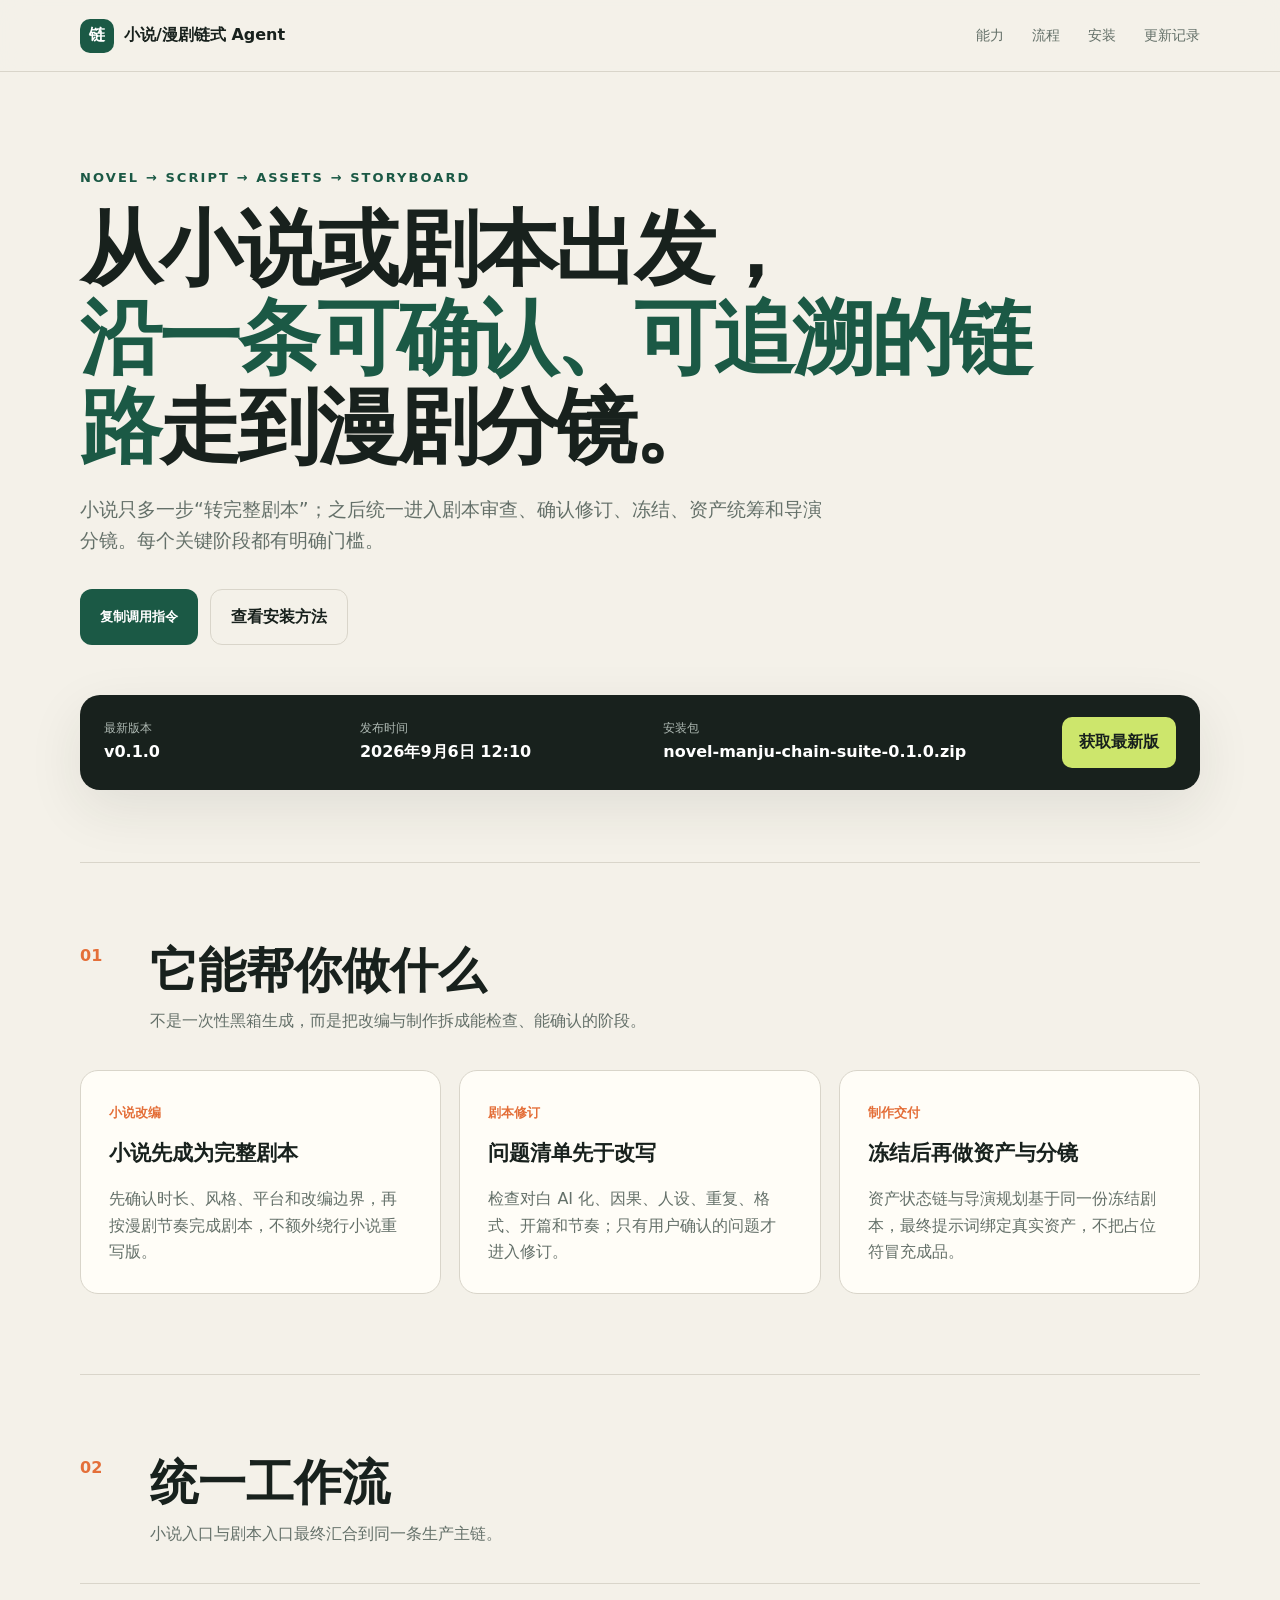
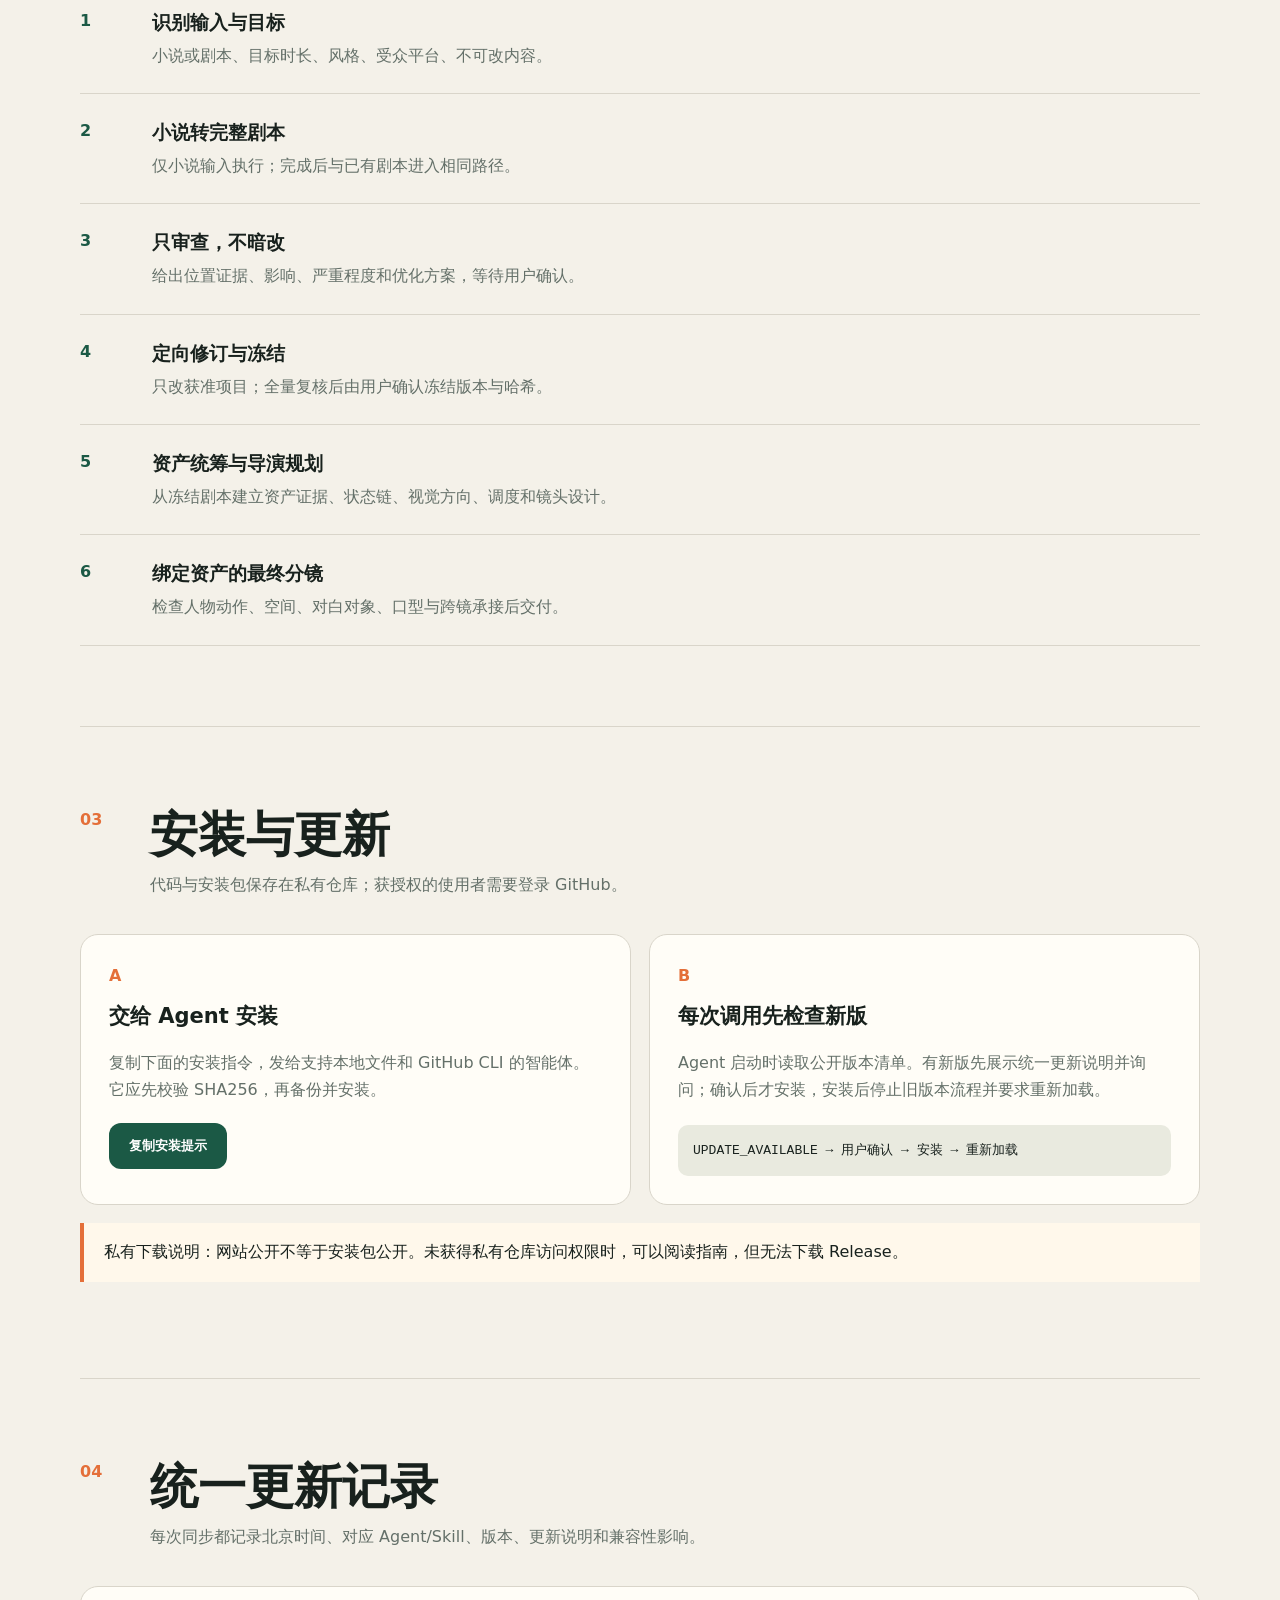
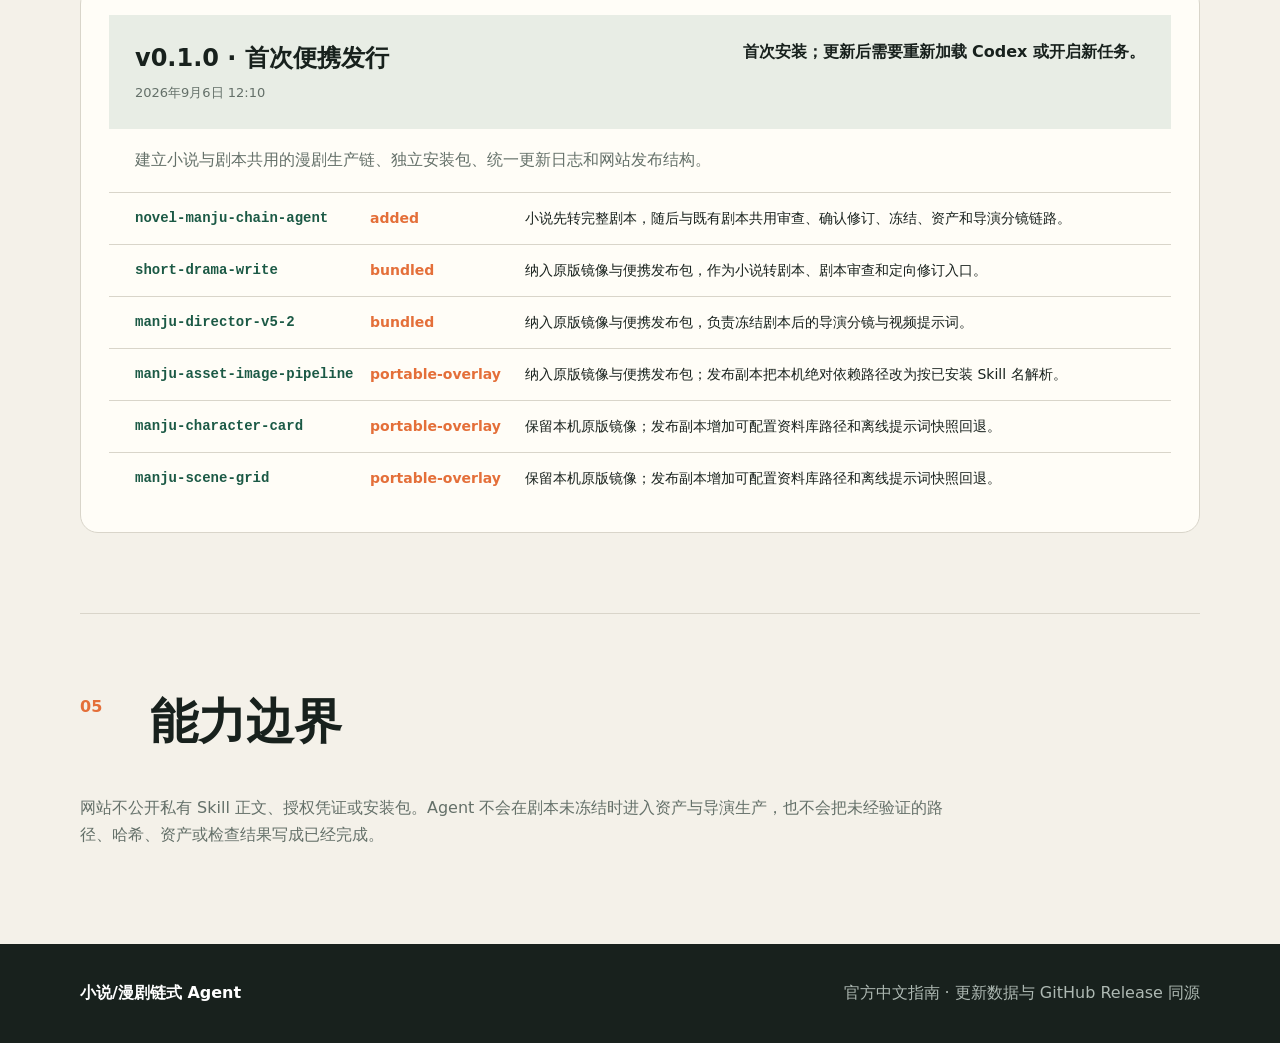
==== index.html @ 48532cbb "Initial release: 小说漫剧链式 Agent" ====
<!doctype html>
<html lang="zh-CN">
<head>
  <meta charset="utf-8">
  <meta name="viewport" content="width=device-width,initial-scale=1">
  <meta name="description" content="小说/漫剧链式 Agent 官方中文指南：小说转剧本、剧本审查、资产统筹与导演分镜。">
  <title>小说/漫剧链式 Agent｜官方中文指南</title>
  <link rel="stylesheet" href="assets/site.css">
</head>
<body>
  <header class="nav">
    <a class="brand" href="#top"><span class="mark">链</span><span>小说/漫剧链式 Agent</span></a>
    <nav><a href="#features">能力</a><a href="#workflow">流程</a><a href="#install">安装</a><a href="#updates">更新记录</a></nav>
  </header>

  <main id="top">
    <section class="hero shell">
      <div class="eyebrow">NOVEL → SCRIPT → ASSETS → STORYBOARD</div>
      <h1>从小说或剧本出发，<br><em>沿一条可确认、可追溯的链路</em>走到漫剧分镜。</h1>
      <p class="lead">小说只多一步“转完整剧本”；之后统一进入剧本审查、确认修订、冻结、资产统筹和导演分镜。每个关键阶段都有明确门槛。</p>
      <div class="actions">
        <button class="primary" data-copy="调用小说/漫剧链式 Agent，先检查 GitHub Release 更新，再根据我提供的小说或剧本进入对应流程。">复制调用指令</button>
        <a class="secondary" href="#install">查看安装方法</a>
      </div>
      <div class="release-card">
        <div><span class="label">最新版本</span><strong id="latest-version">读取中</strong></div>
        <div><span class="label">发布时间</span><strong id="latest-time">读取中</strong></div>
        <div><span class="label">安装包</span><strong id="latest-asset">读取中</strong></div>
        <a id="release-link" class="release-button" href="#install">获取最新版</a>
      </div>
    </section>

    <section id="features" class="section shell">
      <div class="section-head"><span>01</span><div><h2>它能帮你做什么</h2><p>不是一次性黑箱生成，而是把改编与制作拆成能检查、能确认的阶段。</p></div></div>
      <div class="grid three">
        <article><b>小说改编</b><h3>小说先成为完整剧本</h3><p>先确认时长、风格、平台和改编边界，再按漫剧节奏完成剧本，不额外绕行小说重写版。</p></article>
        <article><b>剧本修订</b><h3>问题清单先于改写</h3><p>检查对白 AI 化、因果、人设、重复、格式、开篇和节奏；只有用户确认的问题才进入修订。</p></article>
        <article><b>制作交付</b><h3>冻结后再做资产与分镜</h3><p>资产状态链与导演规划基于同一份冻结剧本，最终提示词绑定真实资产，不把占位符冒充成品。</p></article>
      </div>
    </section>

    <section id="workflow" class="section shell">
      <div class="section-head"><span>02</span><div><h2>统一工作流</h2><p>小说入口与剧本入口最终汇合到同一条生产主链。</p></div></div>
      <ol class="timeline">
        <li><i>1</i><div><h3>识别输入与目标</h3><p>小说或剧本、目标时长、风格、受众平台、不可改内容。</p></div></li>
        <li><i>2</i><div><h3>小说转完整剧本</h3><p>仅小说输入执行；完成后与已有剧本进入相同路径。</p></div></li>
        <li><i>3</i><div><h3>只审查，不暗改</h3><p>给出位置证据、影响、严重程度和优化方案，等待用户确认。</p></div></li>
        <li><i>4</i><div><h3>定向修订与冻结</h3><p>只改获准项目；全量复核后由用户确认冻结版本与哈希。</p></div></li>
        <li><i>5</i><div><h3>资产统筹与导演规划</h3><p>从冻结剧本建立资产证据、状态链、视觉方向、调度和镜头设计。</p></div></li>
        <li><i>6</i><div><h3>绑定资产的最终分镜</h3><p>检查人物动作、空间、对白对象、口型与跨镜承接后交付。</p></div></li>
      </ol>
    </section>

    <section id="install" class="section shell">
      <div class="section-head"><span>03</span><div><h2>安装与更新</h2><p>代码与安装包保存在私有仓库；获授权的使用者需要登录 GitHub。</p></div></div>
      <div class="grid two">
        <article class="install"><span>A</span><h3>交给 Agent 安装</h3><p>复制下面的安装指令，发给支持本地文件和 GitHub CLI 的智能体。它应先校验 SHA256，再备份并安装。</p><button data-copy="请从 mojingyeche/novel-manju-chain-suite 的最新 GitHub Release 下载小说/漫剧链式 Agent 安装包，核对官方网站公布的 SHA256，备份现有版本后安装。安装完成后告诉我备份路径，并提醒我重新加载或开启新任务。">复制安装提示</button></article>
        <article class="install"><span>B</span><h3>每次调用先检查新版</h3><p>Agent 启动时读取公开版本清单。有新版先展示统一更新说明并询问；确认后才安装，安装后停止旧版本流程并要求重新加载。</p><code>UPDATE_AVAILABLE → 用户确认 → 安装 → 重新加载</code></article>
      </div>
      <p class="notice">私有下载说明：网站公开不等于安装包公开。未获得私有仓库访问权限时，可以阅读指南，但无法下载 Release。</p>
    </section>

    <section id="updates" class="section shell">
      <div class="section-head"><span>04</span><div><h2>统一更新记录</h2><p>每次同步都记录北京时间、对应 Agent/Skill、版本、更新说明和兼容性影响。</p></div></div>
      <div id="update-list" class="updates"><p>正在读取更新记录……</p></div>
    </section>

    <section class="section shell boundary">
      <div class="section-head"><span>05</span><div><h2>能力边界</h2></div></div>
      <p>网站不公开私有 Skill 正文、授权凭证或安装包。Agent 不会在剧本未冻结时进入资产与导演生产，也不会把未经验证的路径、哈希、资产或检查结果写成已经完成。</p>
    </section>
  </main>

  <footer><div class="shell"><strong>小说/漫剧链式 Agent</strong><span>官方中文指南 · 更新数据与 GitHub Release 同源</span></div></footer>
  <div id="toast" role="status">已复制</div>
  <script src="assets/site.js"></script>
</body>
</html>
---- assets/site.css ----
:root{--ink:#18211d;--muted:#647069;--paper:#f4f1e9;--card:#fffdf7;--line:#d9d5ca;--green:#1b5945;--lime:#cde66c;--orange:#e46f39;--shadow:0 18px 55px rgba(31,44,37,.09)}
*{box-sizing:border-box}html{scroll-behavior:smooth}body{margin:0;background:var(--paper);color:var(--ink);font-family:"PingFang SC","Microsoft YaHei",system-ui,sans-serif;line-height:1.65}.shell{width:min(1120px,calc(100% - 40px));margin:auto}.nav{height:72px;padding:0 max(20px,calc((100% - 1120px)/2));display:flex;align-items:center;justify-content:space-between;border-bottom:1px solid var(--line);position:sticky;top:0;background:rgba(244,241,233,.92);backdrop-filter:blur(14px);z-index:5}.brand{display:flex;gap:10px;align-items:center;color:var(--ink);text-decoration:none;font-weight:800}.mark{display:grid;place-items:center;width:34px;height:34px;border-radius:10px;background:var(--green);color:white}.nav nav{display:flex;gap:28px}.nav nav a{color:var(--muted);text-decoration:none;font-size:14px}.hero{padding:95px 0 72px}.eyebrow{color:var(--green);font-size:13px;font-weight:800;letter-spacing:.16em}.hero h1{max-width:980px;margin:18px 0 22px;font-family:Georgia,"Songti SC",serif;font-size:clamp(44px,7vw,82px);line-height:1.08;letter-spacing:-.035em}.hero h1 em{color:var(--green);font-style:normal}.lead{max-width:760px;font-size:19px;color:var(--muted)}.actions{display:flex;gap:12px;margin:32px 0 50px}.actions button,.actions a,.install button{border:0;border-radius:12px;padding:14px 20px;font-weight:750;text-decoration:none;cursor:pointer}.primary,.install button{background:var(--green);color:#fff}.secondary{background:transparent;border:1px solid var(--line)!important;color:var(--ink)}.release-card{display:grid;grid-template-columns:1fr 1.2fr 1.6fr auto;gap:18px;align-items:center;padding:22px 24px;background:var(--ink);color:#fff;border-radius:20px;box-shadow:var(--shadow)}.release-card div{min-width:0}.label{display:block;color:#aeb9b3;font-size:12px}.release-card strong{display:block;white-space:nowrap;overflow:hidden;text-overflow:ellipsis}.release-button{padding:12px 17px;border-radius:10px;background:var(--lime);color:var(--ink);text-decoration:none;font-weight:800}.section{padding:80px 0;border-top:1px solid var(--line)}.section-head{display:grid;grid-template-columns:70px 1fr;margin-bottom:36px}.section-head>span{color:var(--orange);font-weight:800}.section h2{font:700 clamp(30px,4vw,48px)/1.15 Georgia,"Songti SC",serif;margin:0 0 10px}.section-head p{margin:0;color:var(--muted)}.grid{display:grid;gap:18px}.three{grid-template-columns:repeat(3,1fr)}.two{grid-template-columns:repeat(2,1fr)}article{padding:28px;border:1px solid var(--line);border-radius:18px;background:var(--card)}article b{color:var(--orange);font-size:13px}article h3{font-size:21px;margin:10px 0}article p{color:var(--muted);margin-bottom:0}.timeline{list-style:none;margin:0;padding:0;border-top:1px solid var(--line)}.timeline li{display:grid;grid-template-columns:72px 1fr;padding:24px 0;border-bottom:1px solid var(--line)}.timeline i{font-style:normal;font-weight:800;color:var(--green)}.timeline h3{margin:0}.timeline p{margin:4px 0 0;color:var(--muted)}.install>span{color:var(--orange);font-weight:900}.install button{margin-top:20px}.install code{display:block;margin-top:22px;padding:15px;background:#e9eadf;border-radius:10px;white-space:normal}.notice{margin-top:18px;padding:16px 20px;border-left:4px solid var(--orange);background:#fff8eb}.updates{display:grid;gap:20px}.update{background:var(--card);border:1px solid var(--line);border-radius:18px;overflow:hidden}.update-head{padding:24px 26px;background:#e8ede5;display:flex;justify-content:space-between;gap:20px}.update-head h3{margin:0;font-size:24px}.update-head time{color:var(--muted);font-size:13px}.update-summary{padding:18px 26px;color:var(--muted)}.component{display:grid;grid-template-columns:220px 140px 1fr;gap:15px;padding:14px 26px;border-top:1px solid var(--line);font-size:14px}.component code{color:var(--green);font-weight:750}.change{color:var(--orange);font-weight:700}.boundary p{max-width:880px;color:var(--muted)}footer{padding:36px 0;background:var(--ink);color:white}footer .shell{display:flex;justify-content:space-between}footer span{color:#aeb9b3}#toast{position:fixed;left:50%;bottom:28px;transform:translate(-50%,20px);opacity:0;padding:10px 16px;border-radius:10px;background:var(--ink);color:#fff;transition:.2s;pointer-events:none}#toast.show{opacity:1;transform:translate(-50%,0)}@media(max-width:760px){.nav nav{display:none}.hero{padding-top:64px}.release-card,.three,.two{grid-template-columns:1fr}.section-head{grid-template-columns:45px 1fr}.component{grid-template-columns:1fr}.update-head,footer .shell{display:block}.release-button{text-align:center}.hero h1{font-size:43px}}
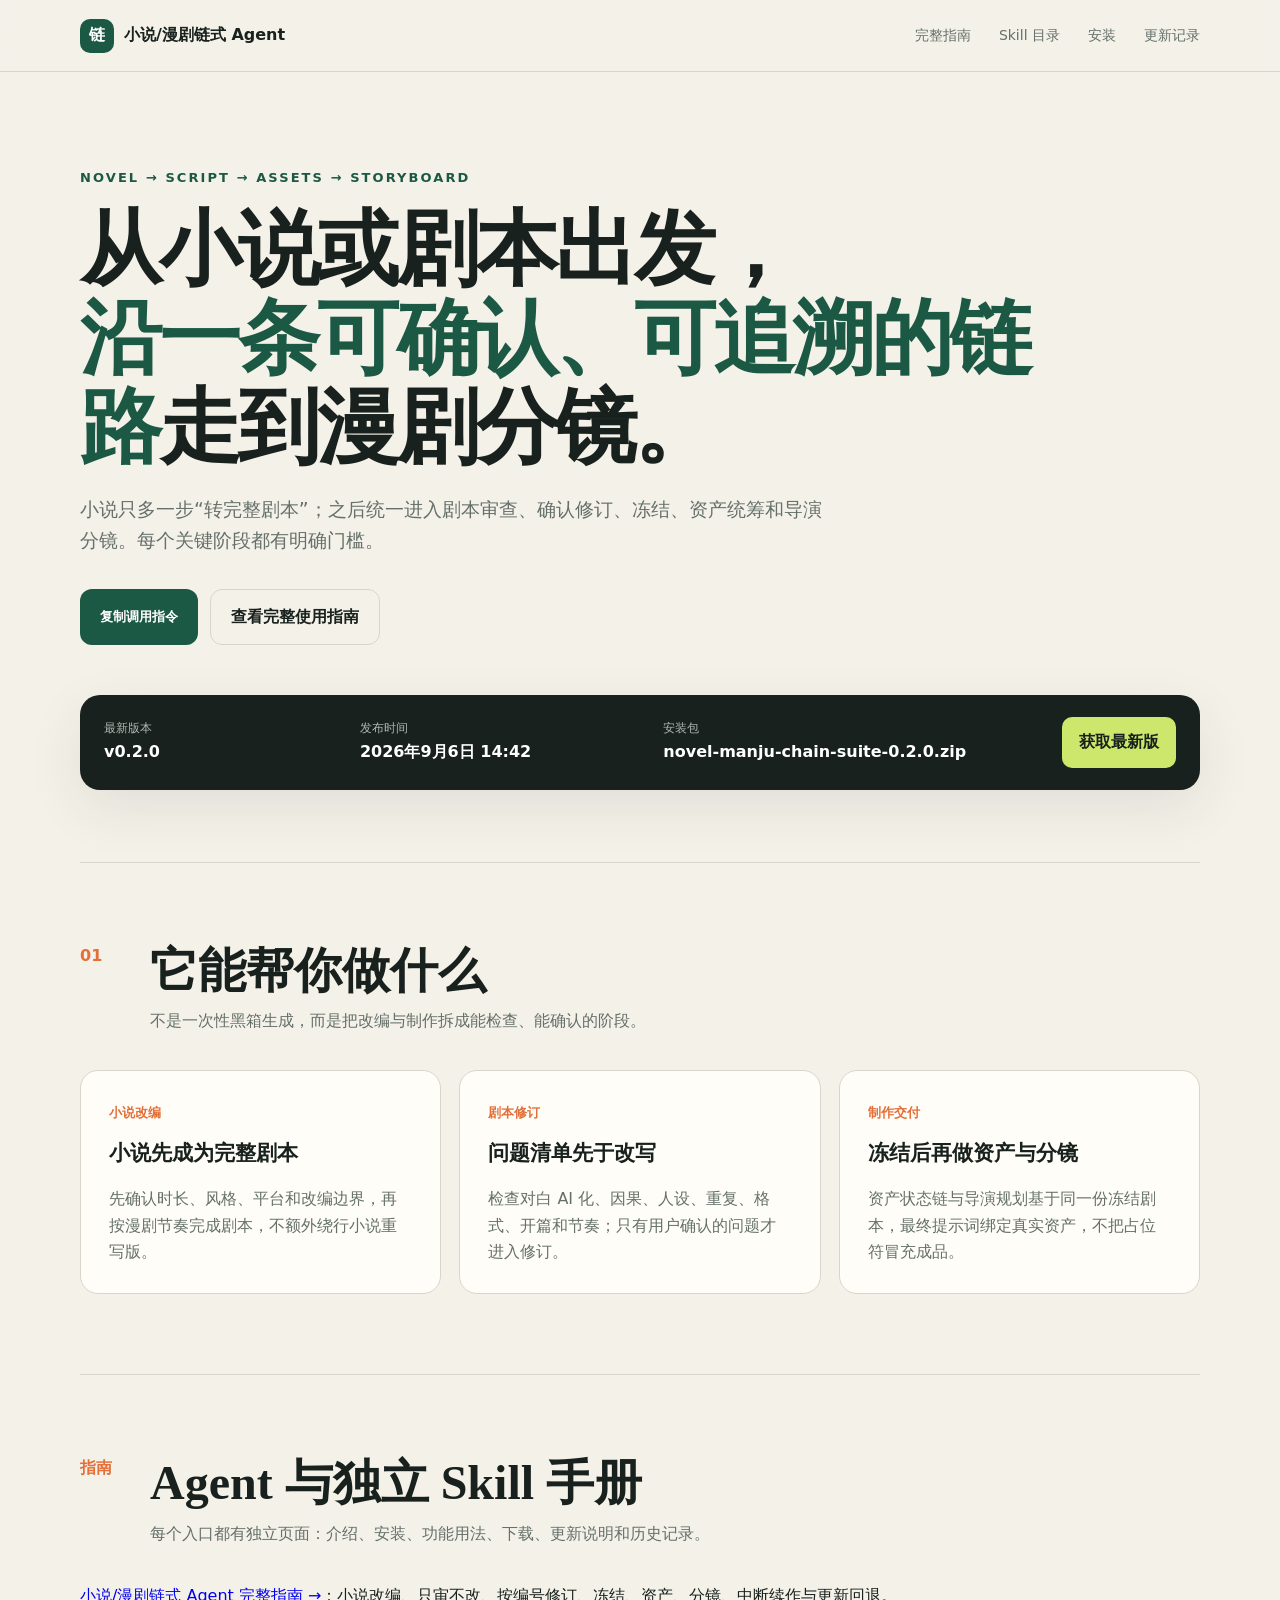
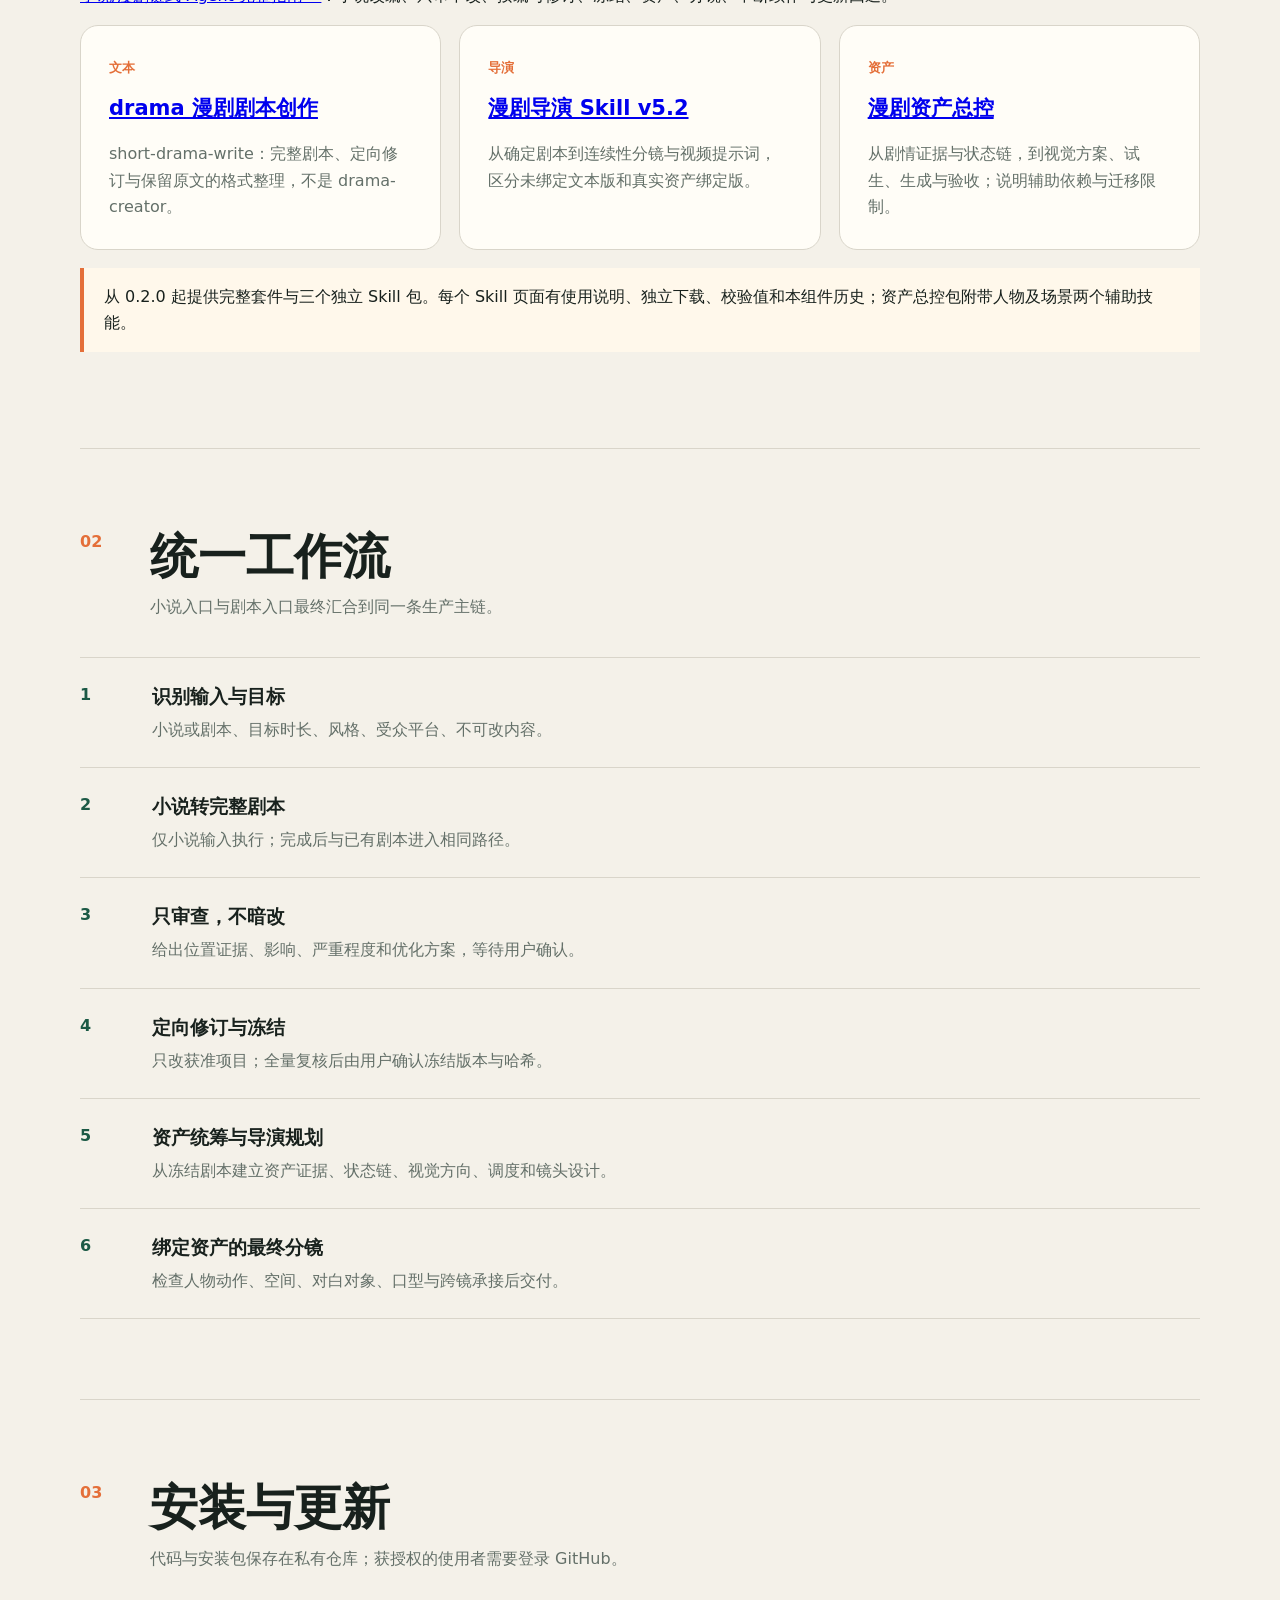
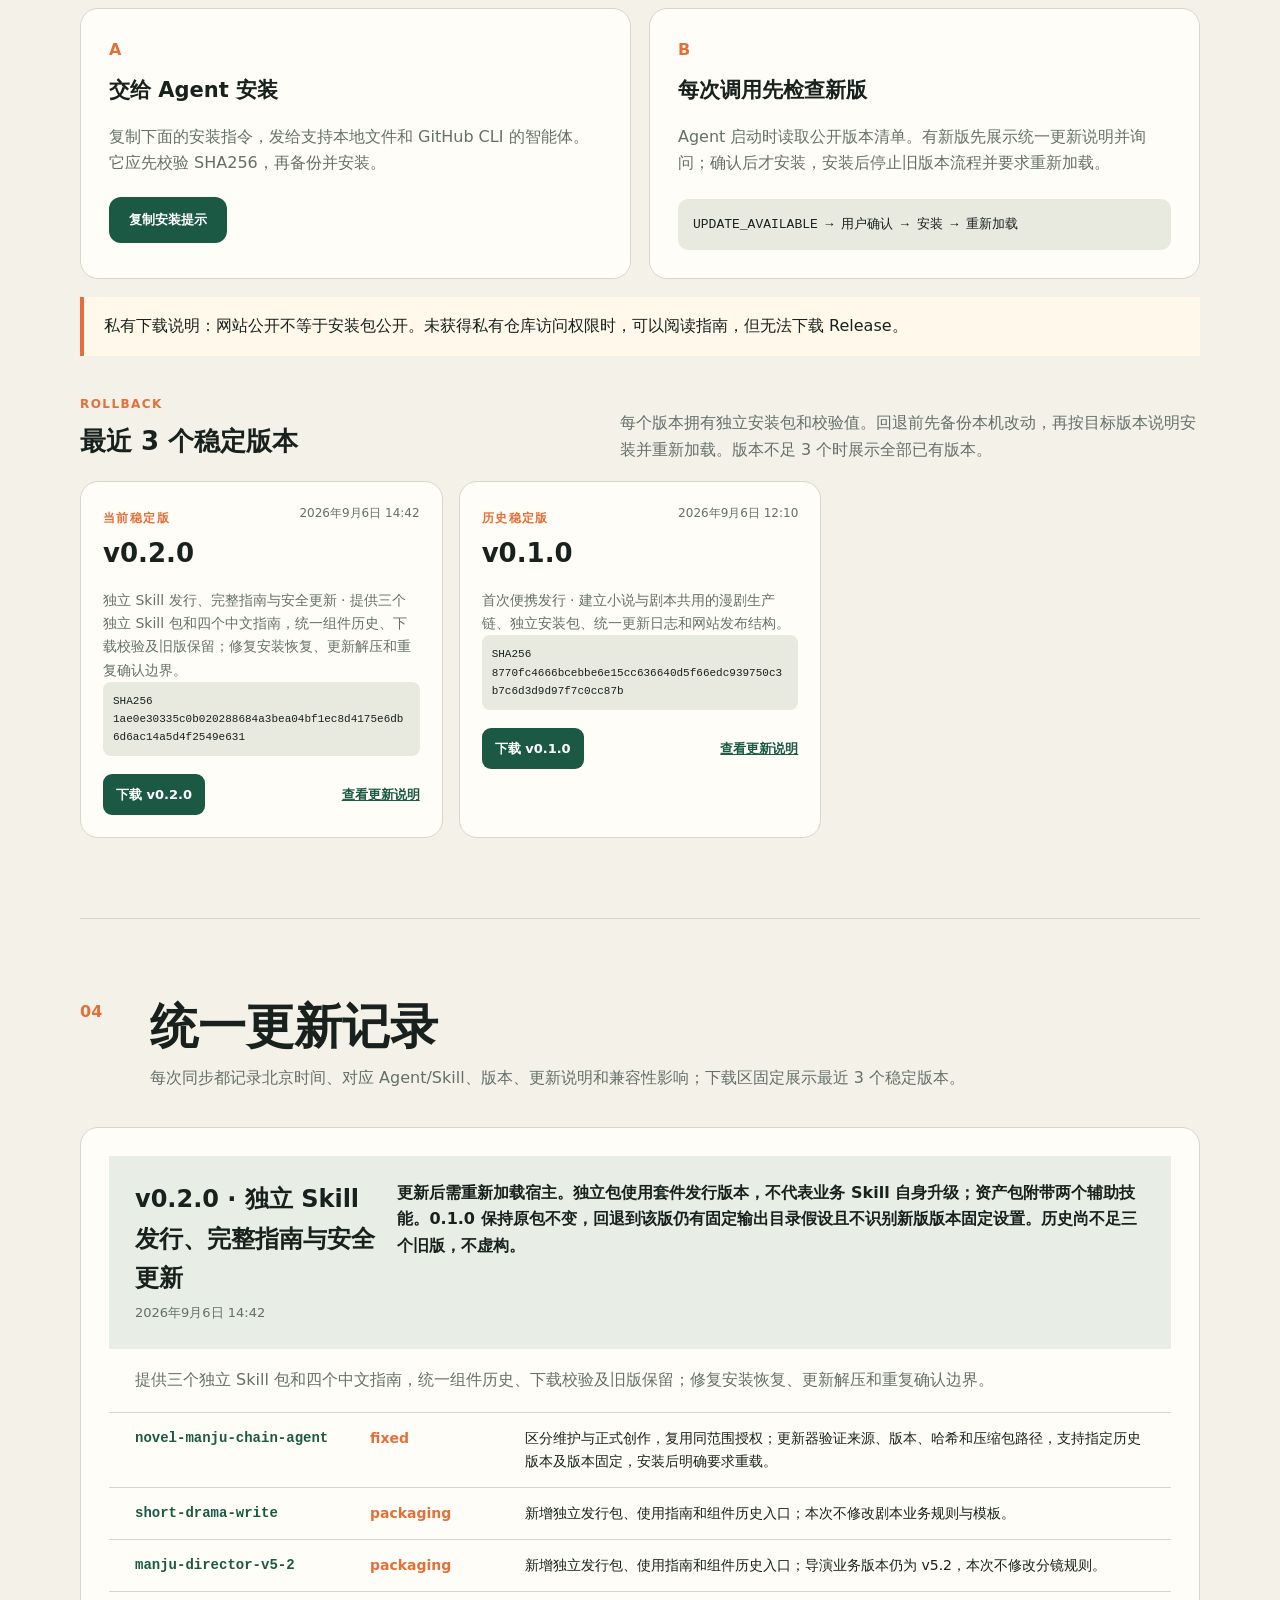
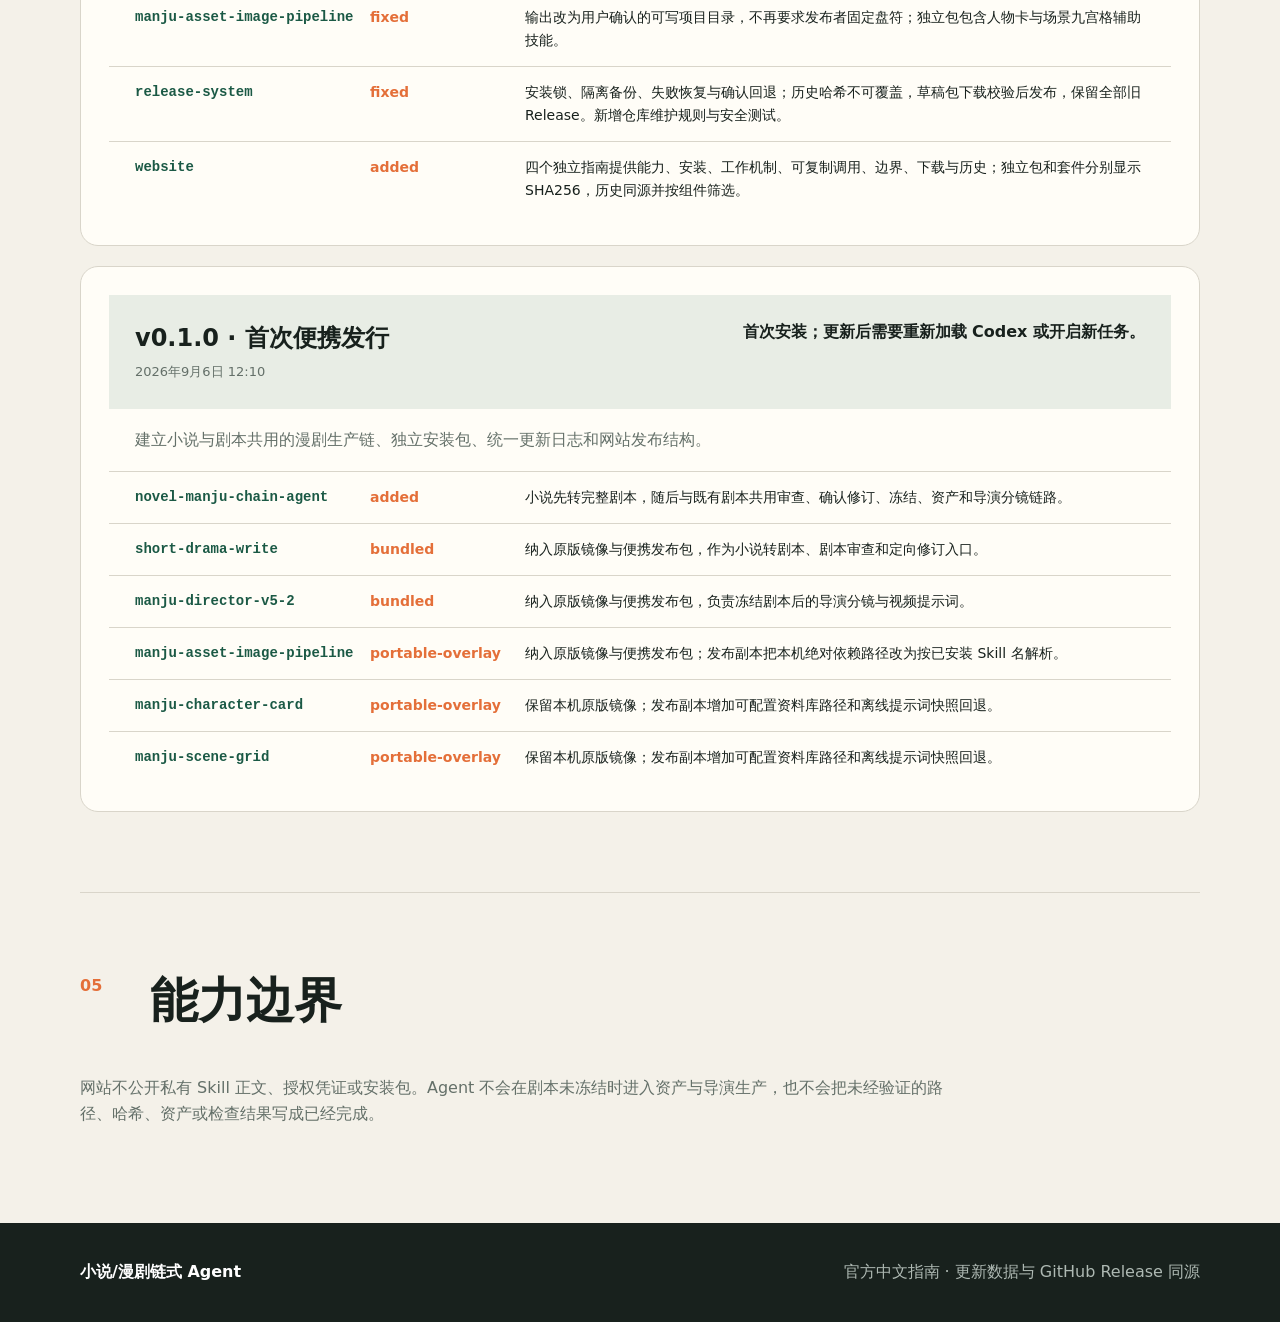
==== commit c9dfeceb: "Publish complete Chinese guides and standalone skill downloads for 0.2.0" ====
--- a/index.html
+++ b/index.html
@@ -6,11 +6,12 @@
   <meta name="description" content="小说/漫剧链式 Agent 官方中文指南：小说转剧本、剧本审查、资产统筹与导演分镜。">
   <title>小说/漫剧链式 Agent｜官方中文指南</title>
   <link rel="stylesheet" href="assets/site.css">
+  <link rel="stylesheet" href="assets/versions.css">
 </head>
 <body>
   <header class="nav">
     <a class="brand" href="#top"><span class="mark">链</span><span>小说/漫剧链式 Agent</span></a>
-    <nav><a href="#features">能力</a><a href="#workflow">流程</a><a href="#install">安装</a><a href="#updates">更新记录</a></nav>
+    <nav><a href="guides/agent/">完整指南</a><a href="#library">Skill 目录</a><a href="#install">安装</a><a href="#updates">更新记录</a></nav>
   </header>
 
   <main id="top">
@@ -20,7 +21,7 @@
       <p class="lead">小说只多一步“转完整剧本”；之后统一进入剧本审查、确认修订、冻结、资产统筹和导演分镜。每个关键阶段都有明确门槛。</p>
       <div class="actions">
         <button class="primary" data-copy="调用小说/漫剧链式 Agent，先检查 GitHub Release 更新，再根据我提供的小说或剧本进入对应流程。">复制调用指令</button>
-        <a class="secondary" href="#install">查看安装方法</a>
+        <a class="secondary" href="guides/agent/">查看完整使用指南</a>
       </div>
       <div class="release-card">
         <div><span class="label">最新版本</span><strong id="latest-version">读取中</strong></div>
@@ -37,6 +38,17 @@
         <article><b>剧本修订</b><h3>问题清单先于改写</h3><p>检查对白 AI 化、因果、人设、重复、格式、开篇和节奏；只有用户确认的问题才进入修订。</p></article>
         <article><b>制作交付</b><h3>冻结后再做资产与分镜</h3><p>资产状态链与导演规划基于同一份冻结剧本，最终提示词绑定真实资产，不把占位符冒充成品。</p></article>
       </div>
+    </section>
+
+    <section id="library" class="section shell library">
+      <div class="section-head"><span>指南</span><div><h2>Agent 与独立 Skill 手册</h2><p>每个入口都有独立页面：介绍、安装、功能用法、下载、更新说明和历史记录。</p></div></div>
+      <p><a href="guides/agent/">小说/漫剧链式 Agent 完整指南 →</a>：小说改编、只审不改、按编号修订、冻结、资产、分镜、中断续作与更新回退。</p>
+      <div class="grid three">
+        <article><b>文本</b><h3><a href="guides/short-drama-write/">drama 漫剧剧本创作</a></h3><p>short-drama-write：完整剧本、定向修订与保留原文的格式整理，不是 drama-creator。</p></article>
+        <article><b>导演</b><h3><a href="guides/manju-director-v5-2/">漫剧导演 Skill v5.2</a></h3><p>从确定剧本到连续性分镜与视频提示词，区分未绑定文本版和真实资产绑定版。</p></article>
+        <article><b>资产</b><h3><a href="guides/manju-asset-image-pipeline/">漫剧资产总控</a></h3><p>从剧情证据与状态链，到视觉方案、试生、生成与验收；说明辅助依赖与迁移限制。</p></article>
+      </div>
+      <p class="notice">从 0.2.0 起提供完整套件与三个独立 Skill 包。每个 Skill 页面有使用说明、独立下载、校验值和本组件历史；资产总控包附带人物及场景两个辅助技能。</p>
     </section>
 
     <section id="workflow" class="section shell">
@@ -58,10 +70,14 @@
         <article class="install"><span>B</span><h3>每次调用先检查新版</h3><p>Agent 启动时读取公开版本清单。有新版先展示统一更新说明并询问；确认后才安装，安装后停止旧版本流程并要求重新加载。</p><code>UPDATE_AVAILABLE → 用户确认 → 安装 → 重新加载</code></article>
       </div>
       <p class="notice">私有下载说明：网站公开不等于安装包公开。未获得私有仓库访问权限时，可以阅读指南，但无法下载 Release。</p>
+      <div class="version-archive">
+        <div class="archive-head"><div><span>ROLLBACK</span><h3>最近 3 个稳定版本</h3></div><p>每个版本拥有独立安装包和校验值。回退前先备份本机改动，再按目标版本说明安装并重新加载。版本不足 3 个时展示全部已有版本。</p></div>
+        <div id="version-downloads" class="version-downloads"><p>正在读取历史版本……</p></div>
+      </div>
     </section>
 
     <section id="updates" class="section shell">
-      <div class="section-head"><span>04</span><div><h2>统一更新记录</h2><p>每次同步都记录北京时间、对应 Agent/Skill、版本、更新说明和兼容性影响。</p></div></div>
+      <div class="section-head"><span>04</span><div><h2>统一更新记录</h2><p>每次同步都记录北京时间、对应 Agent/Skill、版本、更新说明和兼容性影响；下载区固定展示最近 3 个稳定版本。</p></div></div>
       <div id="update-list" class="updates"><p>正在读取更新记录……</p></div>
     </section>
 
--- a/assets/versions.css
+++ b/assets/versions.css
@@ -0,0 +1,107 @@
+.version-archive {
+  margin-top: 34px;
+}
+
+.archive-head {
+  display: flex;
+  align-items: end;
+  justify-content: space-between;
+  gap: 30px;
+  margin-bottom: 18px;
+}
+
+.archive-head span,
+.version-title span {
+  color: var(--orange);
+  font-size: 12px;
+  font-weight: 850;
+  letter-spacing: .12em;
+}
+
+.archive-head h3 {
+  margin: 4px 0 0;
+  font-size: 26px;
+}
+
+.archive-head p {
+  max-width: 580px;
+  margin: 0;
+  color: var(--muted);
+}
+
+.version-downloads {
+  display: grid;
+  grid-template-columns: repeat(3, 1fr);
+  gap: 16px;
+}
+
+.version-card {
+  padding: 22px;
+}
+
+.version-title {
+  display: flex;
+  align-items: start;
+  justify-content: space-between;
+  gap: 15px;
+}
+
+.version-title h4 {
+  margin: 2px 0 0;
+  font-size: 26px;
+}
+
+.version-title time {
+  color: var(--muted);
+  font-size: 12px;
+  text-align: right;
+}
+
+.version-card p {
+  font-size: 14px;
+}
+
+.version-card > code {
+  display: block;
+  padding: 10px;
+  background: #e9eadf;
+  border-radius: 8px;
+  font-size: 11px;
+  overflow-wrap: anywhere;
+}
+
+.version-actions {
+  display: flex;
+  align-items: center;
+  justify-content: space-between;
+  gap: 12px;
+  margin-top: 18px;
+}
+
+.version-actions a {
+  color: var(--green);
+  font-size: 13px;
+  font-weight: 750;
+}
+
+.version-actions .download-button {
+  padding: 10px 13px;
+  border-radius: 9px;
+  background: var(--green);
+  color: #fff;
+  text-decoration: none;
+}
+
+@media (max-width: 760px) {
+  .version-downloads {
+    grid-template-columns: 1fr;
+  }
+
+  .archive-head {
+    display: block;
+  }
+
+  .archive-head p {
+    margin-top: 10px;
+  }
+}
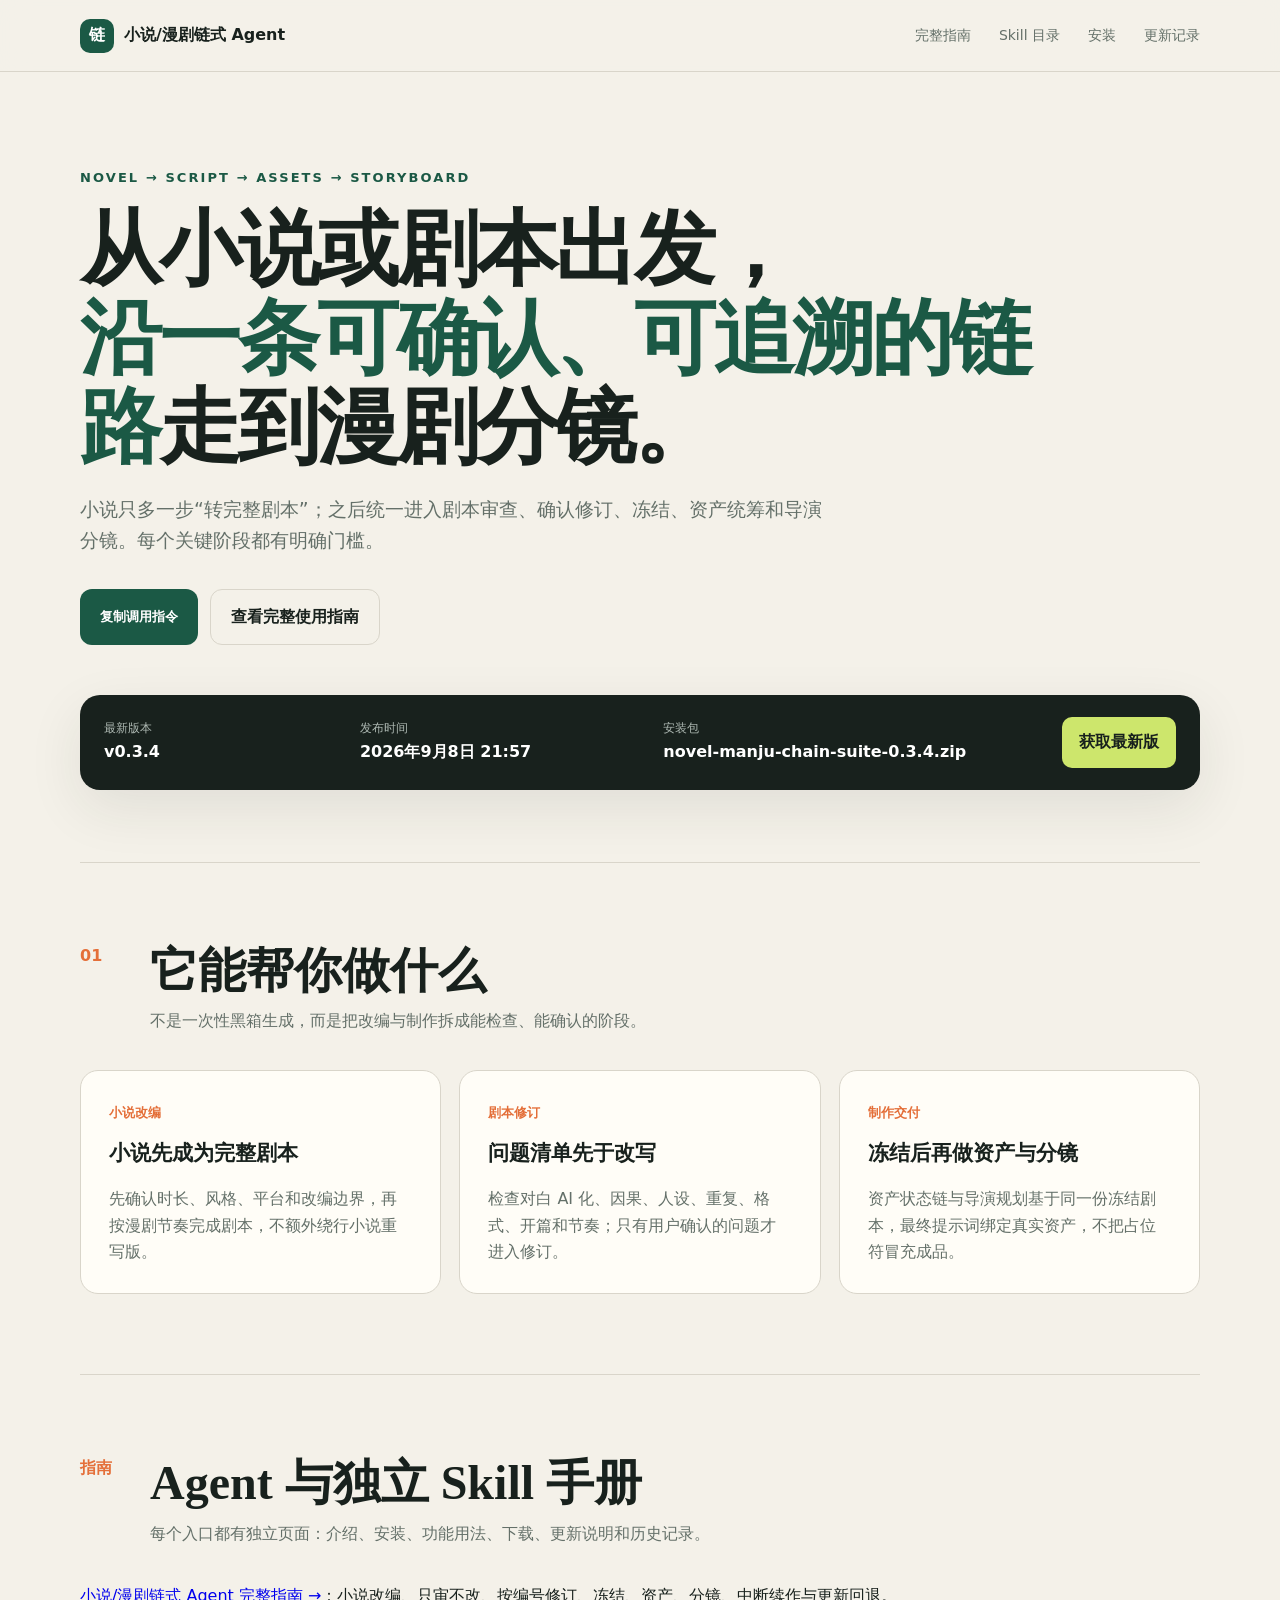
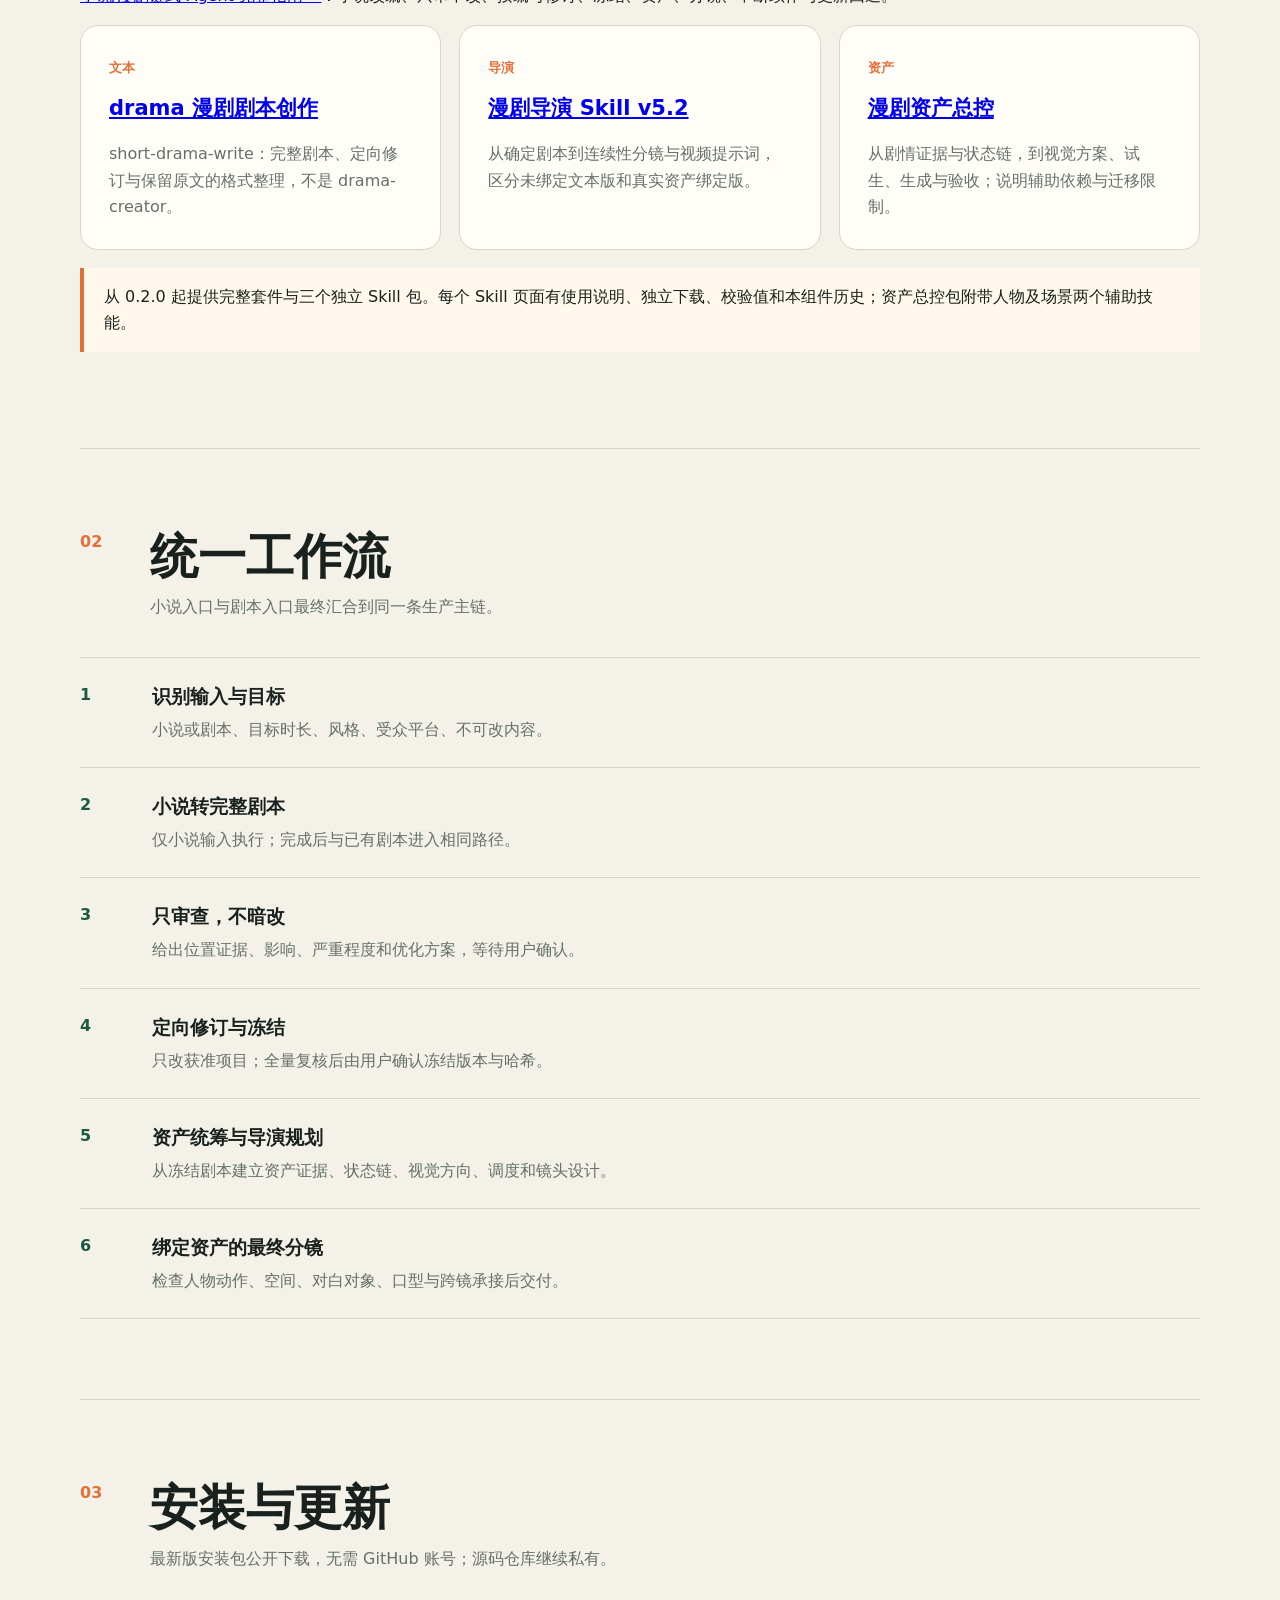
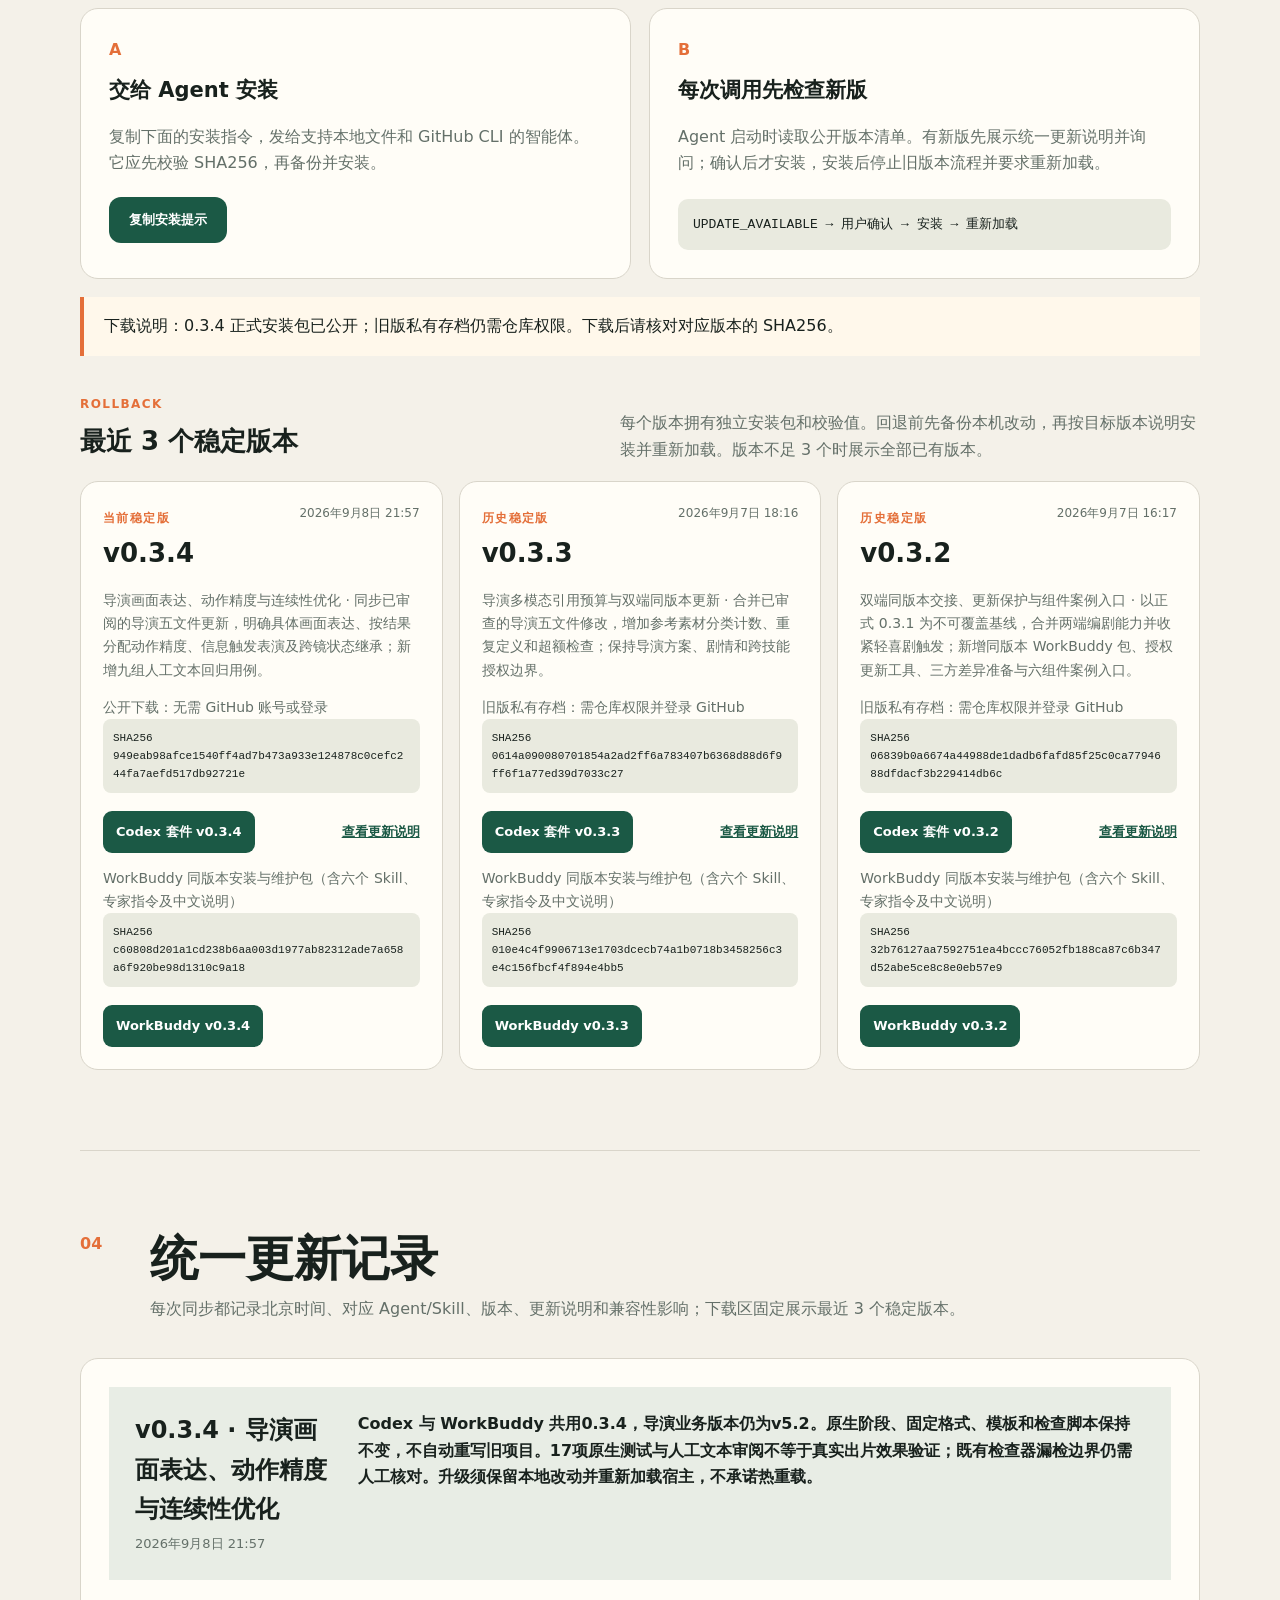
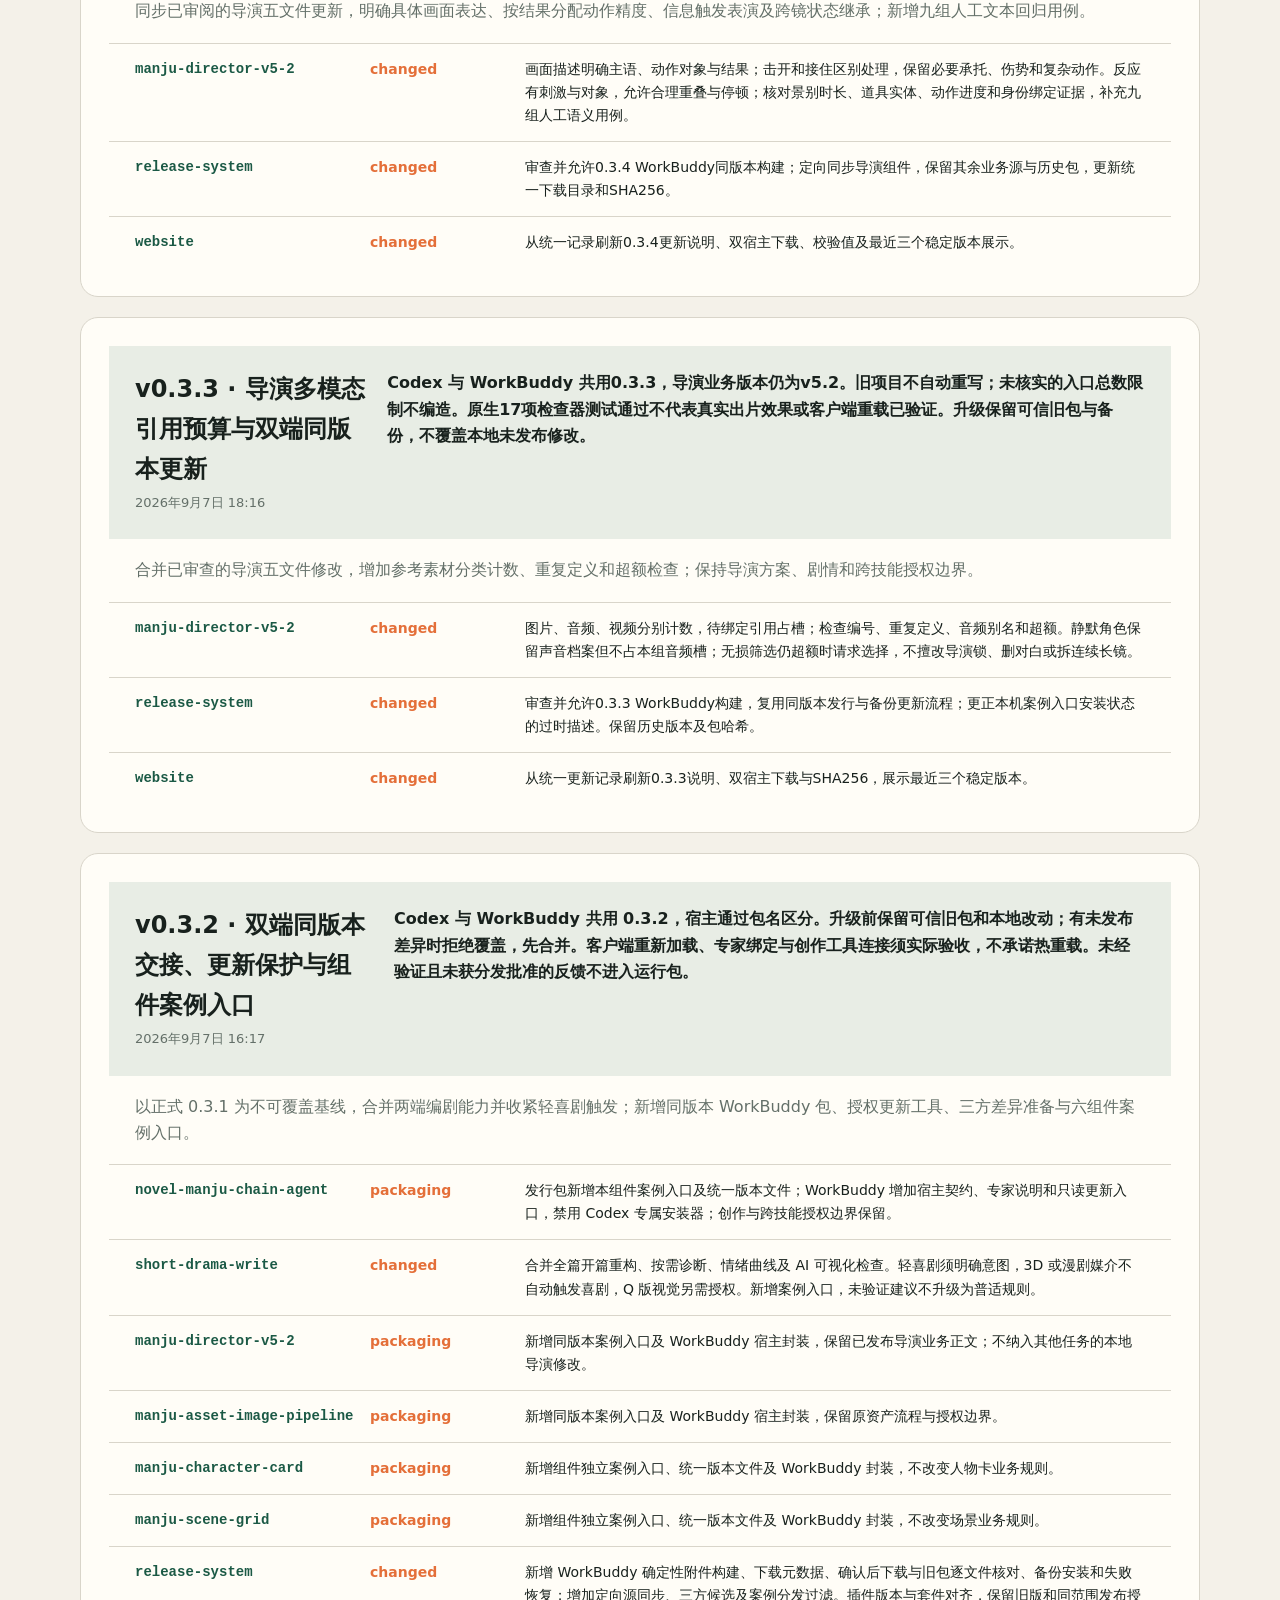
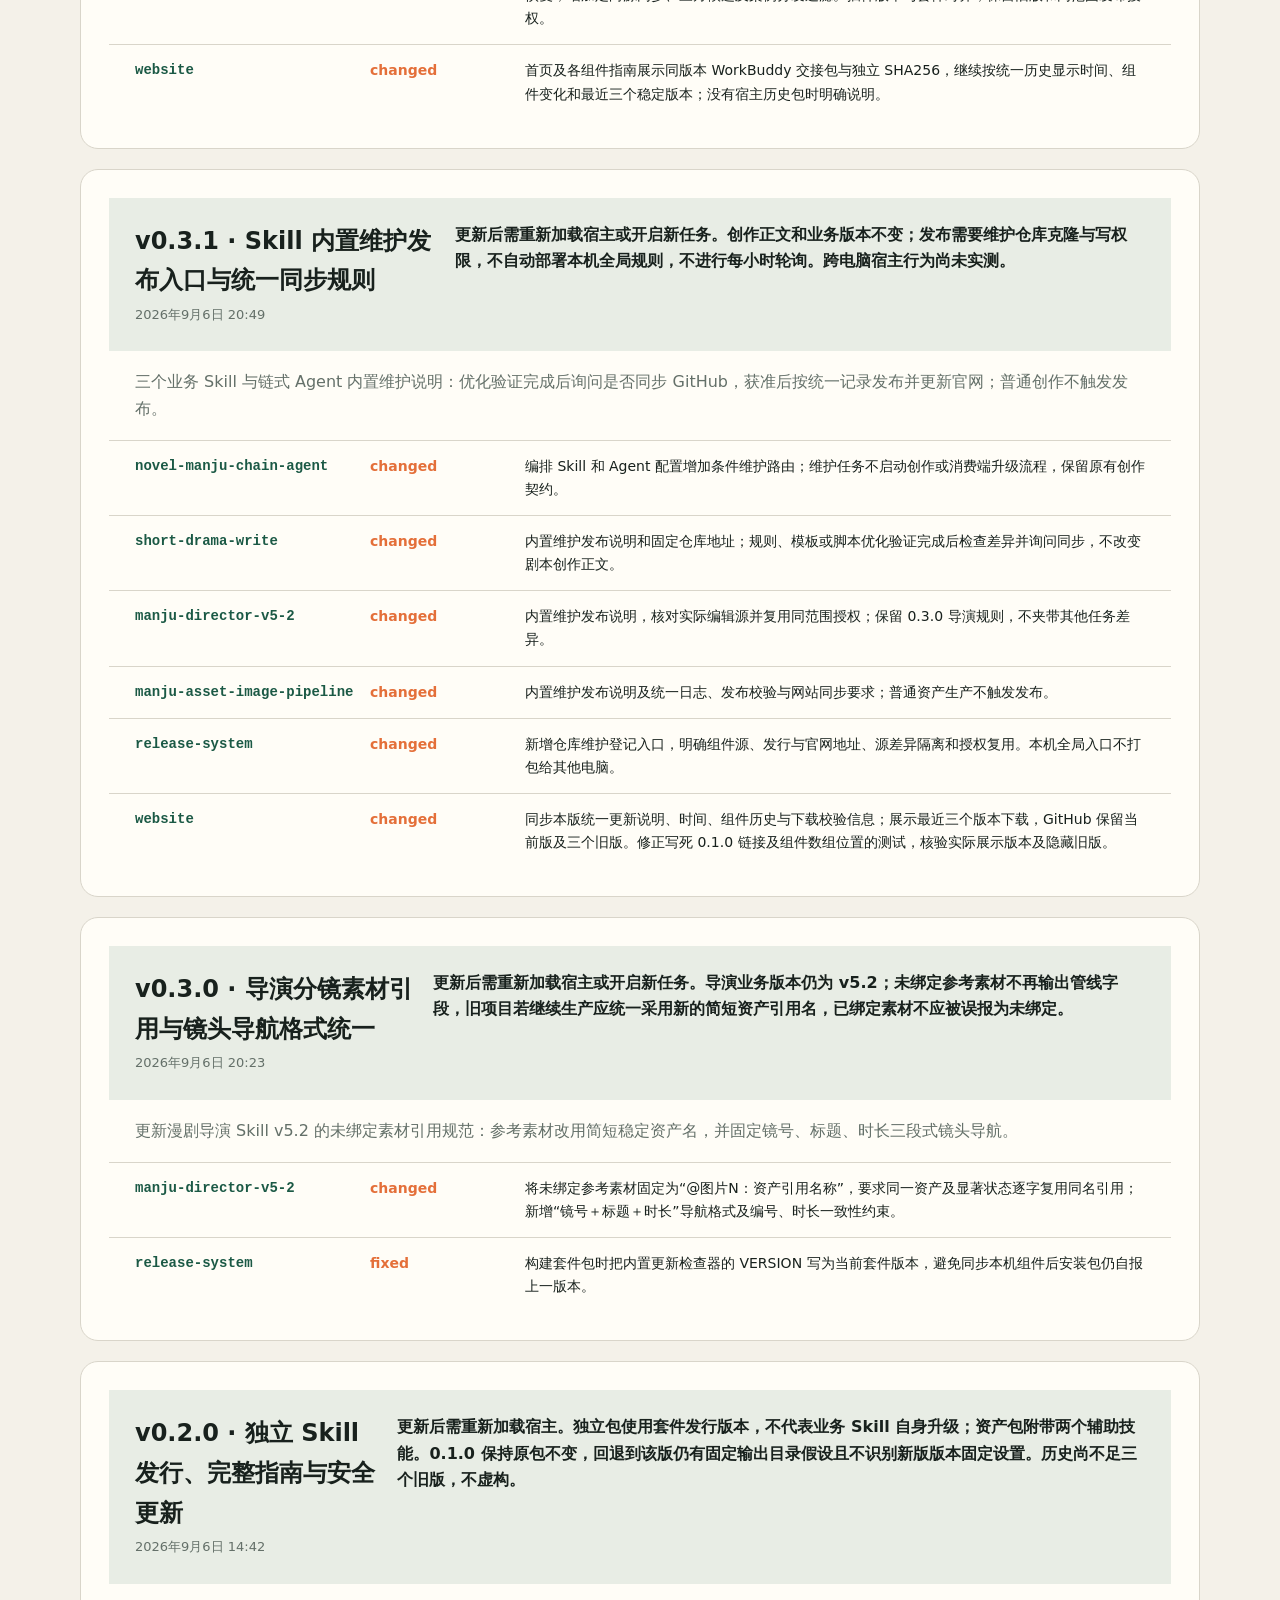
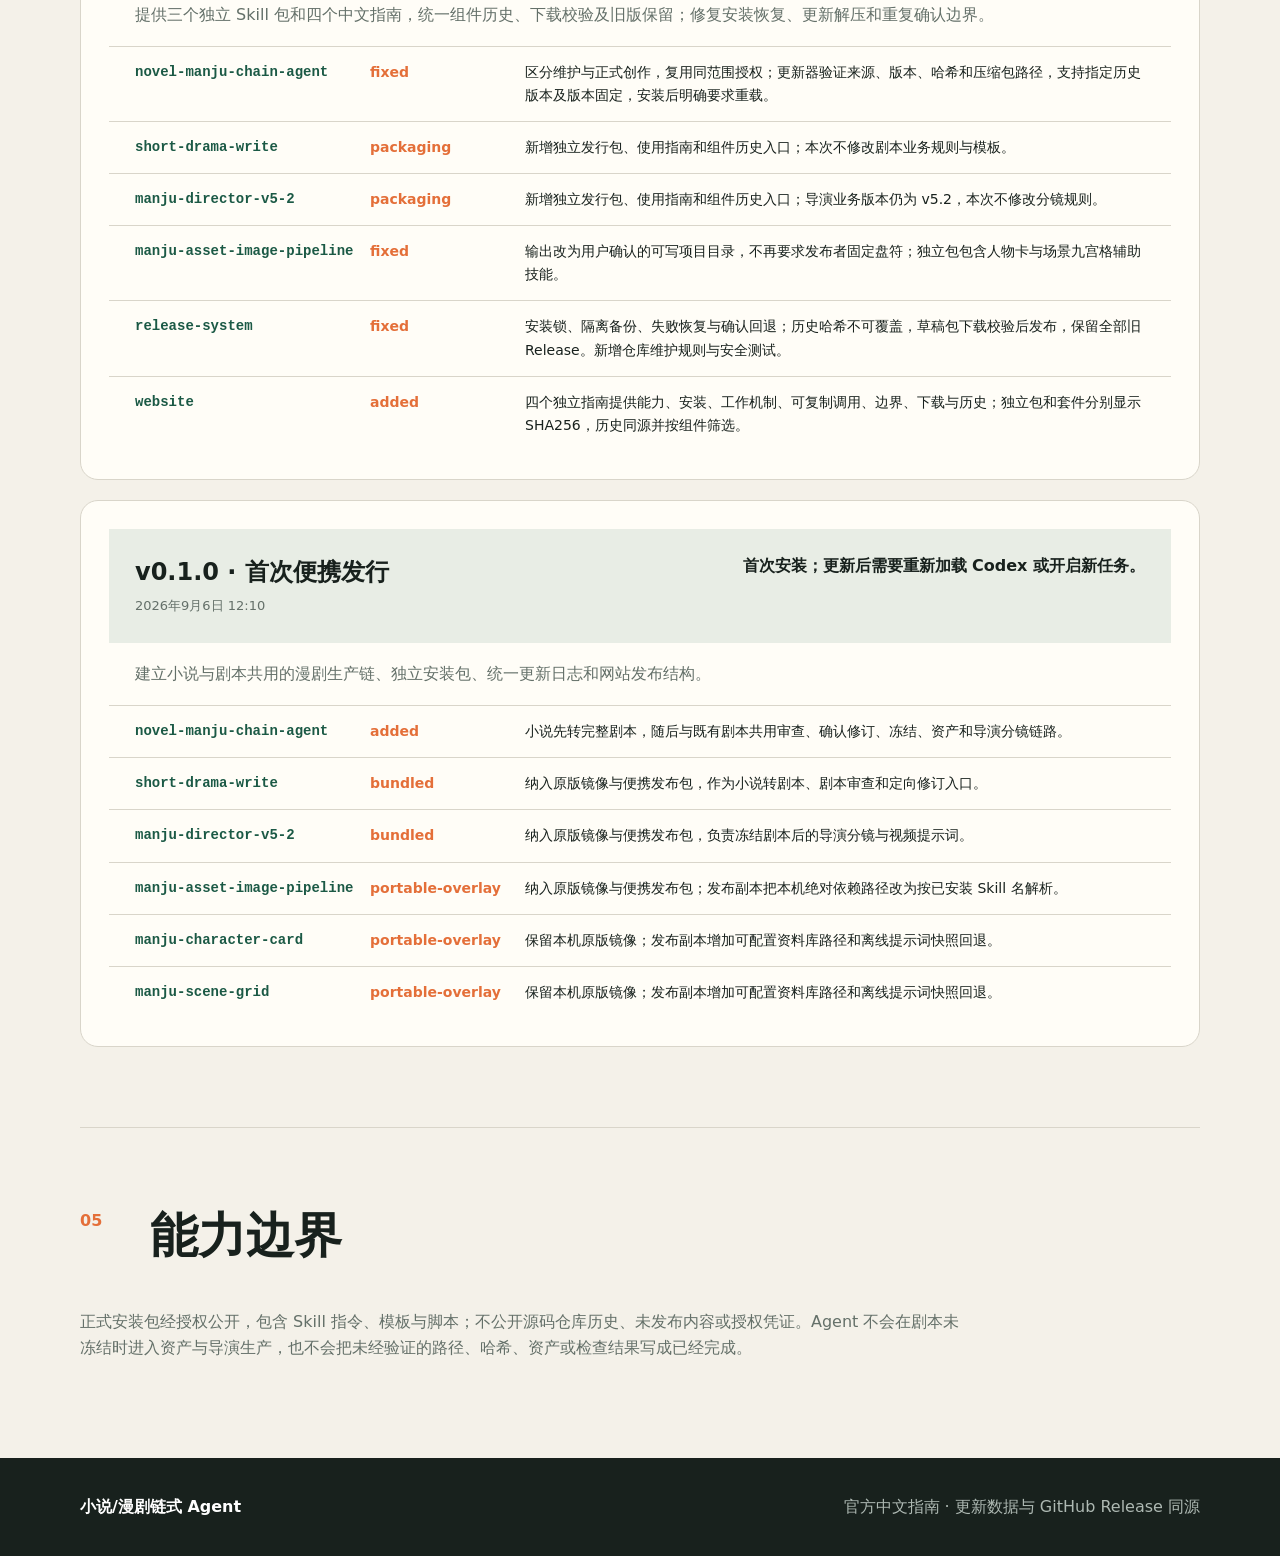
==== commit aa303153: "Fix anonymous latest package downloads and label private archives" ====
--- a/index.html
+++ b/index.html
@@ -64,12 +64,12 @@
     </section>
 
     <section id="install" class="section shell">
-      <div class="section-head"><span>03</span><div><h2>安装与更新</h2><p>代码与安装包保存在私有仓库；获授权的使用者需要登录 GitHub。</p></div></div>
+      <div class="section-head"><span>03</span><div><h2>安装与更新</h2><p>最新版安装包公开下载，无需 GitHub 账号；源码仓库继续私有。</p></div></div>
       <div class="grid two">
         <article class="install"><span>A</span><h3>交给 Agent 安装</h3><p>复制下面的安装指令，发给支持本地文件和 GitHub CLI 的智能体。它应先校验 SHA256，再备份并安装。</p><button data-copy="请从 mojingyeche/novel-manju-chain-suite 的最新 GitHub Release 下载小说/漫剧链式 Agent 安装包，核对官方网站公布的 SHA256，备份现有版本后安装。安装完成后告诉我备份路径，并提醒我重新加载或开启新任务。">复制安装提示</button></article>
         <article class="install"><span>B</span><h3>每次调用先检查新版</h3><p>Agent 启动时读取公开版本清单。有新版先展示统一更新说明并询问；确认后才安装，安装后停止旧版本流程并要求重新加载。</p><code>UPDATE_AVAILABLE → 用户确认 → 安装 → 重新加载</code></article>
       </div>
-      <p class="notice">私有下载说明：网站公开不等于安装包公开。未获得私有仓库访问权限时，可以阅读指南，但无法下载 Release。</p>
+      <p class="notice">下载说明：0.3.4 正式安装包已公开；旧版私有存档仍需仓库权限。下载后请核对对应版本的 SHA256。</p>
       <div class="version-archive">
         <div class="archive-head"><div><span>ROLLBACK</span><h3>最近 3 个稳定版本</h3></div><p>每个版本拥有独立安装包和校验值。回退前先备份本机改动，再按目标版本说明安装并重新加载。版本不足 3 个时展示全部已有版本。</p></div>
         <div id="version-downloads" class="version-downloads"><p>正在读取历史版本……</p></div>
@@ -83,7 +83,7 @@
 
     <section class="section shell boundary">
       <div class="section-head"><span>05</span><div><h2>能力边界</h2></div></div>
-      <p>网站不公开私有 Skill 正文、授权凭证或安装包。Agent 不会在剧本未冻结时进入资产与导演生产，也不会把未经验证的路径、哈希、资产或检查结果写成已经完成。</p>
+      <p>正式安装包经授权公开，包含 Skill 指令、模板与脚本；不公开源码仓库历史、未发布内容或授权凭证。Agent 不会在剧本未冻结时进入资产与导演生产，也不会把未经验证的路径、哈希、资产或检查结果写成已经完成。</p>
     </section>
   </main>
 
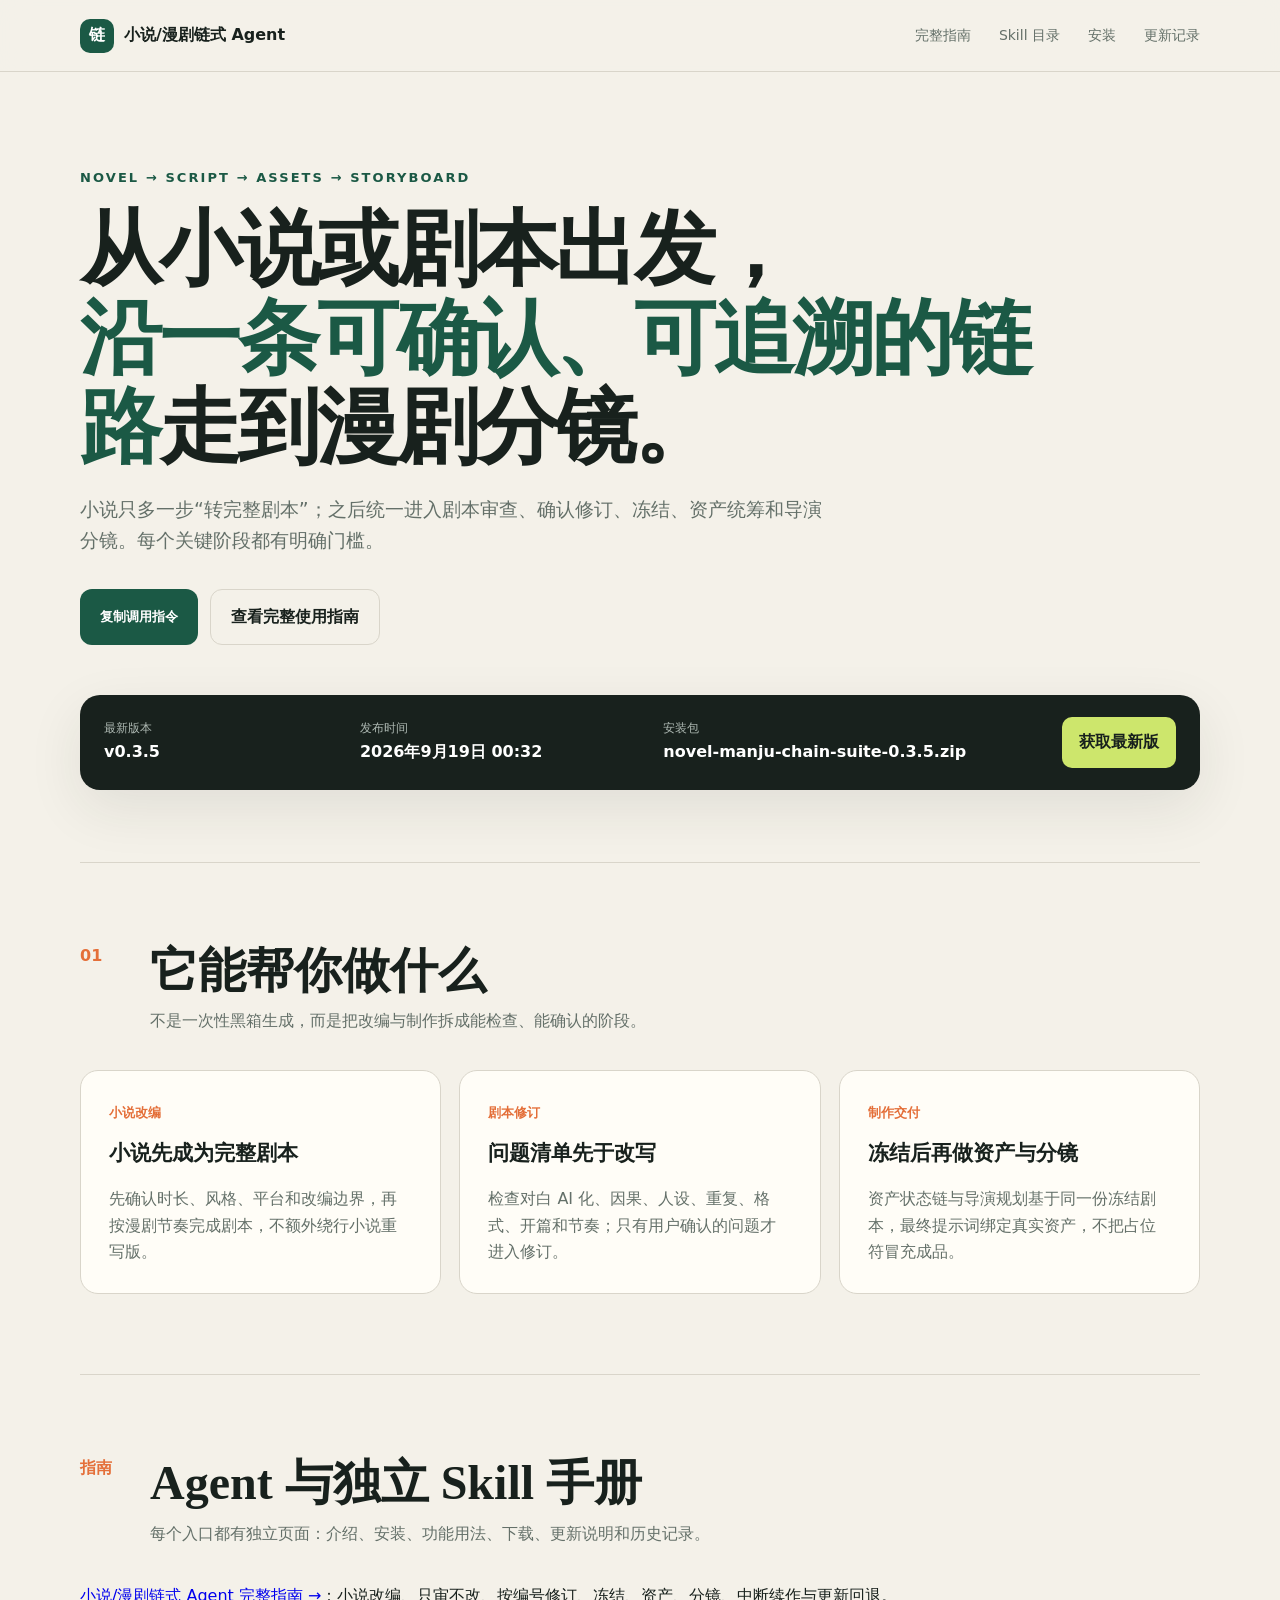
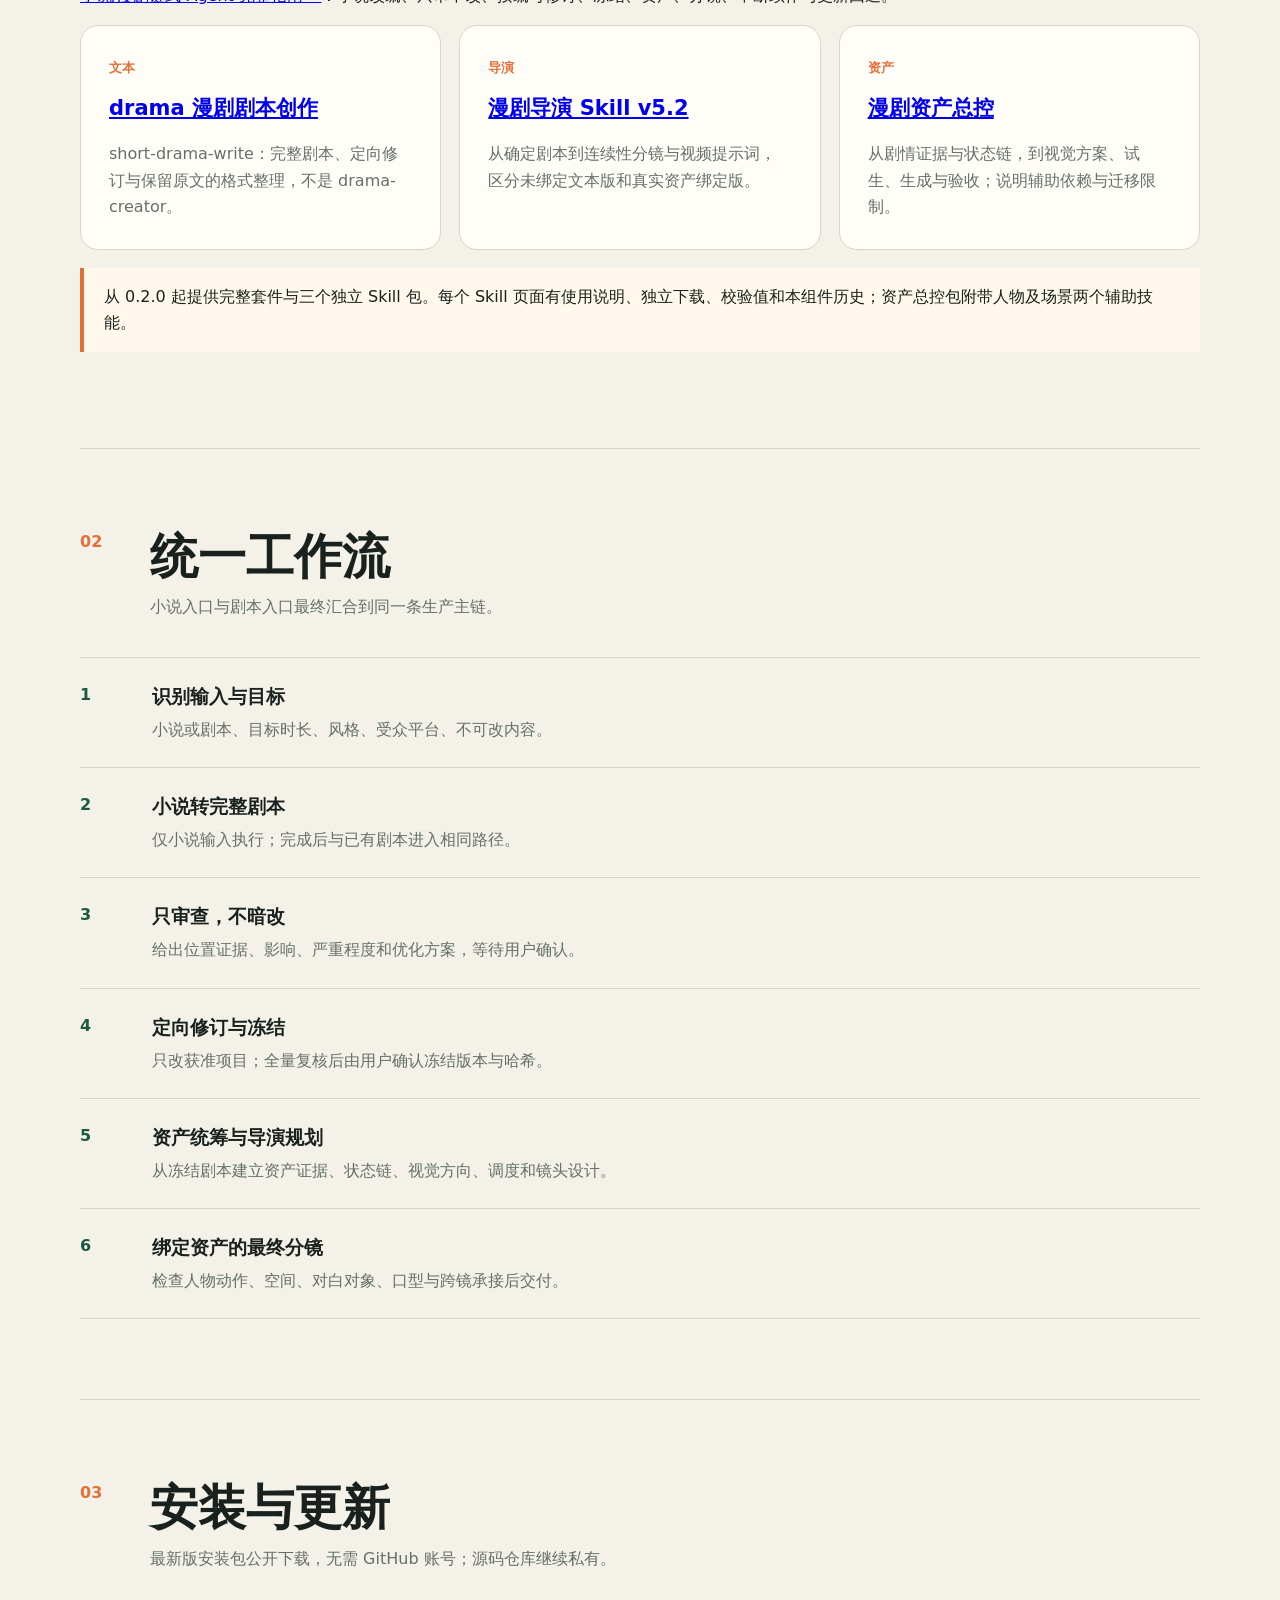
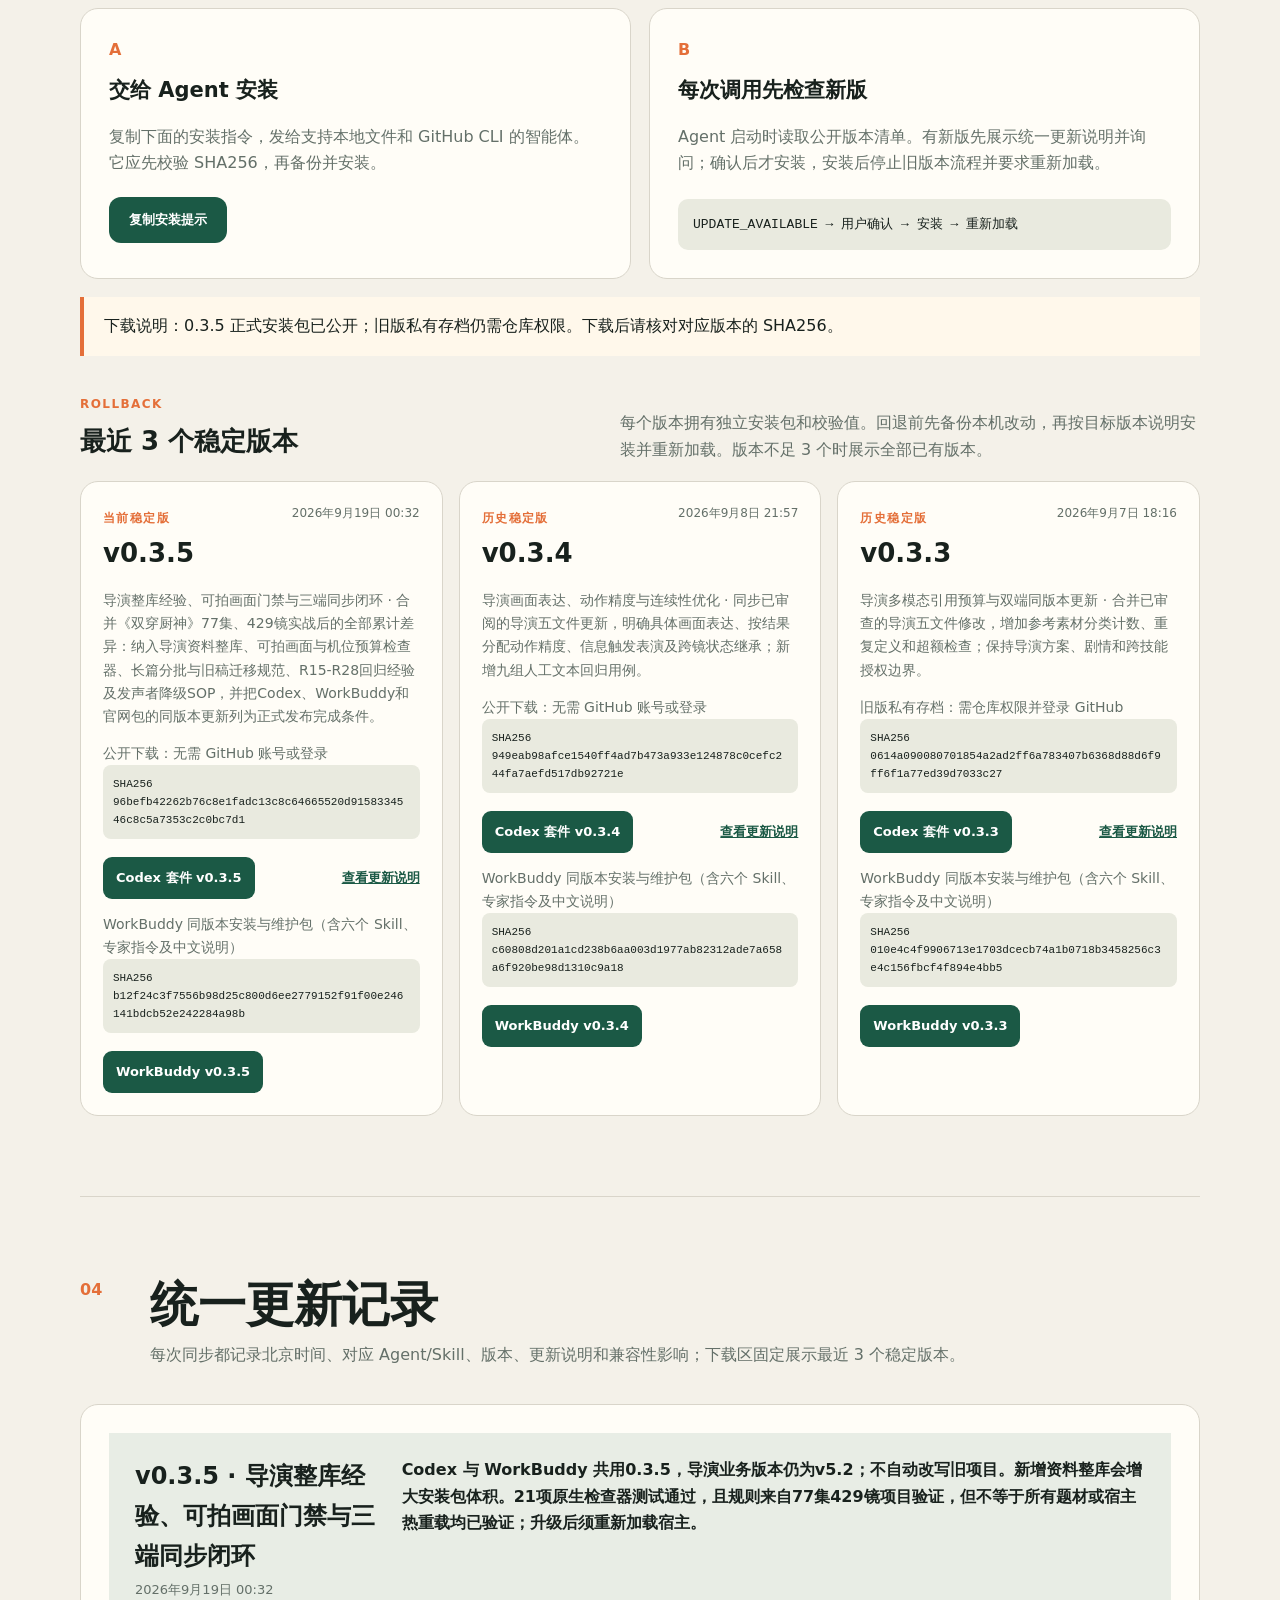
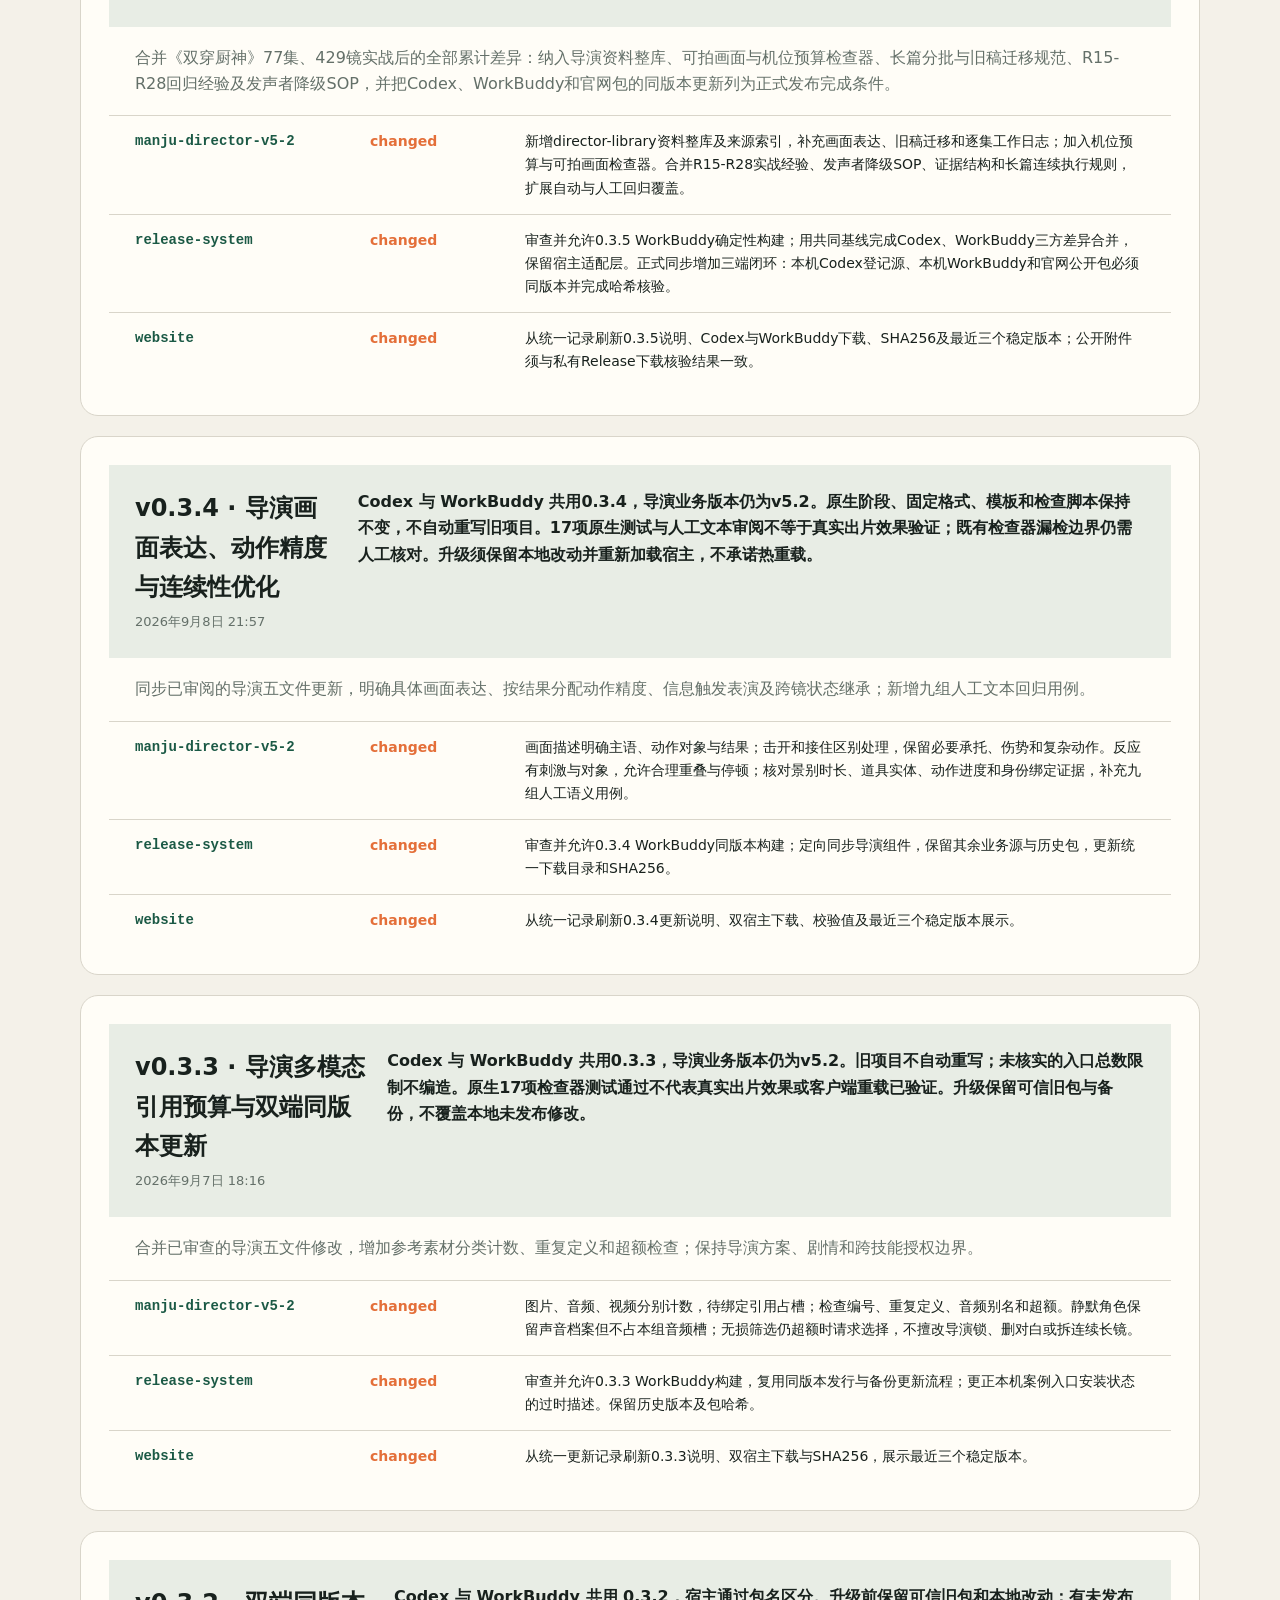
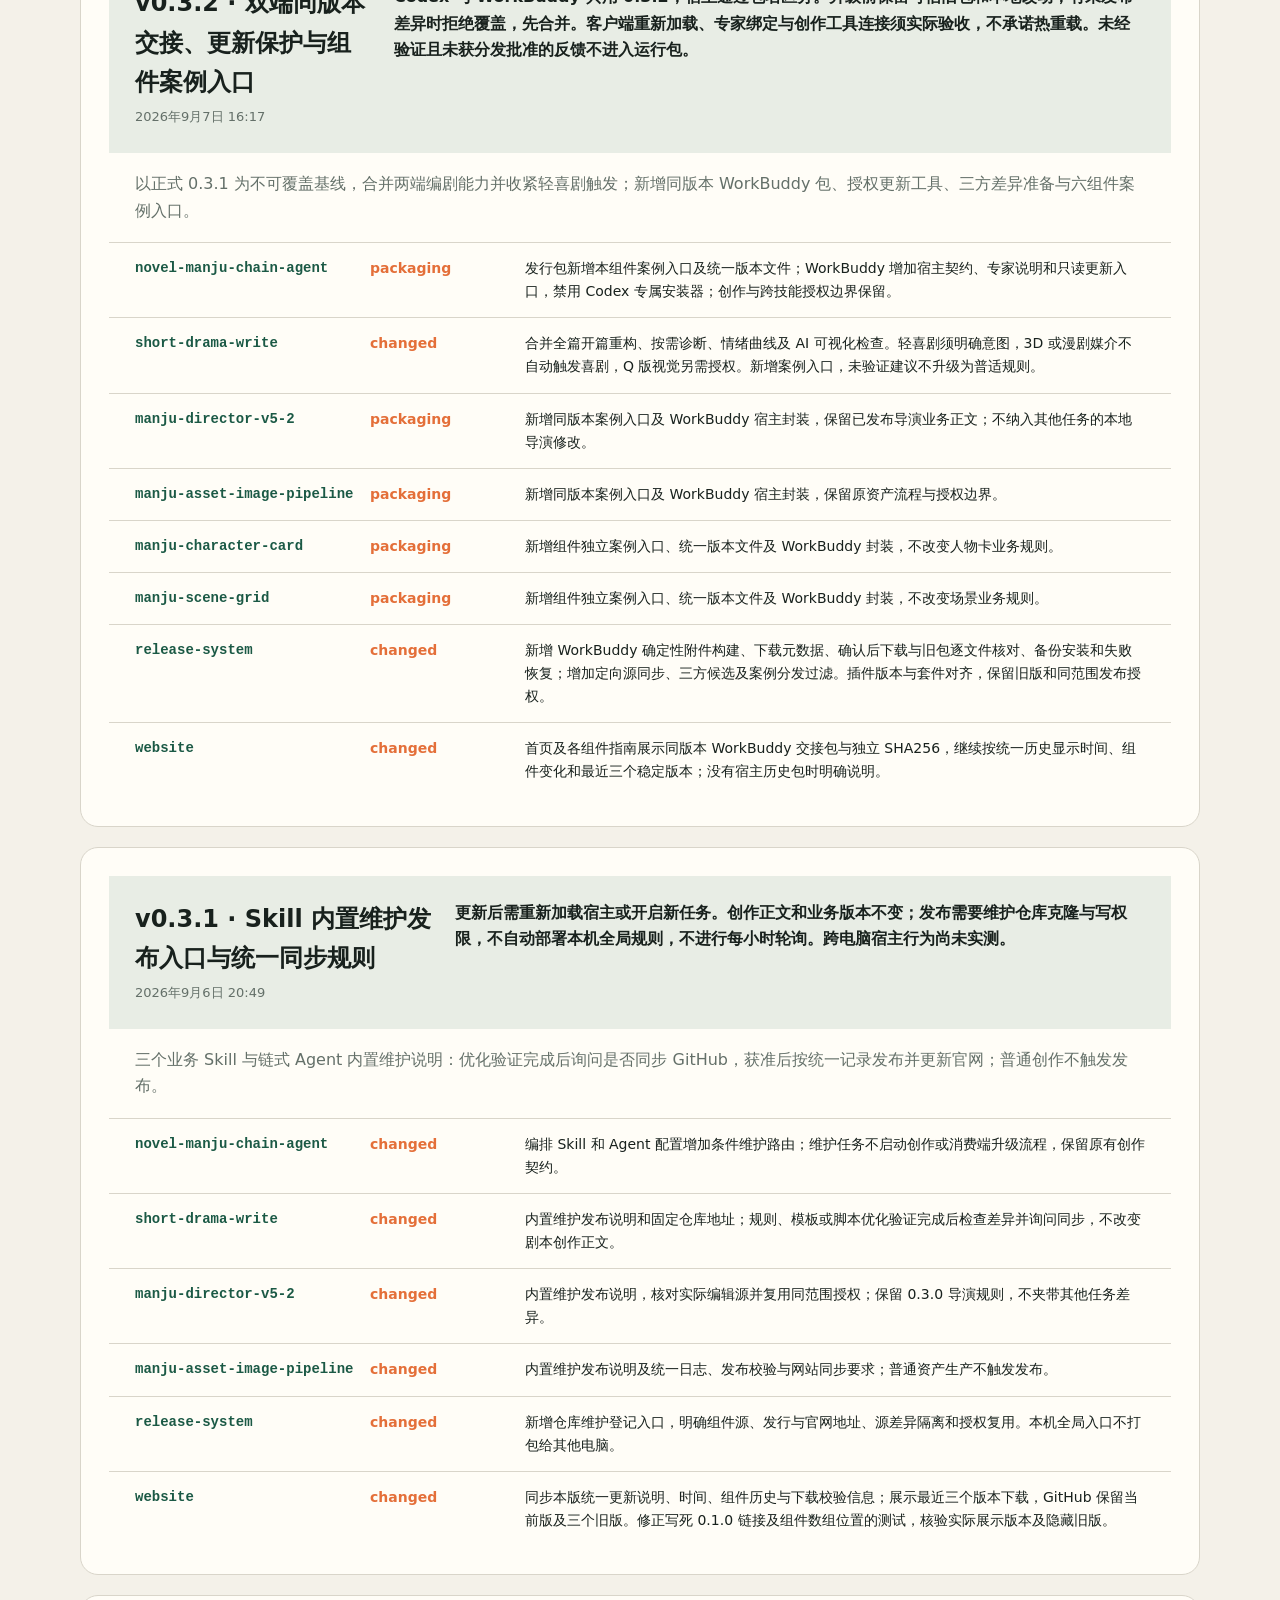
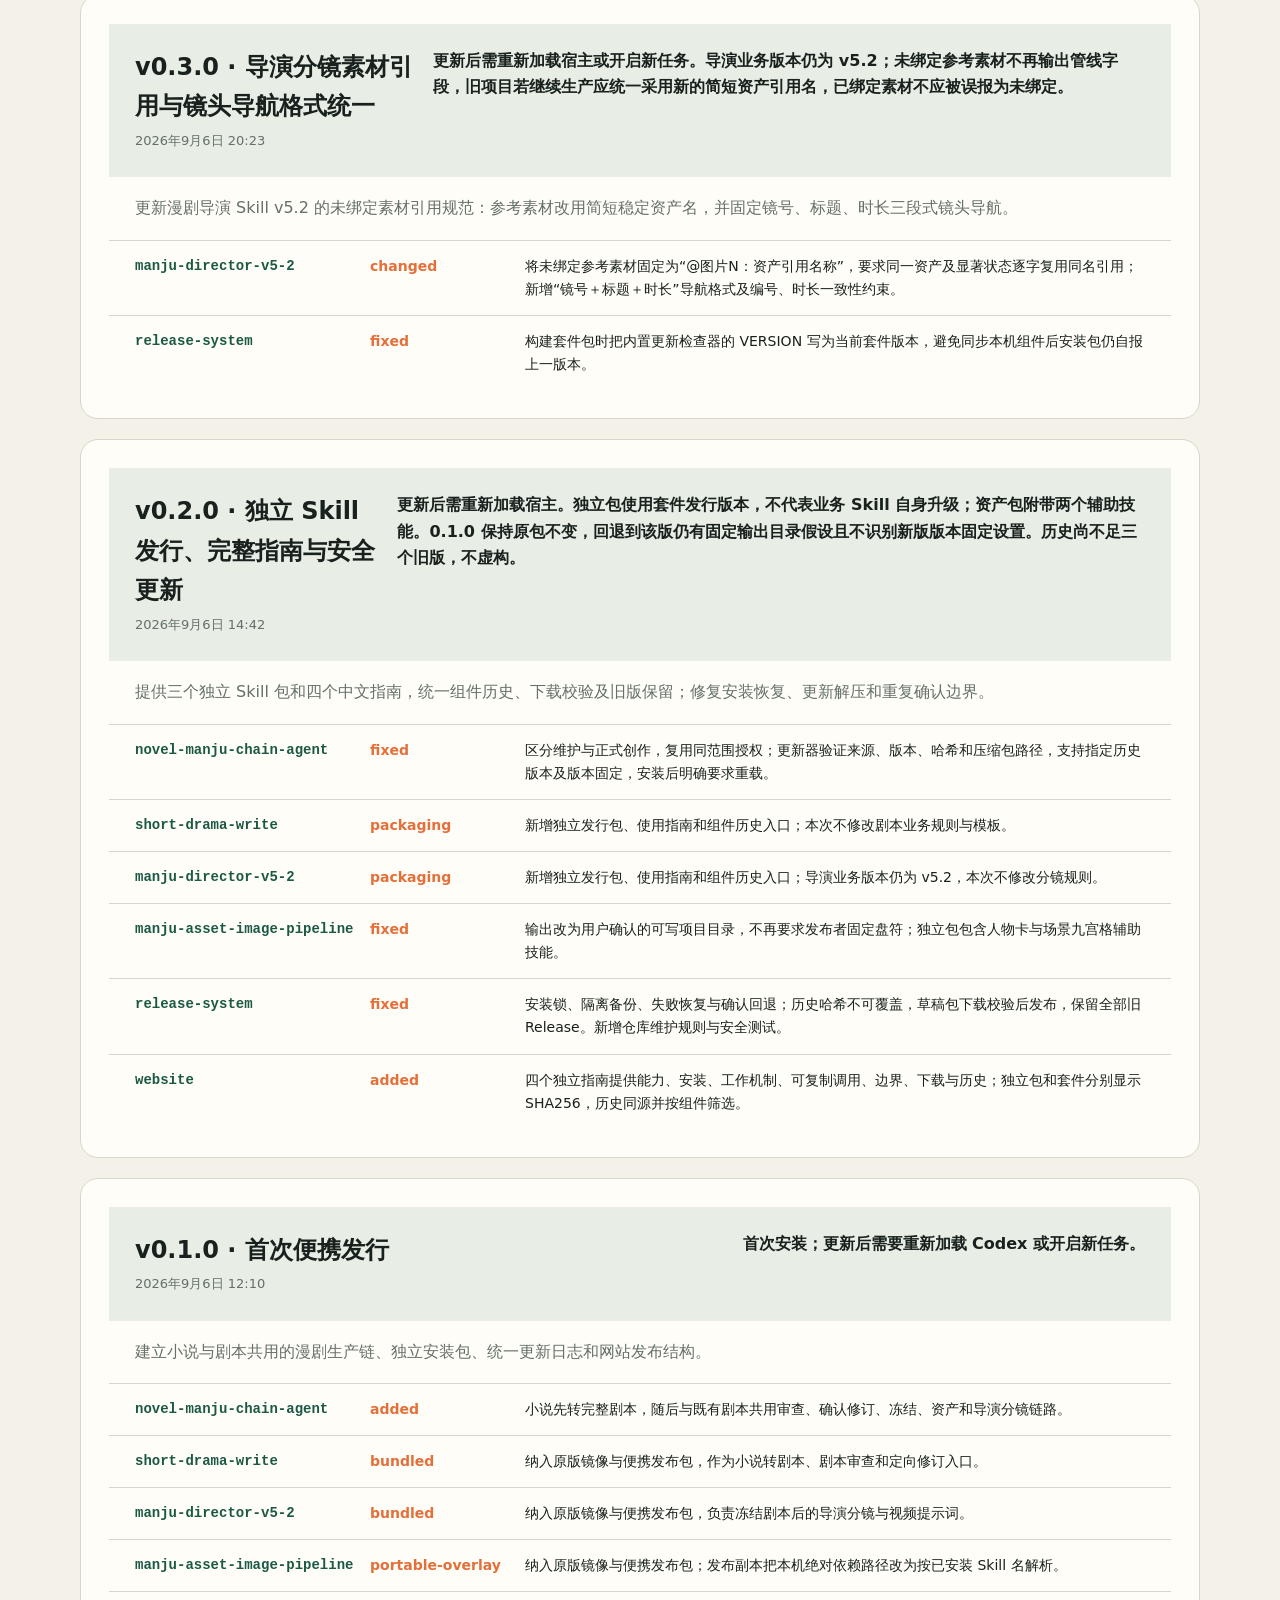
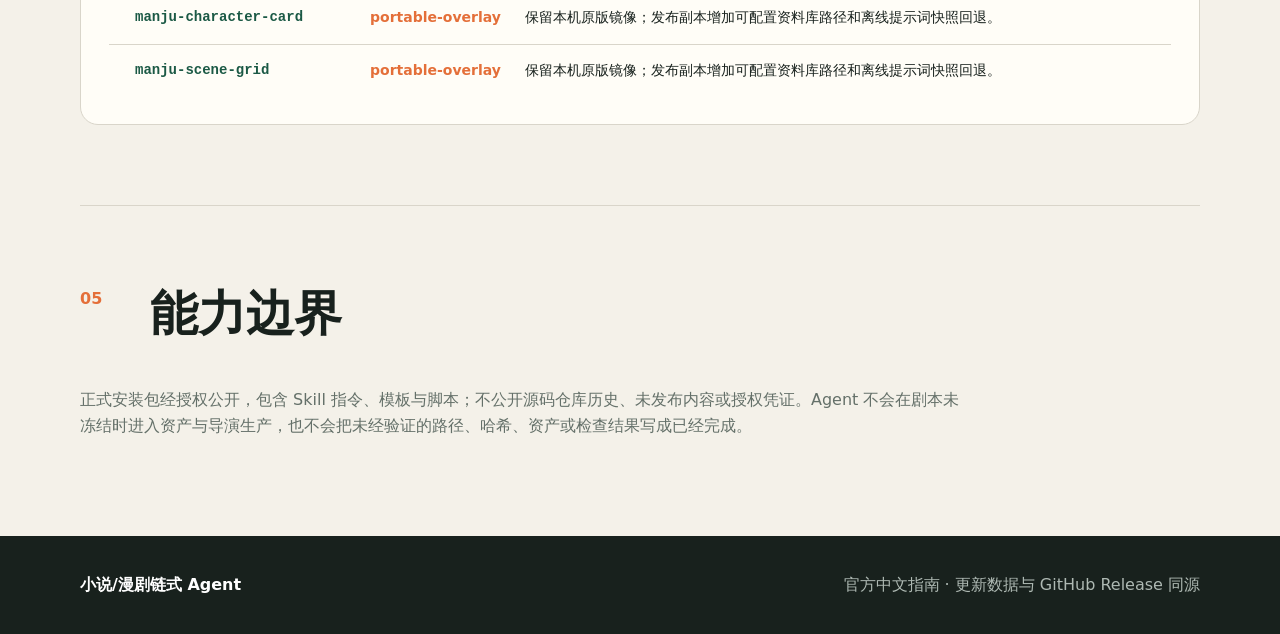
==== commit ab63ed50: "site: publish release 0.3.5" ====
--- a/index.html
+++ b/index.html
@@ -69,7 +69,7 @@
         <article class="install"><span>A</span><h3>交给 Agent 安装</h3><p>复制下面的安装指令，发给支持本地文件和 GitHub CLI 的智能体。它应先校验 SHA256，再备份并安装。</p><button data-copy="请从 mojingyeche/novel-manju-chain-suite 的最新 GitHub Release 下载小说/漫剧链式 Agent 安装包，核对官方网站公布的 SHA256，备份现有版本后安装。安装完成后告诉我备份路径，并提醒我重新加载或开启新任务。">复制安装提示</button></article>
         <article class="install"><span>B</span><h3>每次调用先检查新版</h3><p>Agent 启动时读取公开版本清单。有新版先展示统一更新说明并询问；确认后才安装，安装后停止旧版本流程并要求重新加载。</p><code>UPDATE_AVAILABLE → 用户确认 → 安装 → 重新加载</code></article>
       </div>
-      <p class="notice">下载说明：0.3.4 正式安装包已公开；旧版私有存档仍需仓库权限。下载后请核对对应版本的 SHA256。</p>
+      <p class="notice">下载说明：0.3.5 正式安装包已公开；旧版私有存档仍需仓库权限。下载后请核对对应版本的 SHA256。</p>
       <div class="version-archive">
         <div class="archive-head"><div><span>ROLLBACK</span><h3>最近 3 个稳定版本</h3></div><p>每个版本拥有独立安装包和校验值。回退前先备份本机改动，再按目标版本说明安装并重新加载。版本不足 3 个时展示全部已有版本。</p></div>
         <div id="version-downloads" class="version-downloads"><p>正在读取历史版本……</p></div>
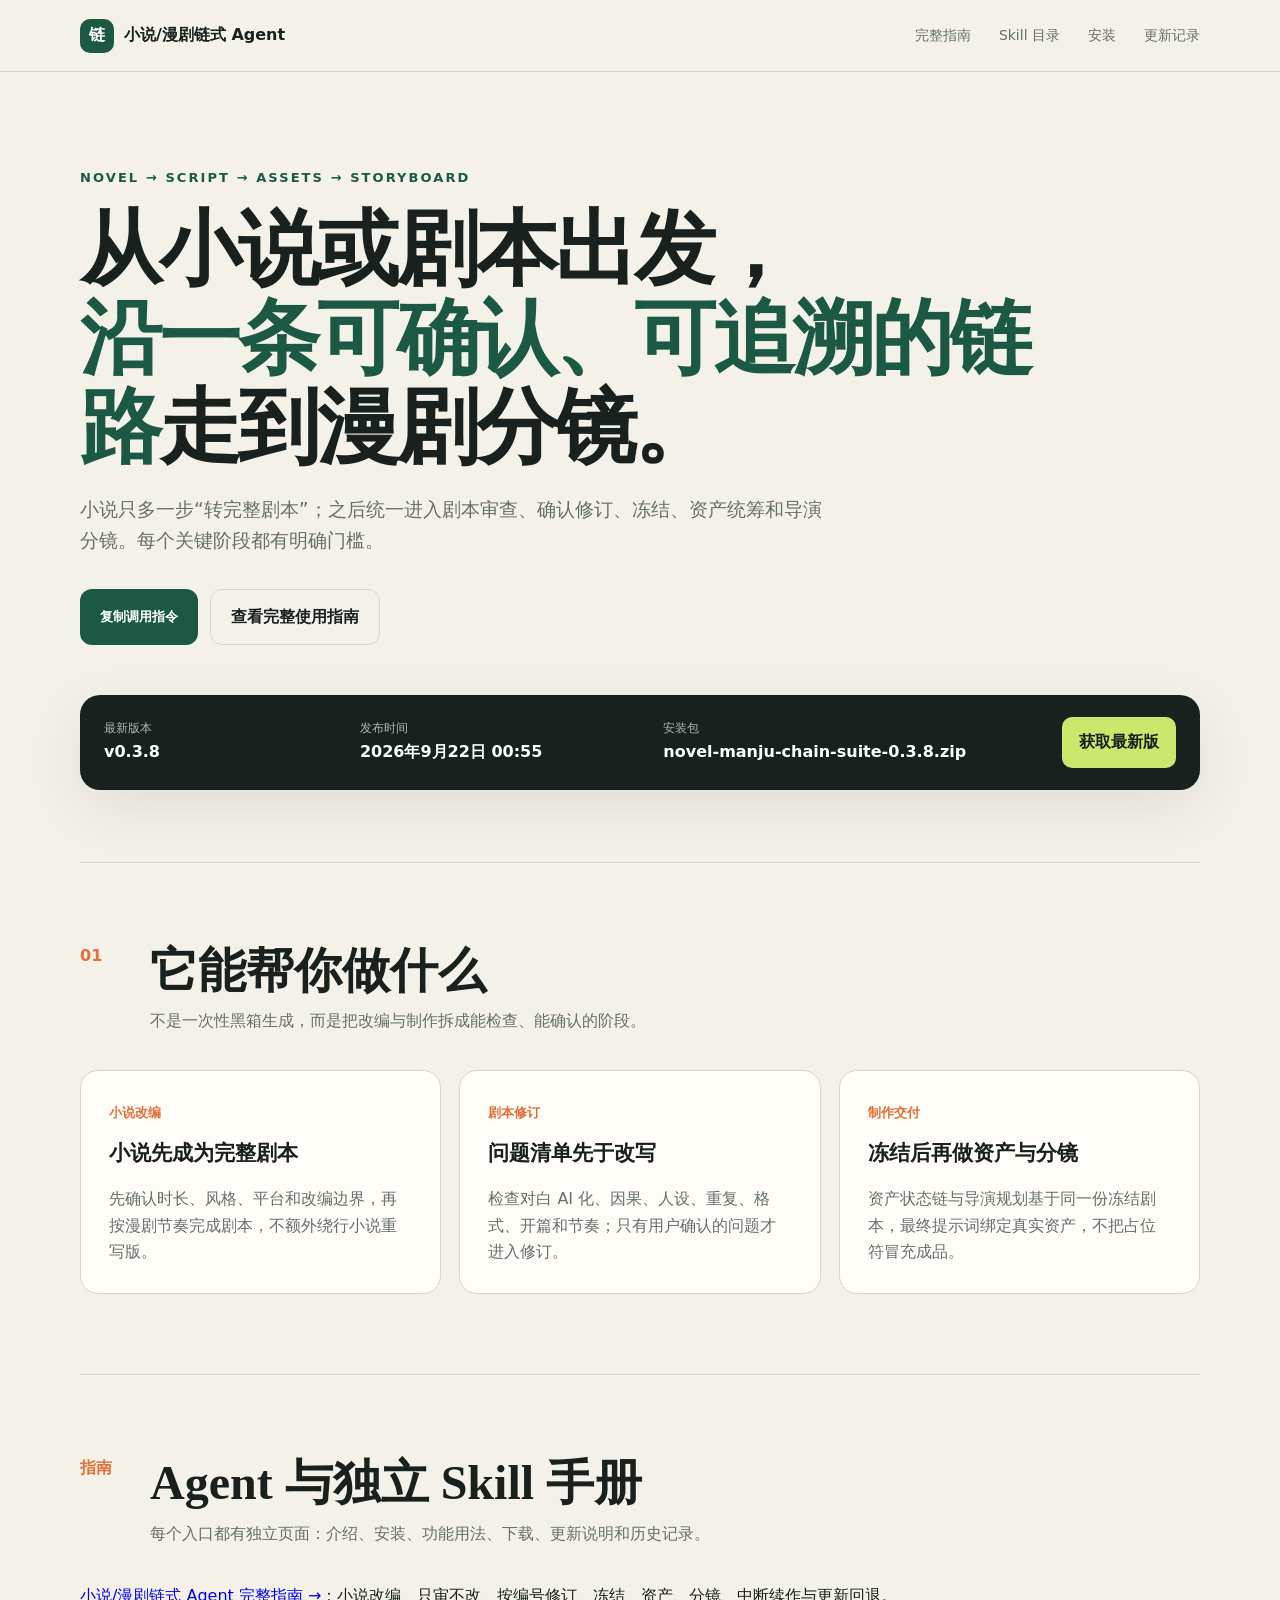
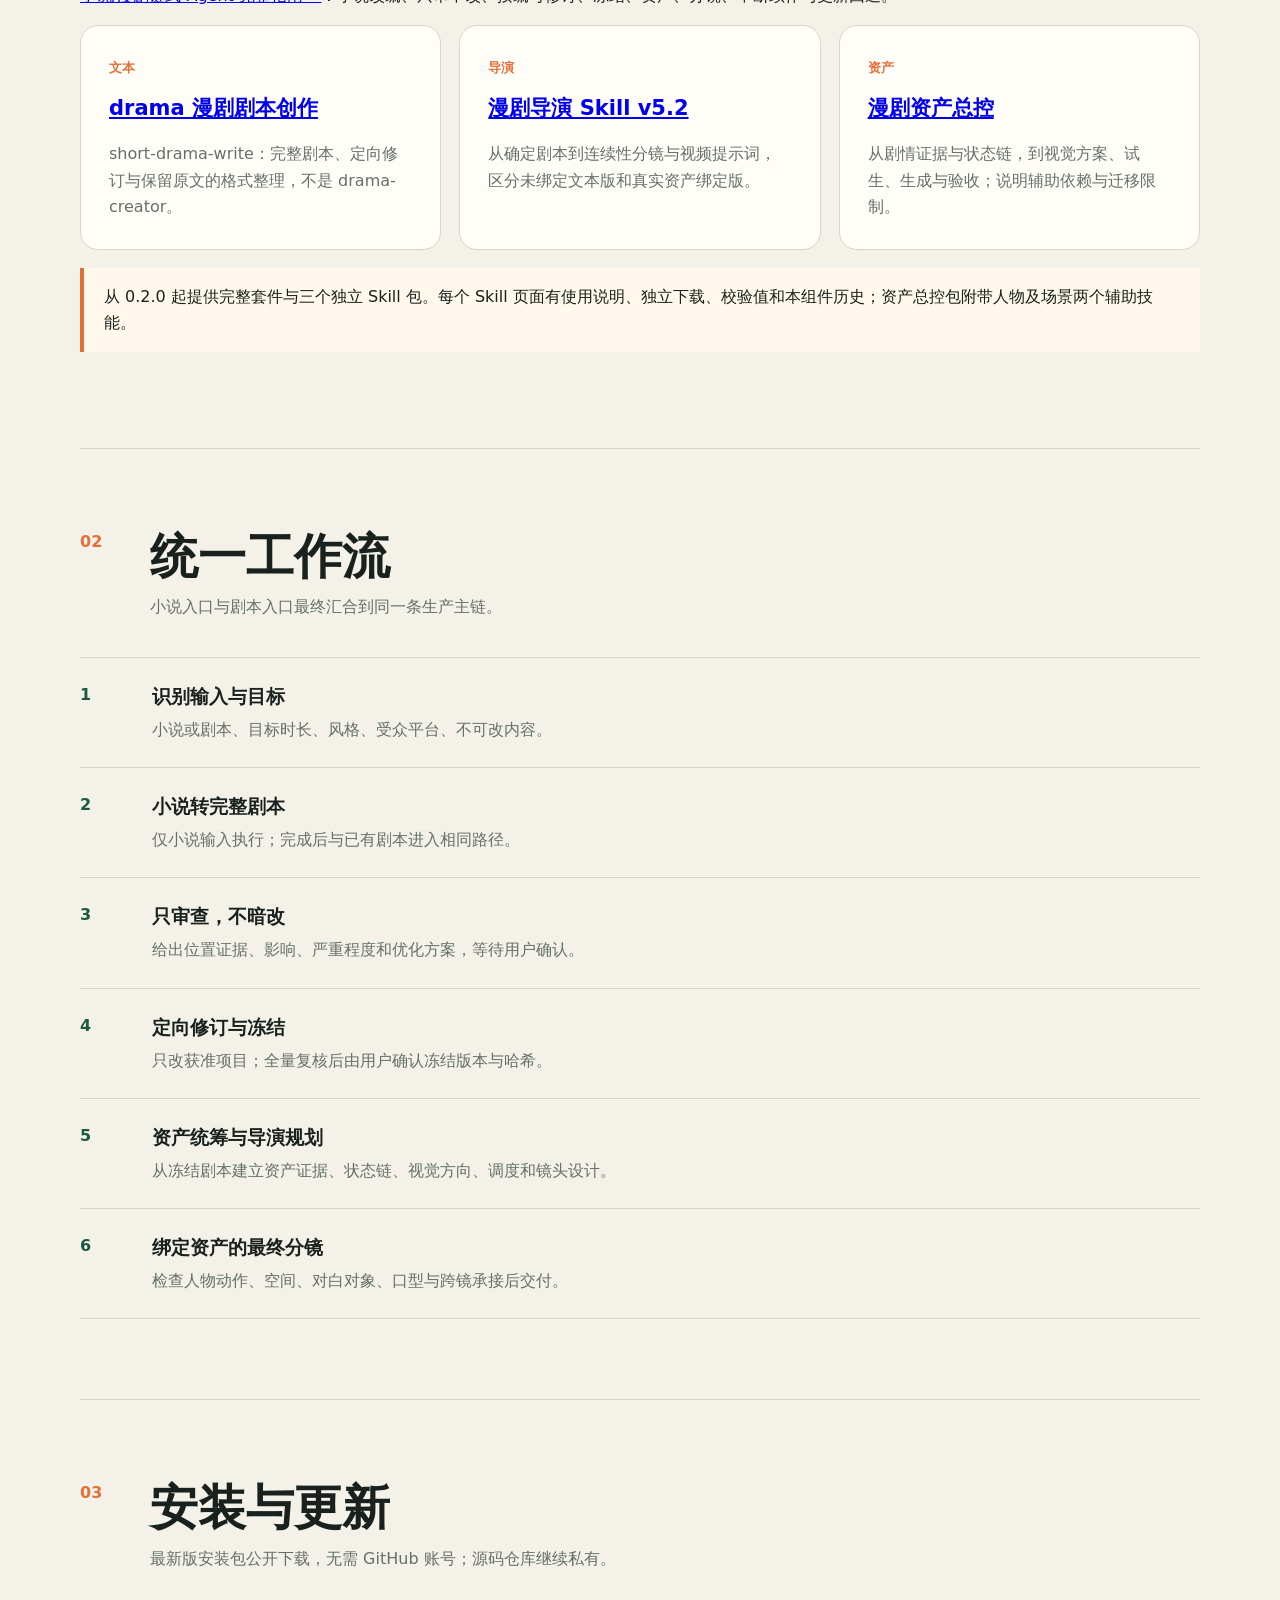
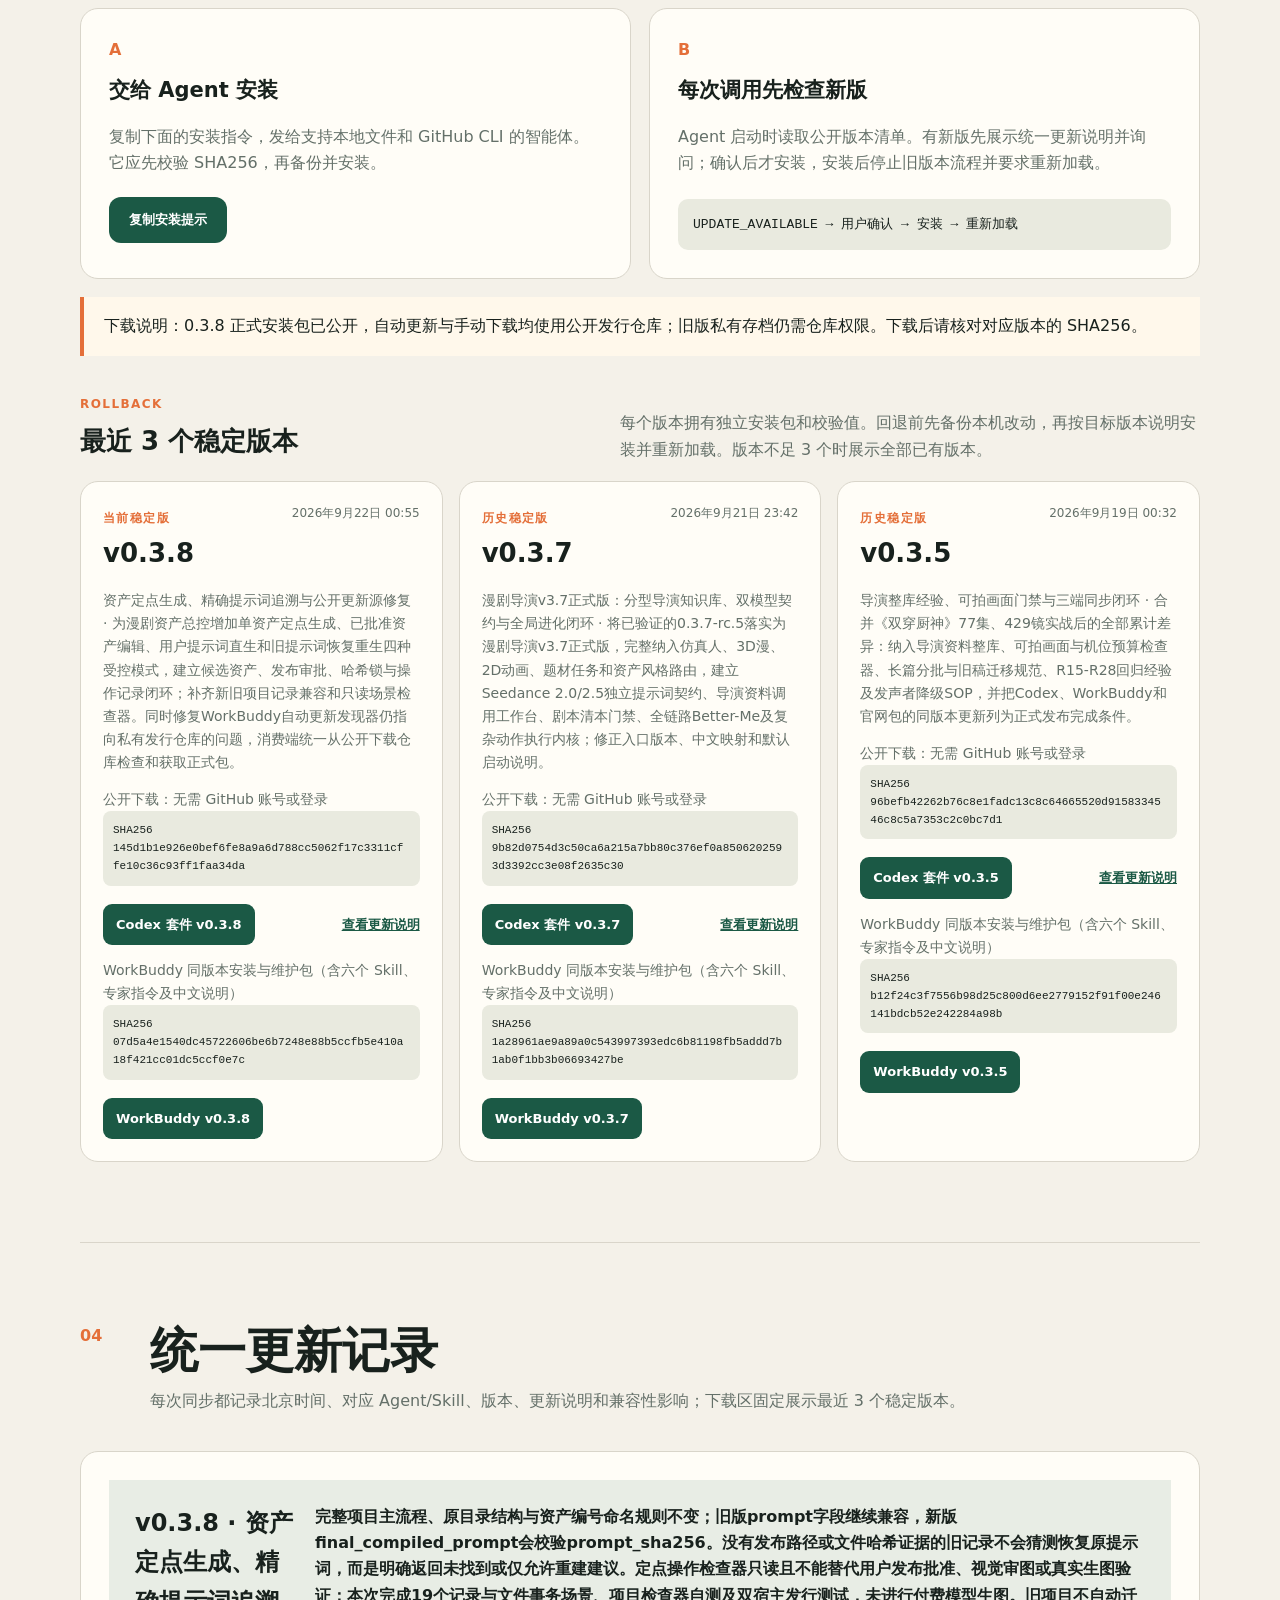
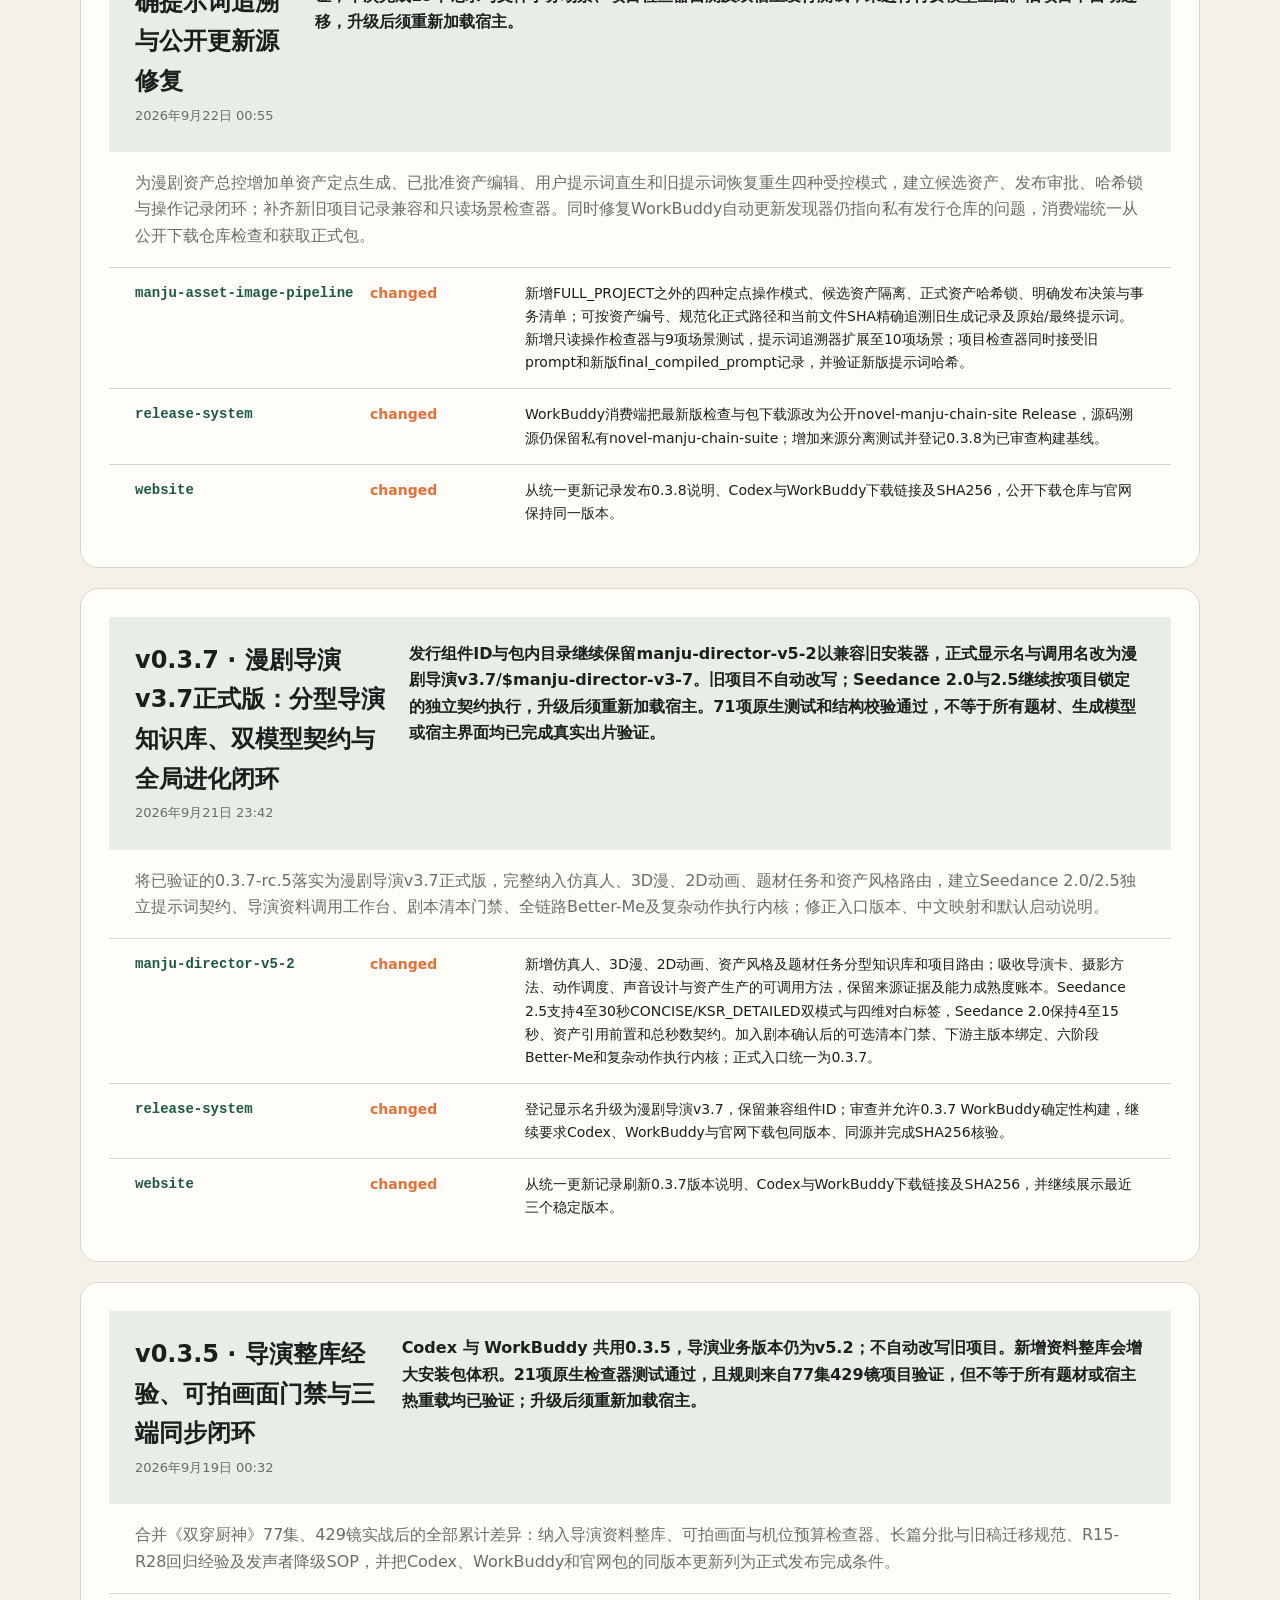
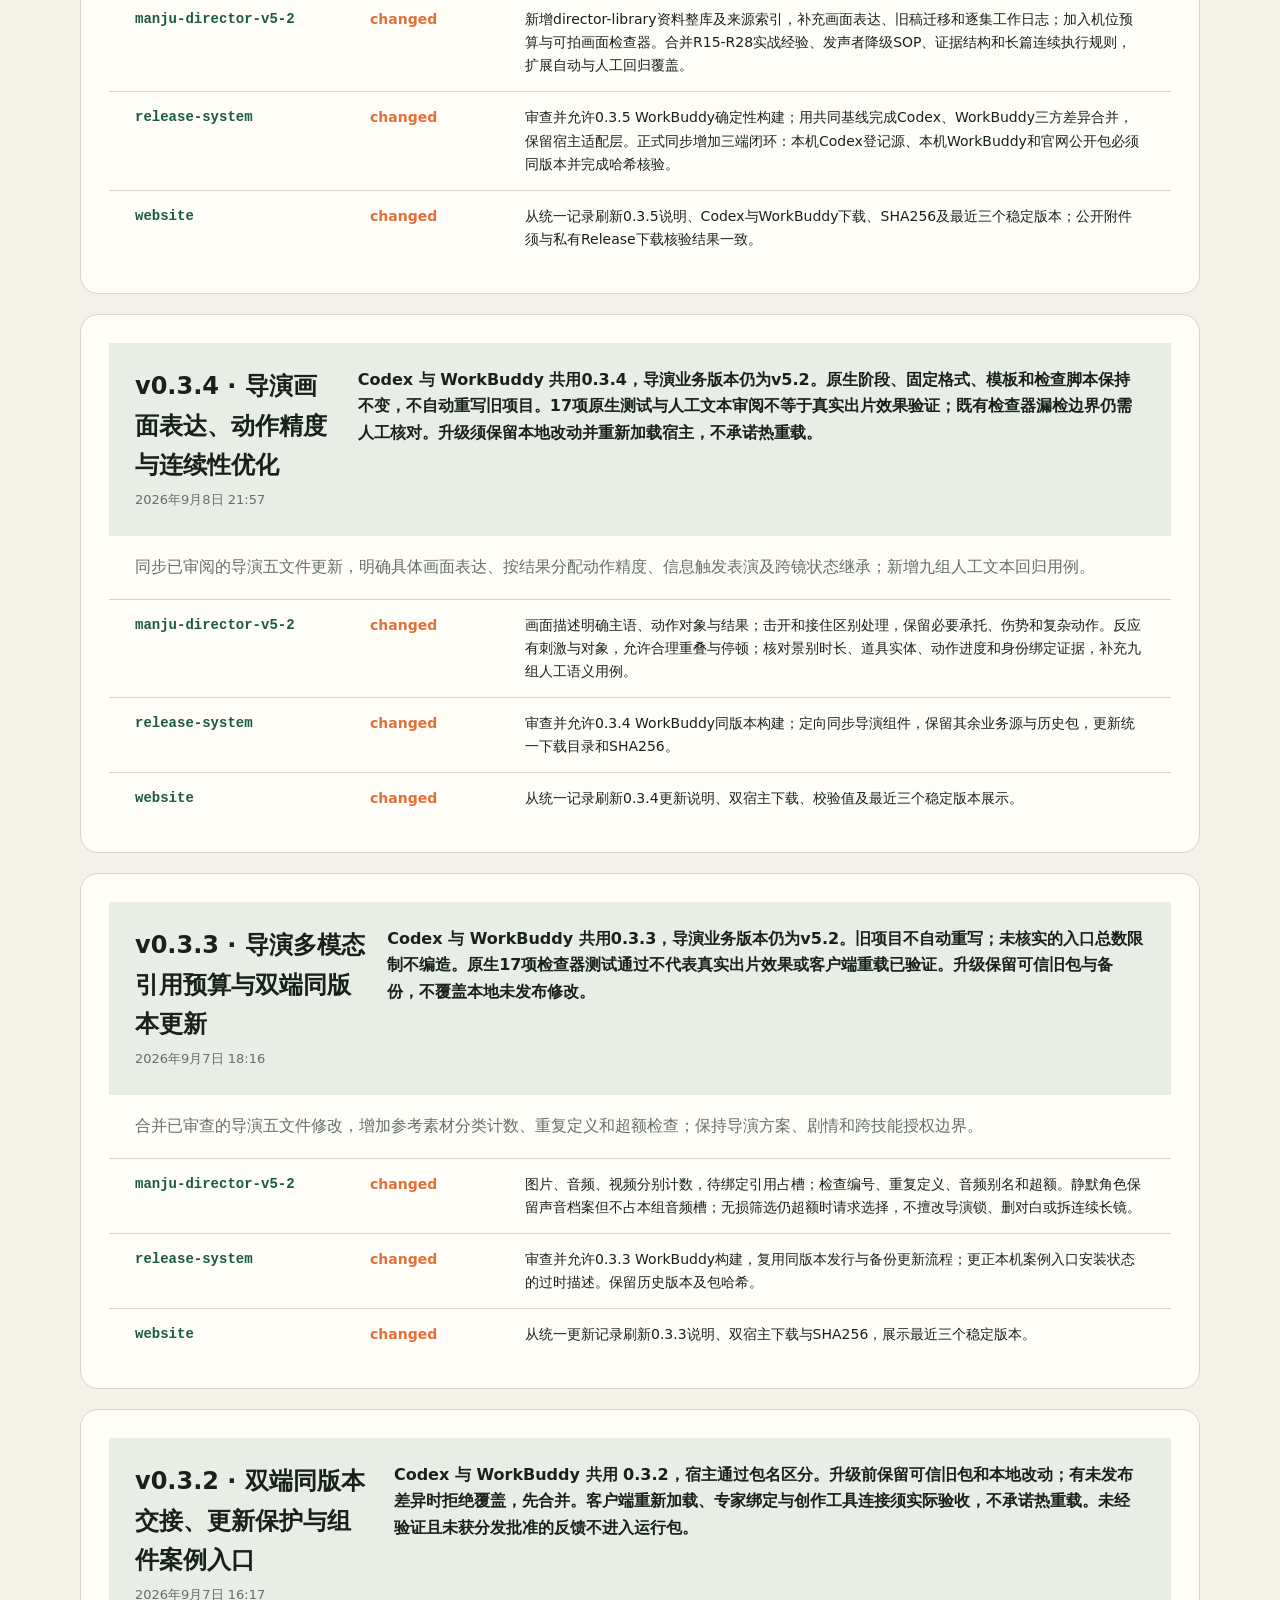
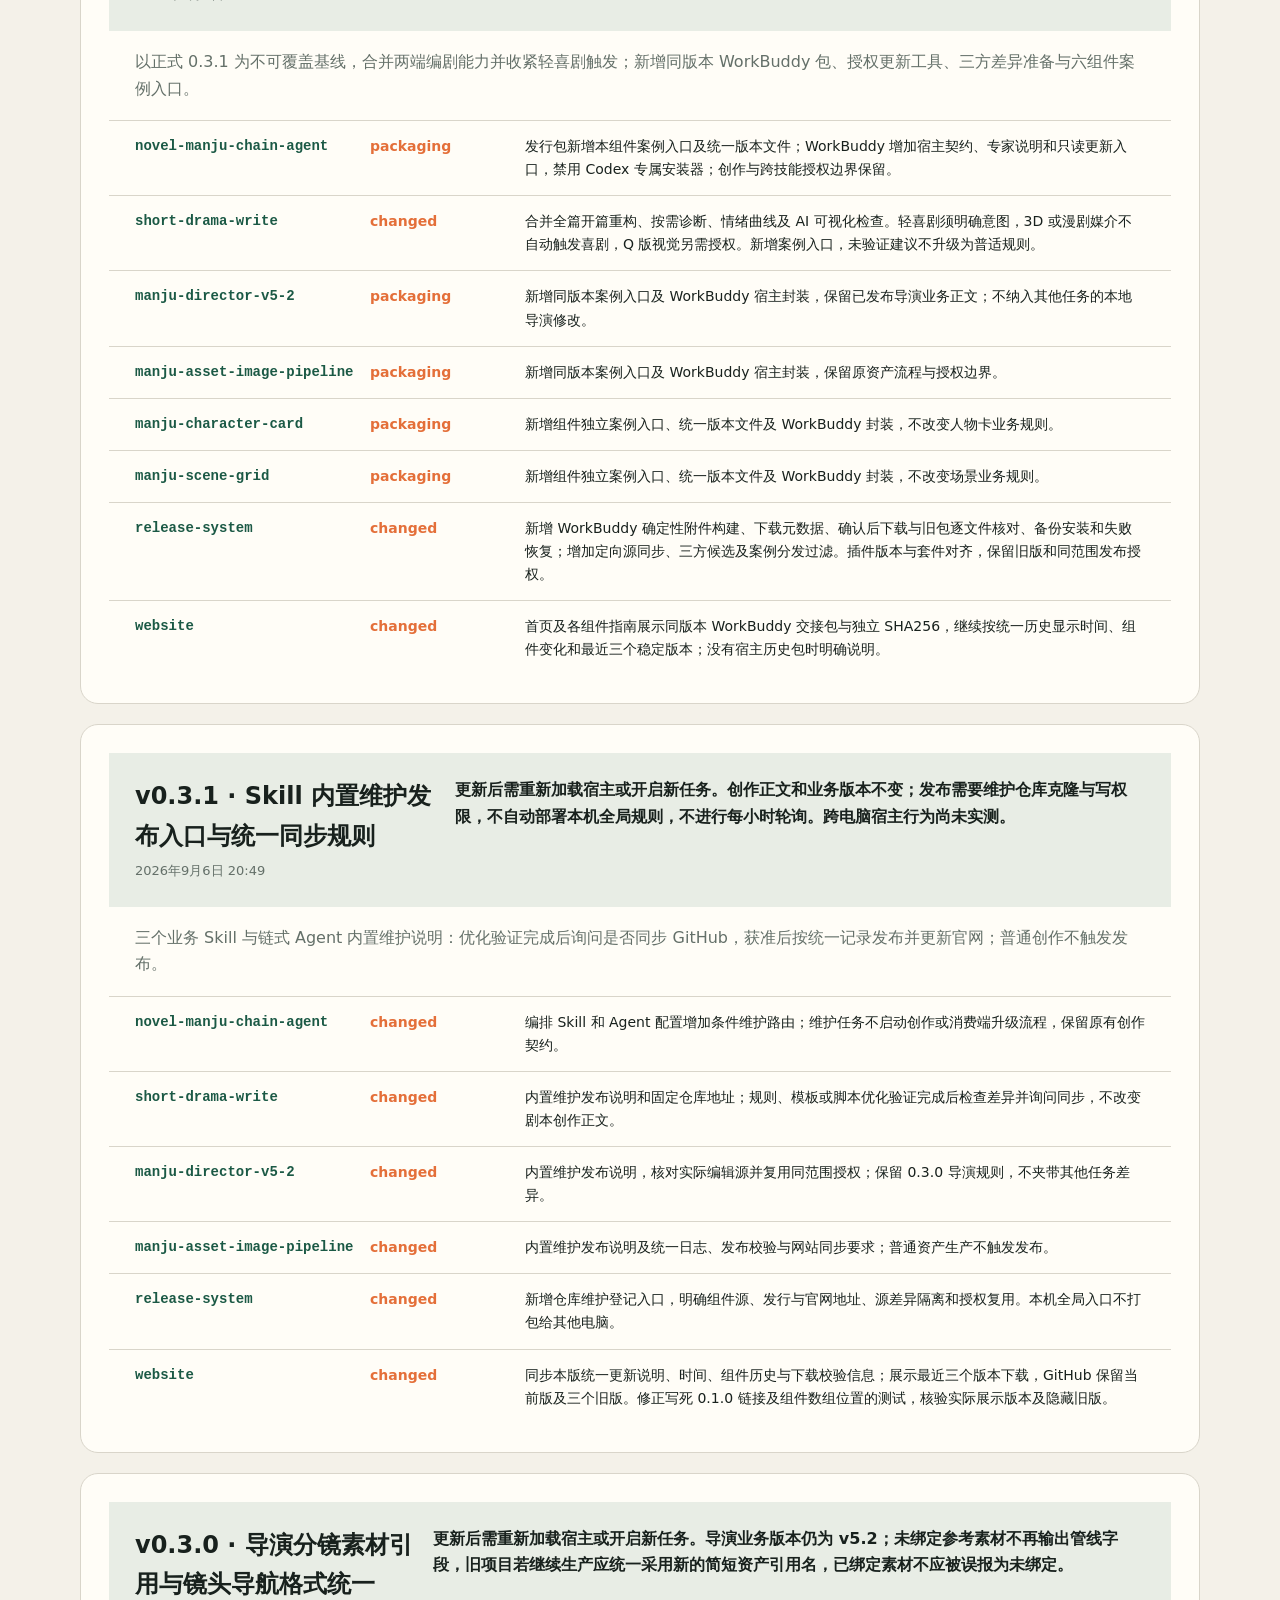
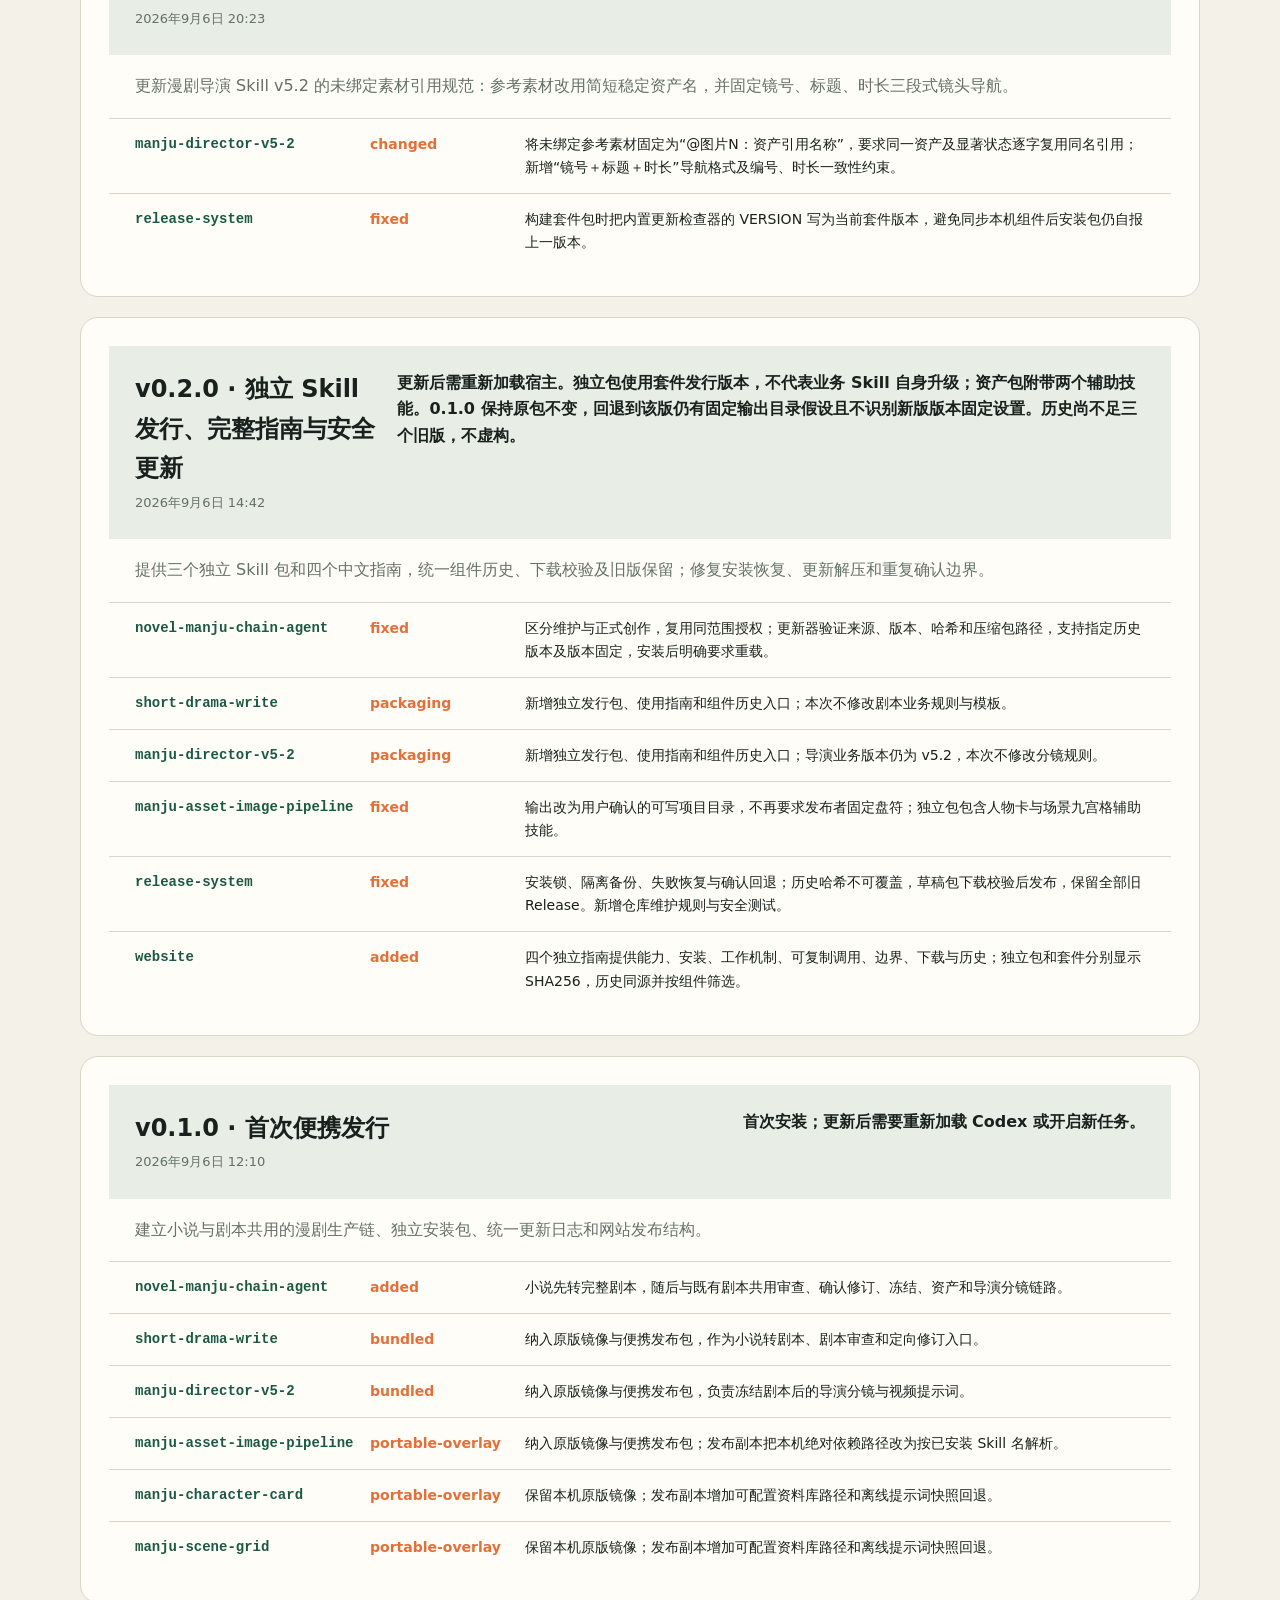
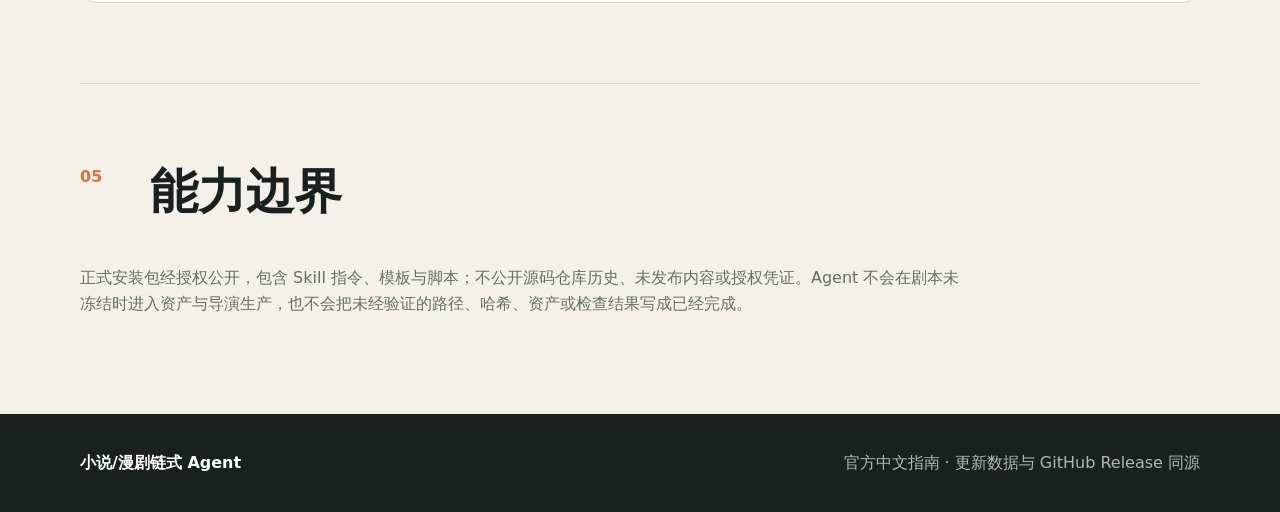
==== commit a9506330: "site: fix public updater guidance for 0.3.8" ====
--- a/index.html
+++ b/index.html
@@ -66,10 +66,10 @@
     <section id="install" class="section shell">
       <div class="section-head"><span>03</span><div><h2>安装与更新</h2><p>最新版安装包公开下载，无需 GitHub 账号；源码仓库继续私有。</p></div></div>
       <div class="grid two">
-        <article class="install"><span>A</span><h3>交给 Agent 安装</h3><p>复制下面的安装指令，发给支持本地文件和 GitHub CLI 的智能体。它应先校验 SHA256，再备份并安装。</p><button data-copy="请从 mojingyeche/novel-manju-chain-suite 的最新 GitHub Release 下载小说/漫剧链式 Agent 安装包，核对官方网站公布的 SHA256，备份现有版本后安装。安装完成后告诉我备份路径，并提醒我重新加载或开启新任务。">复制安装提示</button></article>
+        <article class="install"><span>A</span><h3>交给 Agent 安装</h3><p>复制下面的安装指令，发给支持本地文件和 GitHub CLI 的智能体。它应先校验 SHA256，再备份并安装。</p><button data-copy="请从 mojingyeche/novel-manju-chain-site 的最新公开 GitHub Release 下载小说/漫剧链式 Agent 安装包，核对官方网站公布的 SHA256，备份现有版本后安装。安装完成后告诉我备份路径，并提醒我重新加载或开启新任务。">复制安装提示</button></article>
         <article class="install"><span>B</span><h3>每次调用先检查新版</h3><p>Agent 启动时读取公开版本清单。有新版先展示统一更新说明并询问；确认后才安装，安装后停止旧版本流程并要求重新加载。</p><code>UPDATE_AVAILABLE → 用户确认 → 安装 → 重新加载</code></article>
       </div>
-      <p class="notice">下载说明：0.3.5 正式安装包已公开；旧版私有存档仍需仓库权限。下载后请核对对应版本的 SHA256。</p>
+      <p class="notice">下载说明：0.3.8 正式安装包已公开，自动更新与手动下载均使用公开发行仓库；旧版私有存档仍需仓库权限。下载后请核对对应版本的 SHA256。</p>
       <div class="version-archive">
         <div class="archive-head"><div><span>ROLLBACK</span><h3>最近 3 个稳定版本</h3></div><p>每个版本拥有独立安装包和校验值。回退前先备份本机改动，再按目标版本说明安装并重新加载。版本不足 3 个时展示全部已有版本。</p></div>
         <div id="version-downloads" class="version-downloads"><p>正在读取历史版本……</p></div>
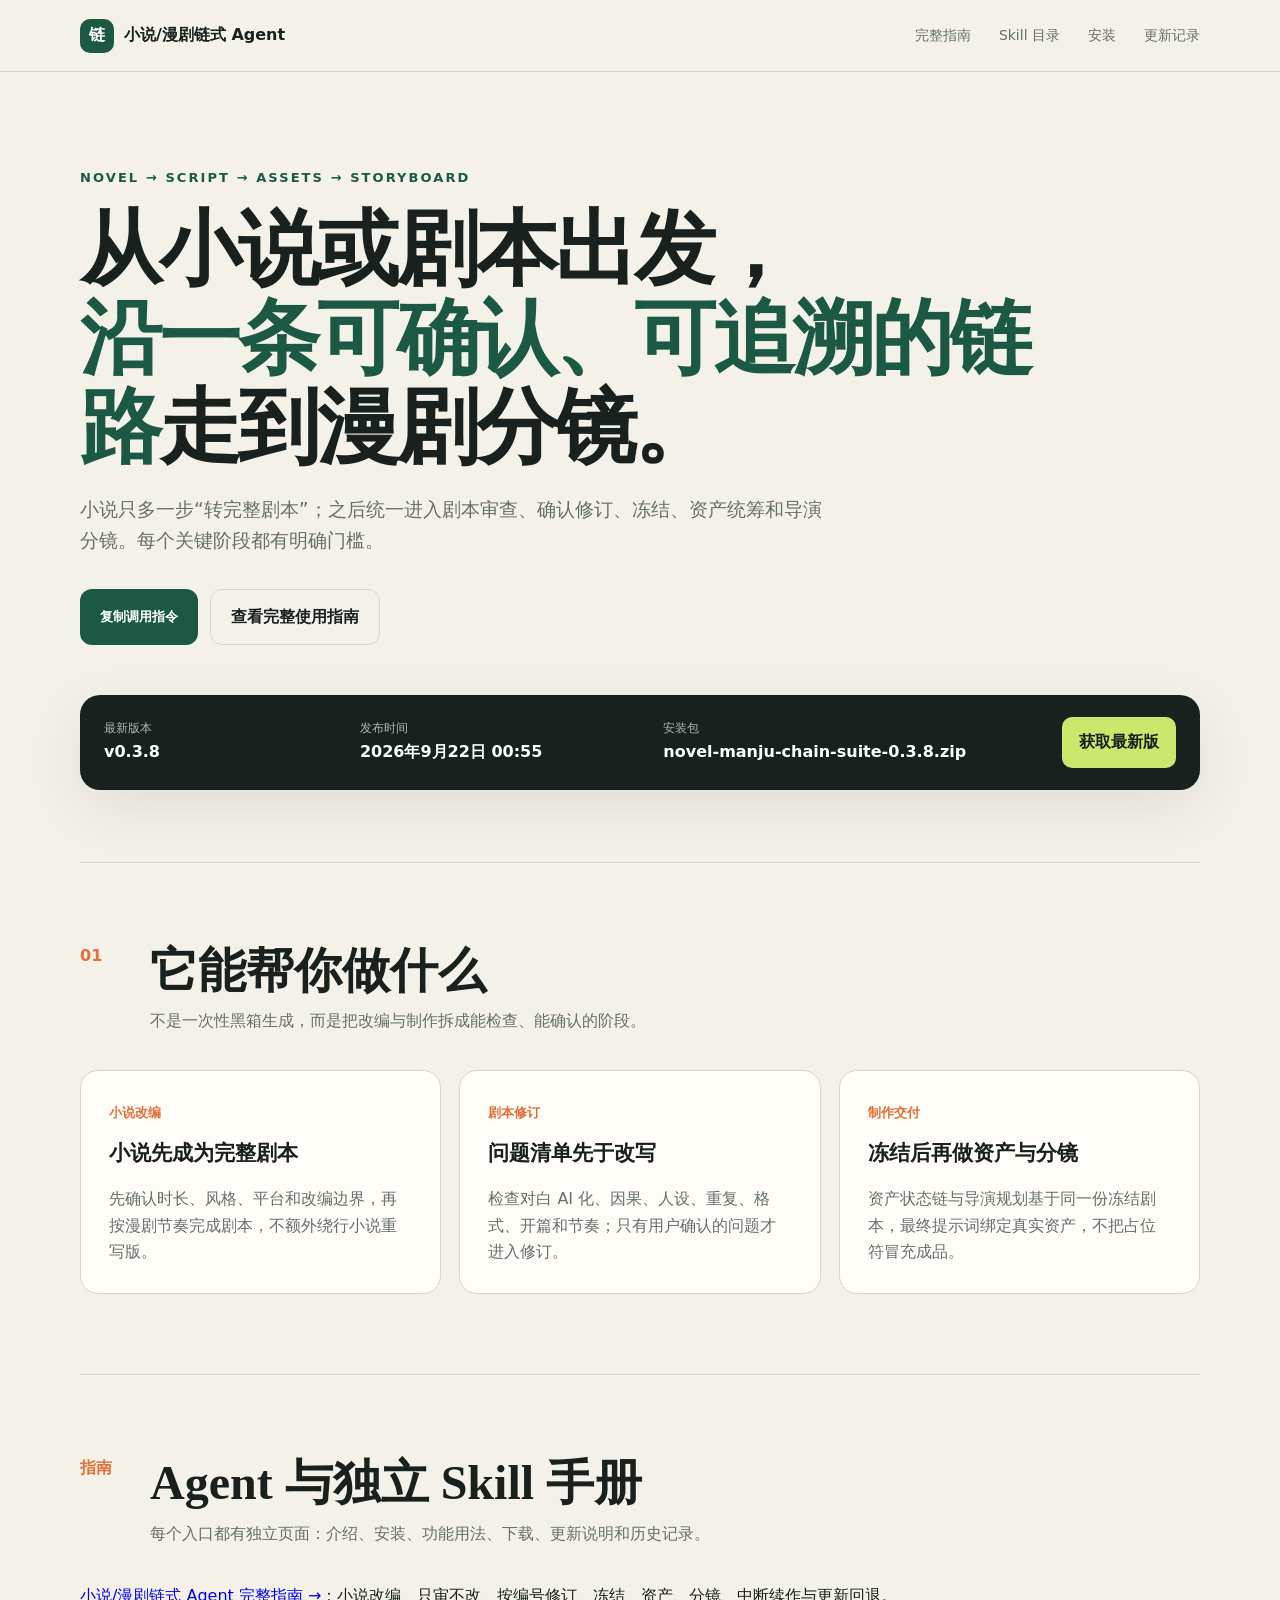
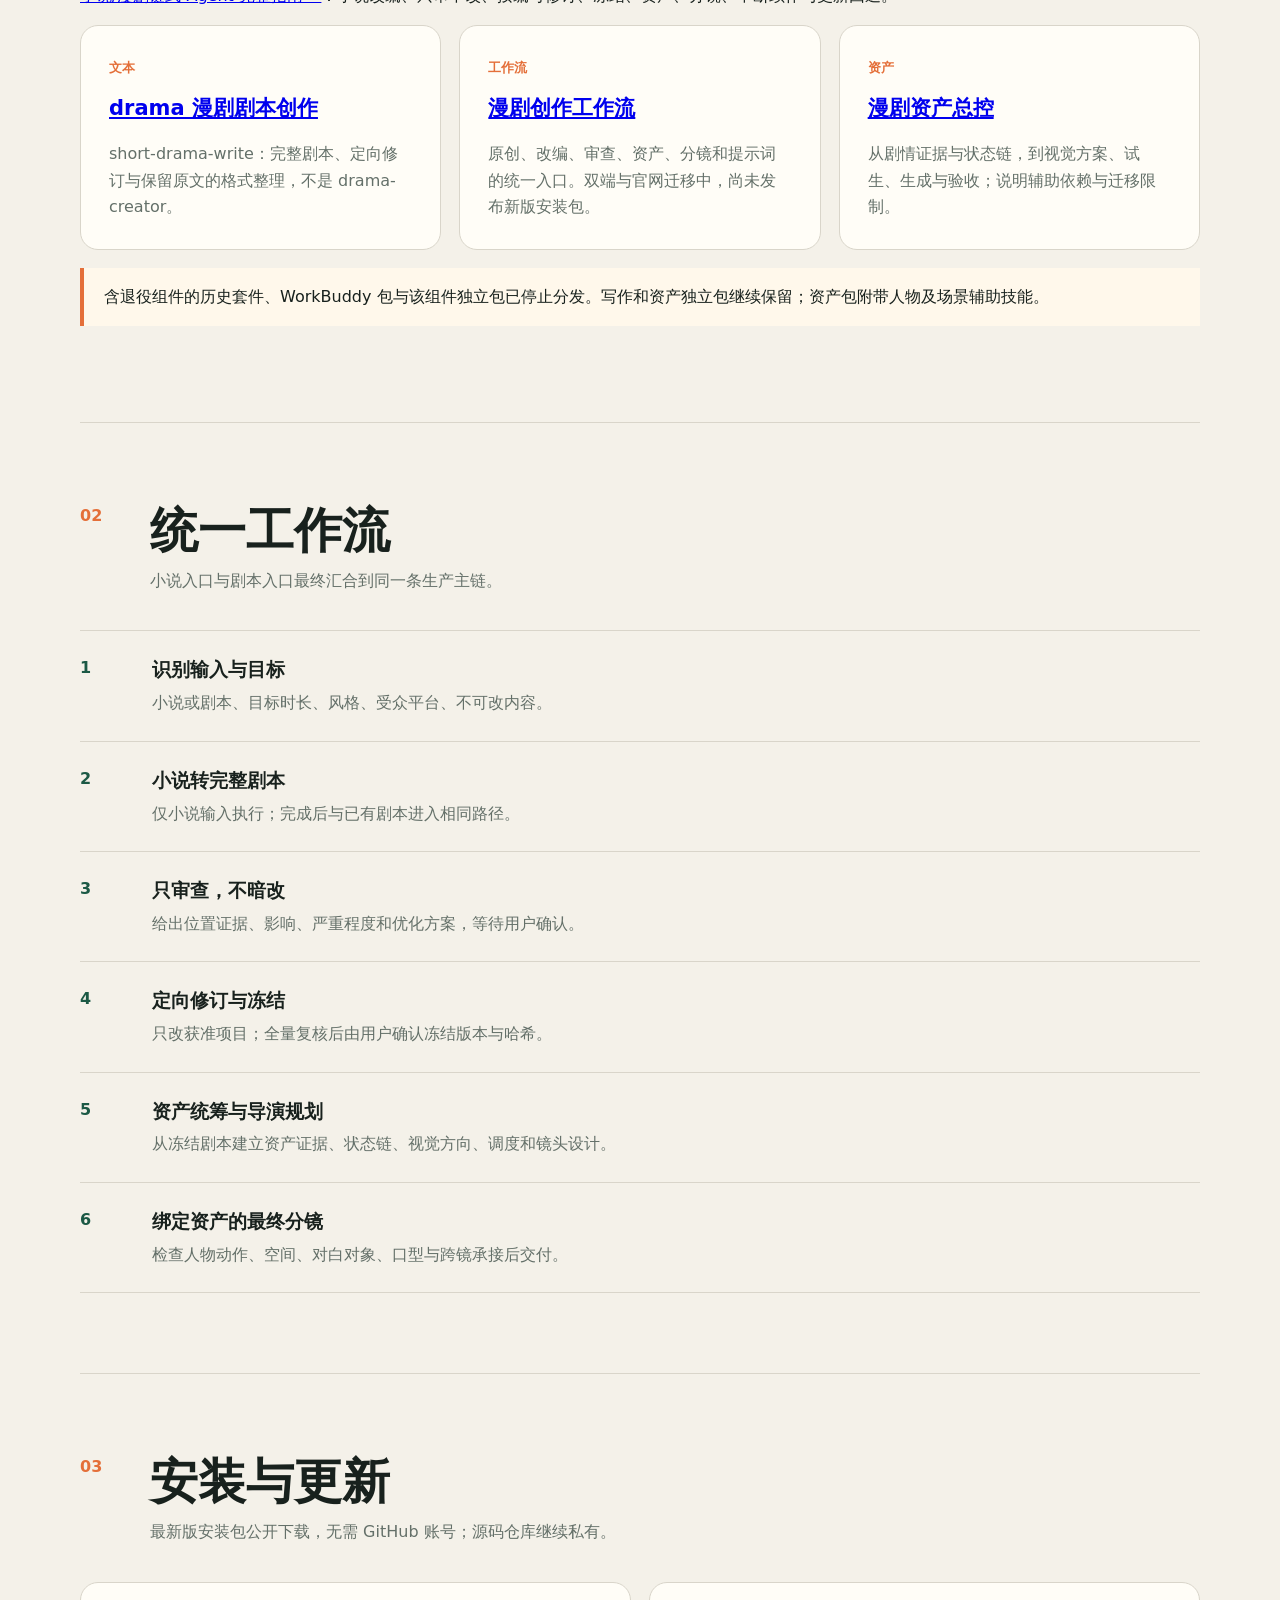
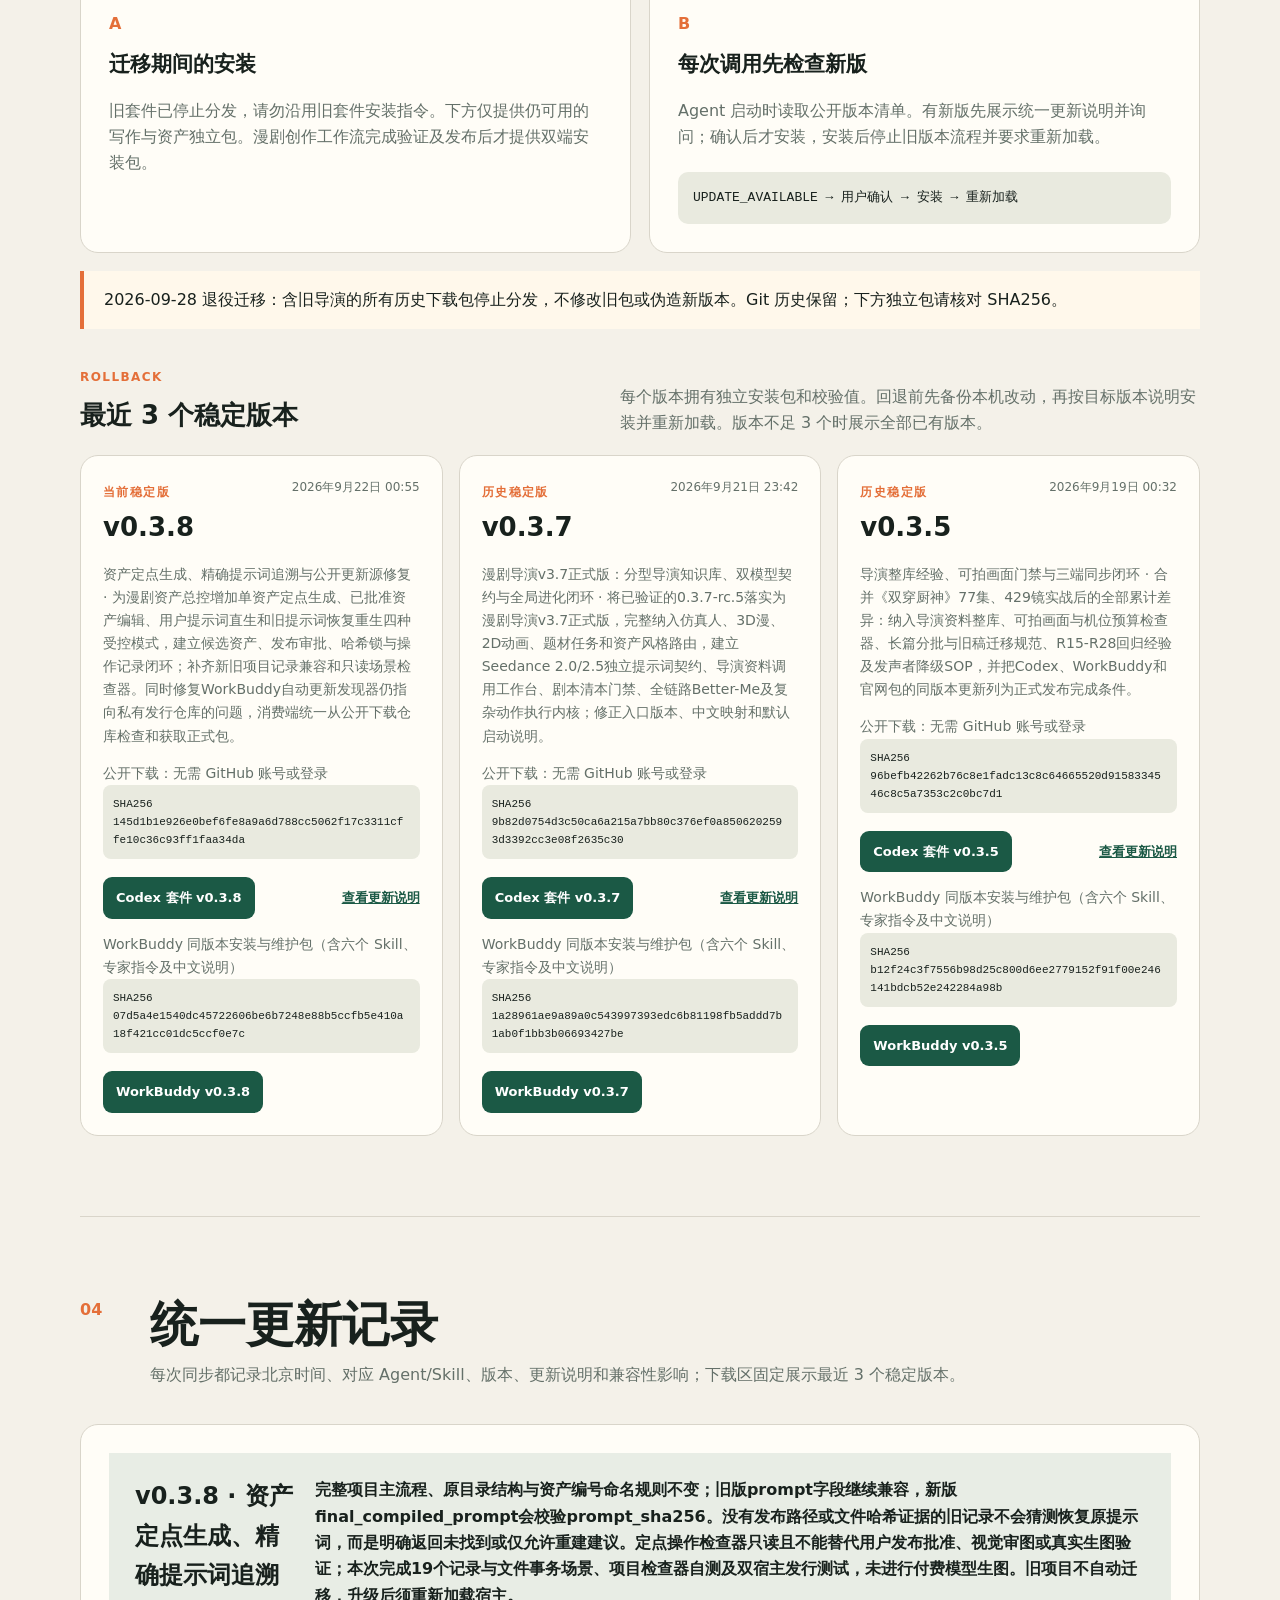
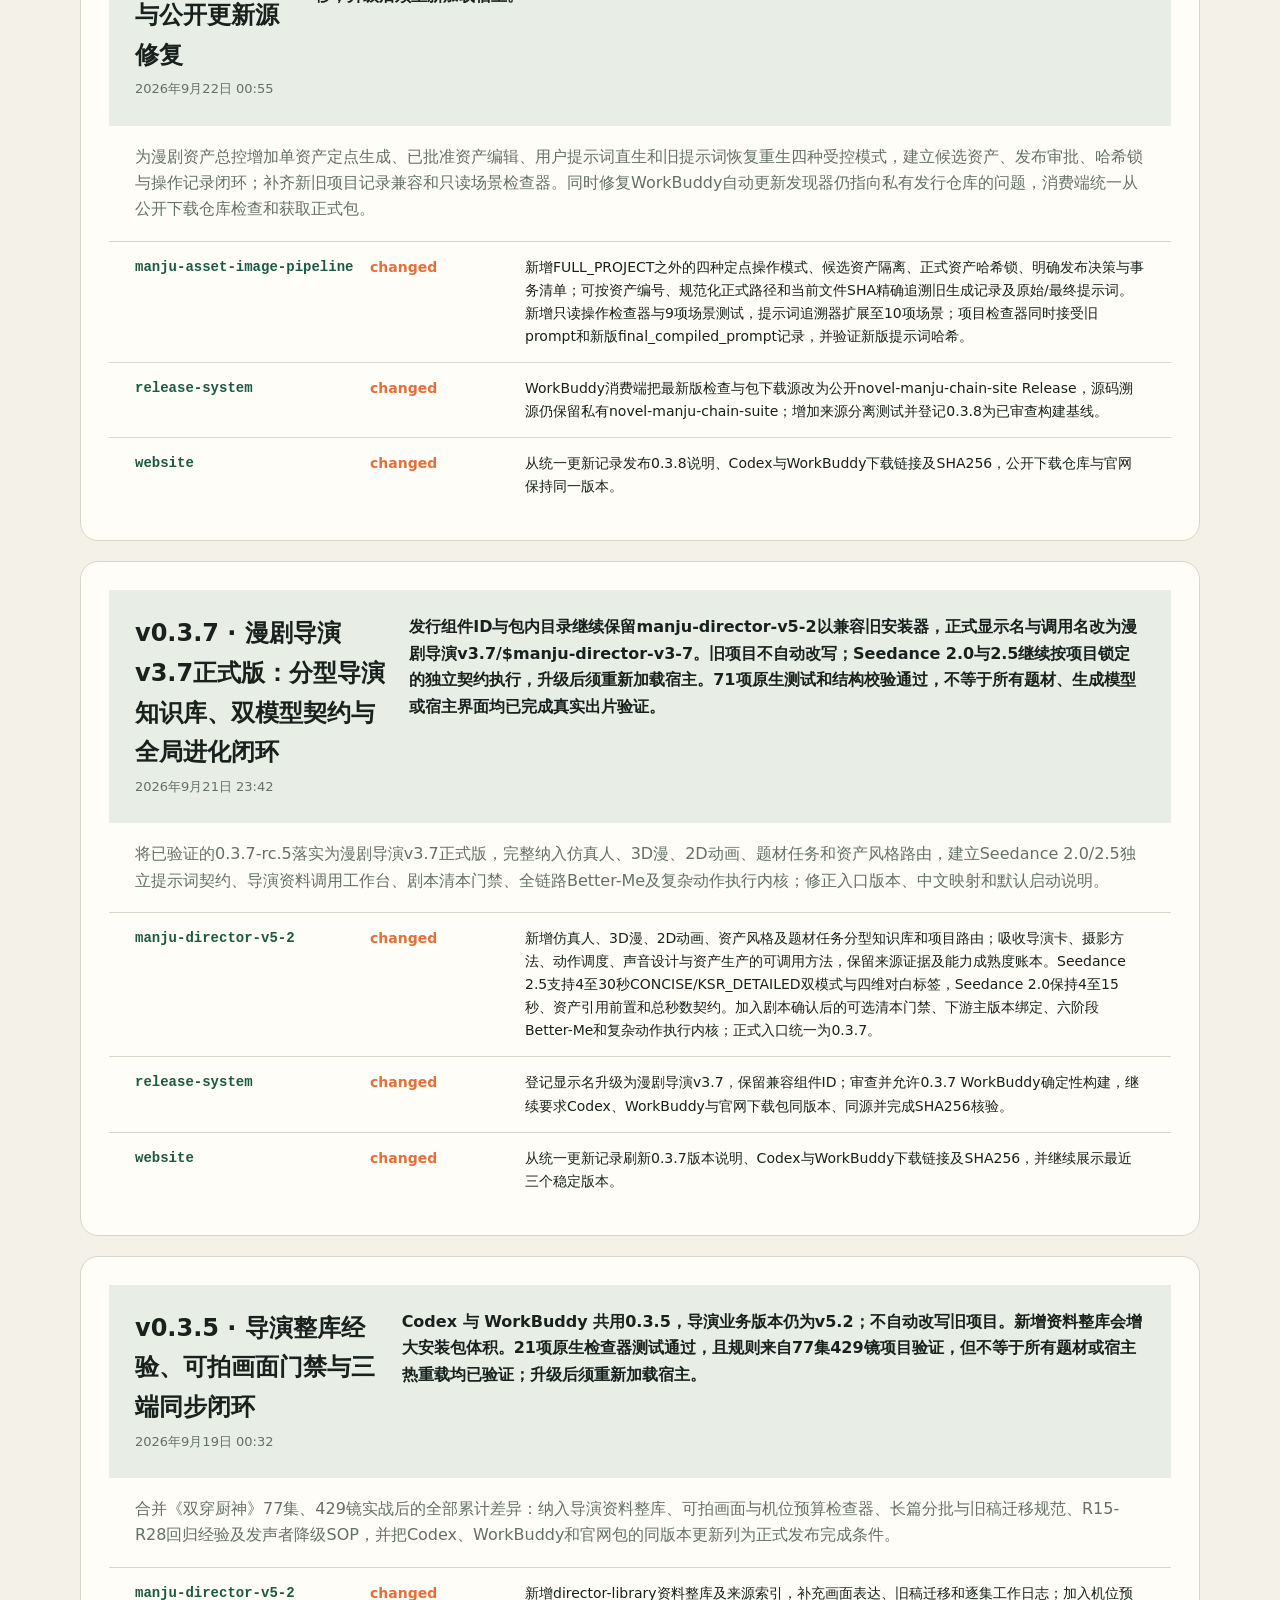
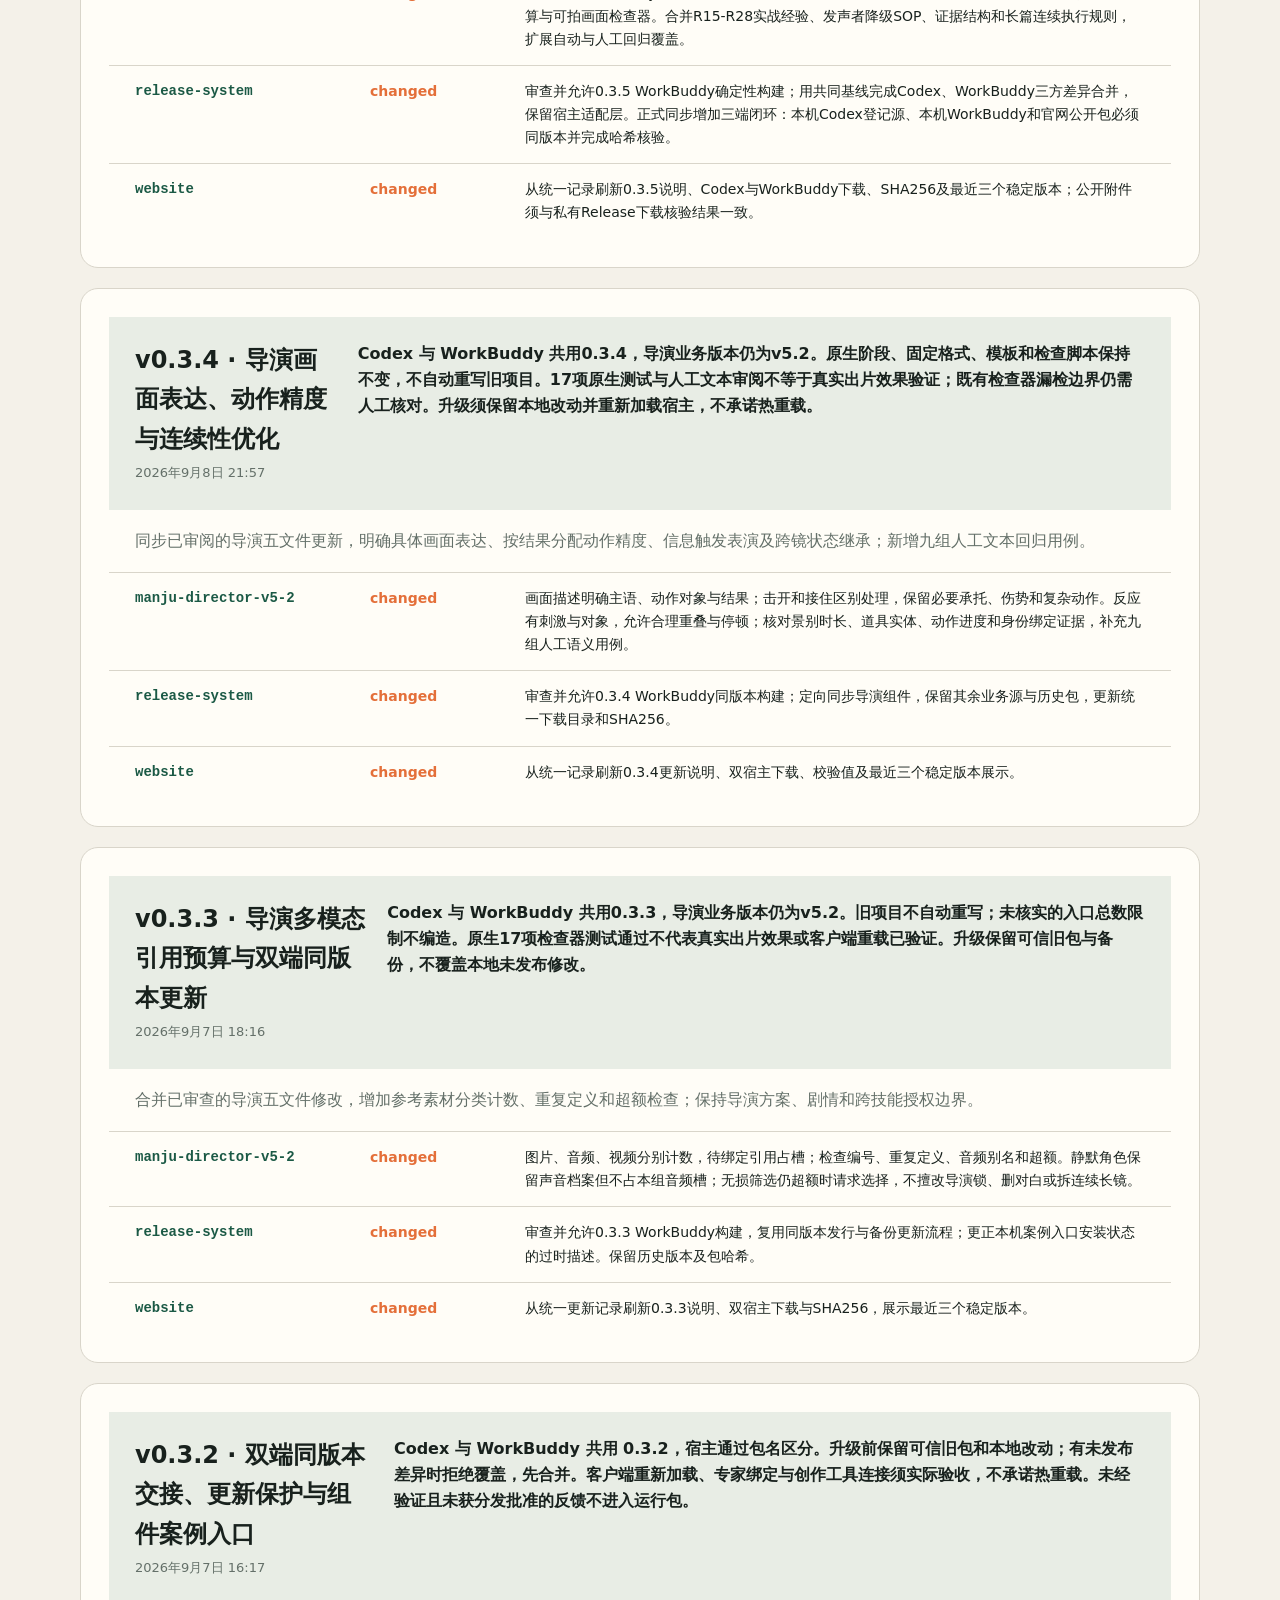
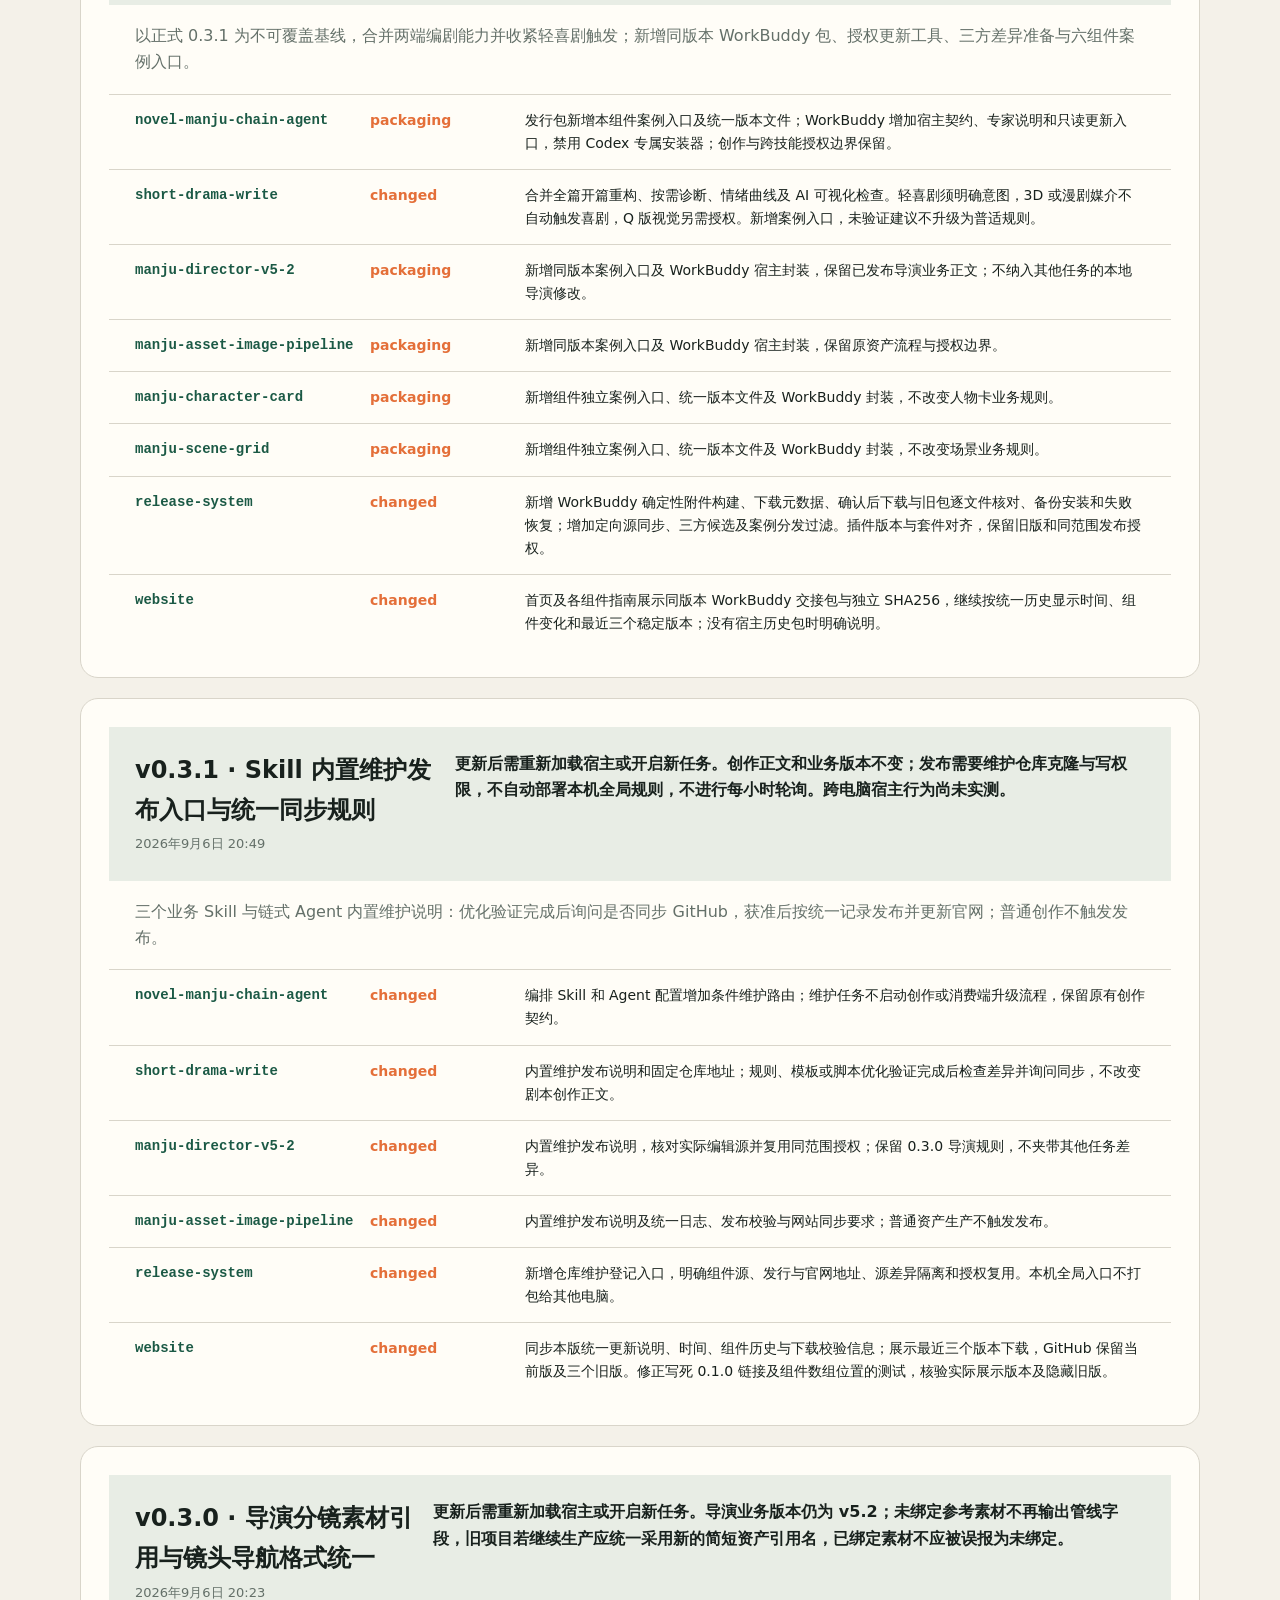
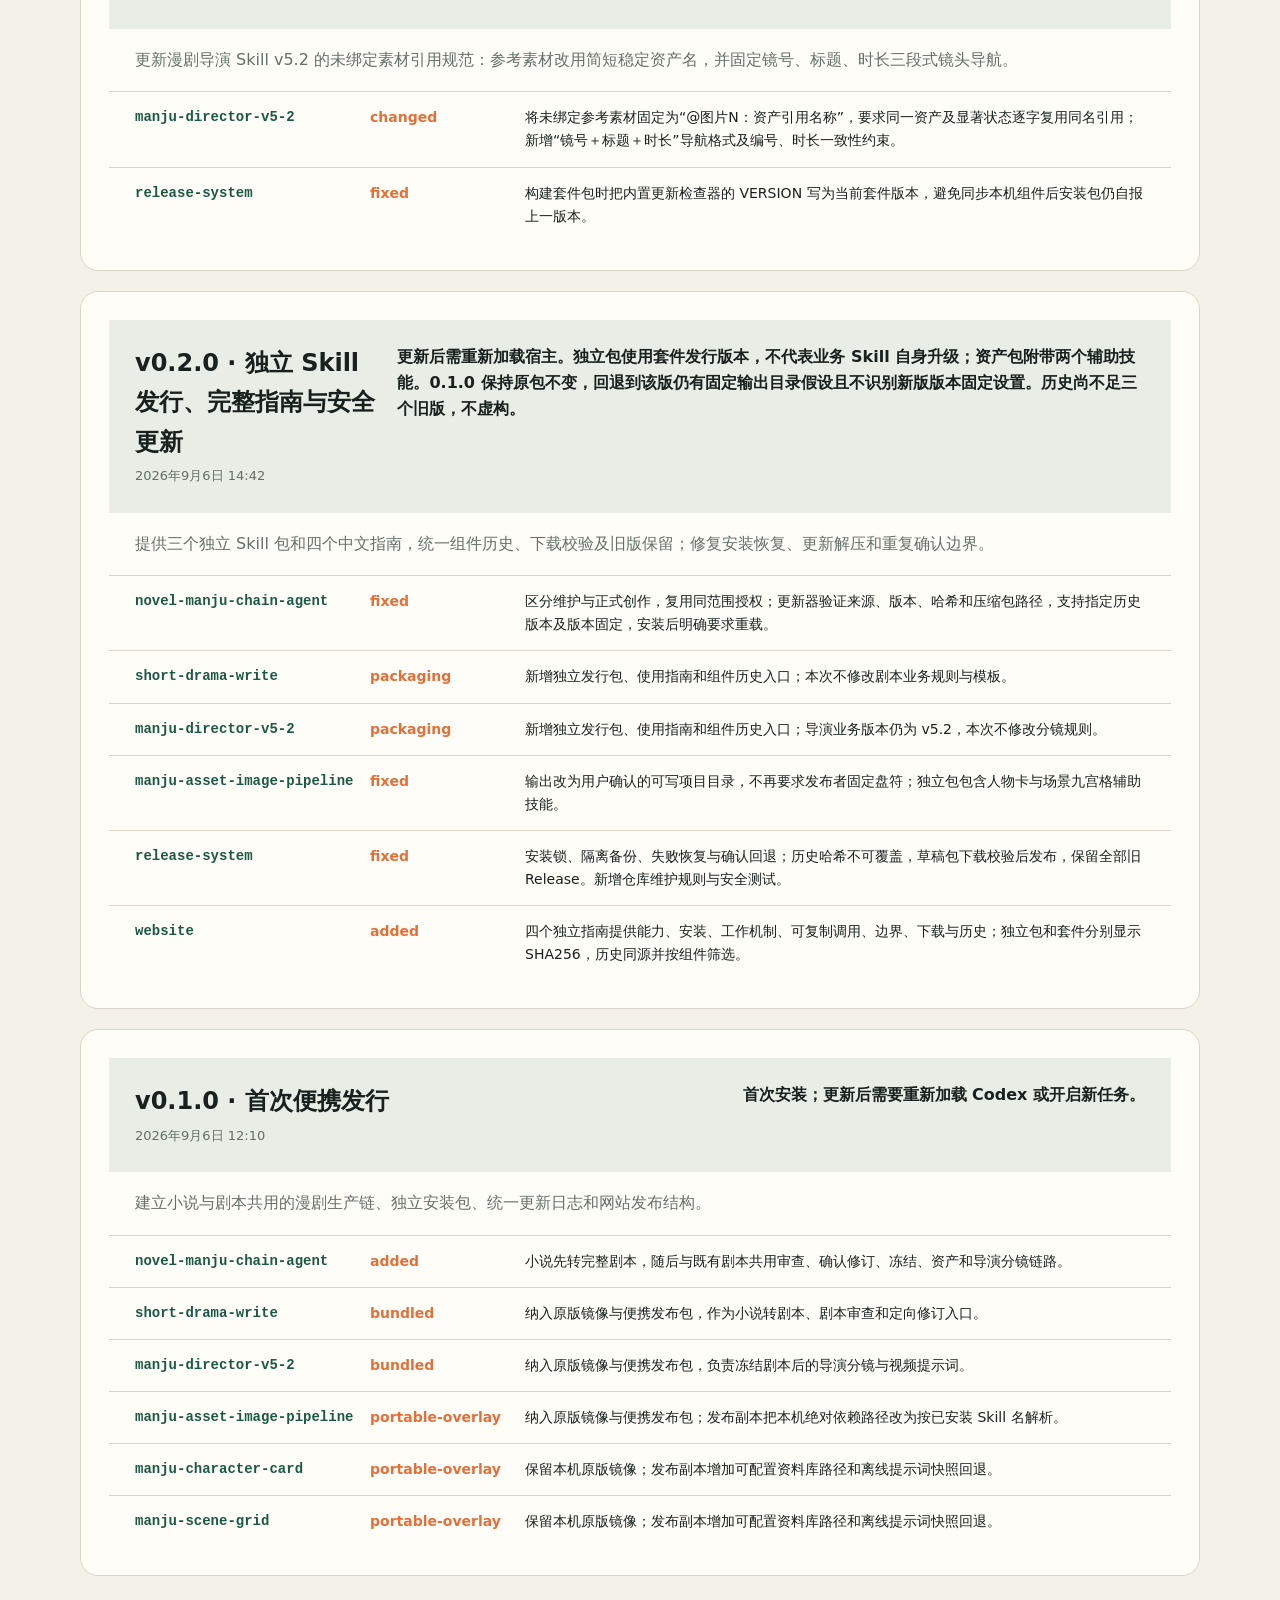
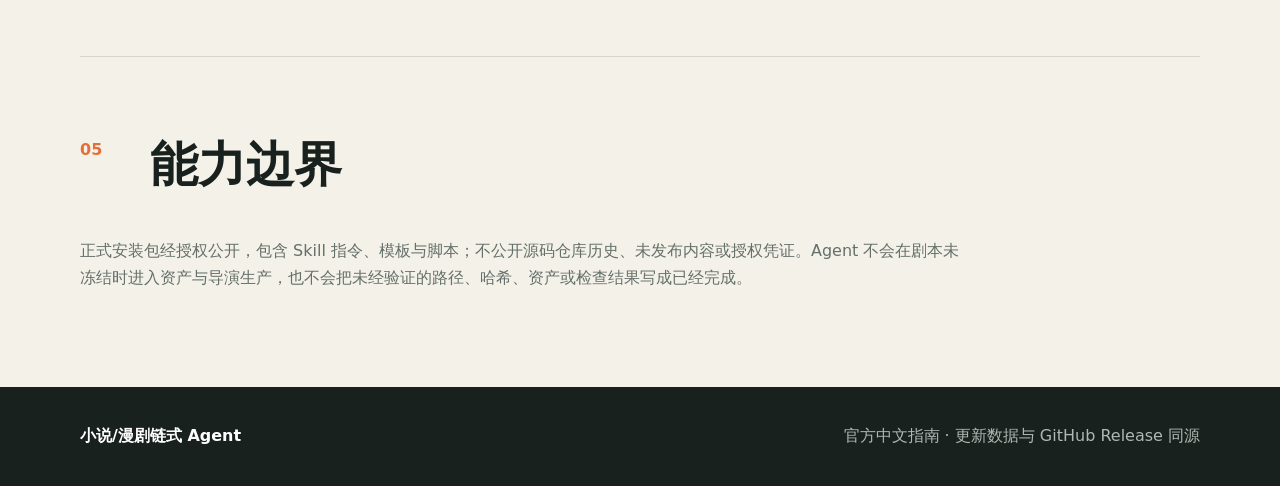
==== commit 11ed7ccb: "Retire director downloads and publish migration status" ====
--- a/index.html
+++ b/index.html
@@ -45,10 +45,10 @@
       <p><a href="guides/agent/">小说/漫剧链式 Agent 完整指南 →</a>：小说改编、只审不改、按编号修订、冻结、资产、分镜、中断续作与更新回退。</p>
       <div class="grid three">
         <article><b>文本</b><h3><a href="guides/short-drama-write/">drama 漫剧剧本创作</a></h3><p>short-drama-write：完整剧本、定向修订与保留原文的格式整理，不是 drama-creator。</p></article>
-        <article><b>导演</b><h3><a href="guides/manju-director-v5-2/">漫剧导演 Skill v5.2</a></h3><p>从确定剧本到连续性分镜与视频提示词，区分未绑定文本版和真实资产绑定版。</p></article>
+        <article><b>工作流</b><h3><a href="guides/manju-creation-director/">漫剧创作工作流</a></h3><p>原创、改编、审查、资产、分镜和提示词的统一入口。双端与官网迁移中，尚未发布新版安装包。</p></article>
         <article><b>资产</b><h3><a href="guides/manju-asset-image-pipeline/">漫剧资产总控</a></h3><p>从剧情证据与状态链，到视觉方案、试生、生成与验收；说明辅助依赖与迁移限制。</p></article>
       </div>
-      <p class="notice">从 0.2.0 起提供完整套件与三个独立 Skill 包。每个 Skill 页面有使用说明、独立下载、校验值和本组件历史；资产总控包附带人物及场景两个辅助技能。</p>
+      <p class="notice">含退役组件的历史套件、WorkBuddy 包与该组件独立包已停止分发。写作和资产独立包继续保留；资产包附带人物及场景辅助技能。</p>
     </section>
 
     <section id="workflow" class="section shell">
@@ -66,10 +66,10 @@
     <section id="install" class="section shell">
       <div class="section-head"><span>03</span><div><h2>安装与更新</h2><p>最新版安装包公开下载，无需 GitHub 账号；源码仓库继续私有。</p></div></div>
       <div class="grid two">
-        <article class="install"><span>A</span><h3>交给 Agent 安装</h3><p>复制下面的安装指令，发给支持本地文件和 GitHub CLI 的智能体。它应先校验 SHA256，再备份并安装。</p><button data-copy="请从 mojingyeche/novel-manju-chain-site 的最新公开 GitHub Release 下载小说/漫剧链式 Agent 安装包，核对官方网站公布的 SHA256，备份现有版本后安装。安装完成后告诉我备份路径，并提醒我重新加载或开启新任务。">复制安装提示</button></article>
+        <article class="install"><span>A</span><h3>迁移期间的安装</h3><p>旧套件已停止分发，请勿沿用旧套件安装指令。下方仅提供仍可用的写作与资产独立包。漫剧创作工作流完成验证及发布后才提供双端安装包。</p></article>
         <article class="install"><span>B</span><h3>每次调用先检查新版</h3><p>Agent 启动时读取公开版本清单。有新版先展示统一更新说明并询问；确认后才安装，安装后停止旧版本流程并要求重新加载。</p><code>UPDATE_AVAILABLE → 用户确认 → 安装 → 重新加载</code></article>
       </div>
-      <p class="notice">下载说明：0.3.8 正式安装包已公开，自动更新与手动下载均使用公开发行仓库；旧版私有存档仍需仓库权限。下载后请核对对应版本的 SHA256。</p>
+      <p class="notice">2026-09-28 退役迁移：含旧导演的所有历史下载包停止分发，不修改旧包或伪造新版本。Git 历史保留；下方独立包请核对 SHA256。</p>
       <div class="version-archive">
         <div class="archive-head"><div><span>ROLLBACK</span><h3>最近 3 个稳定版本</h3></div><p>每个版本拥有独立安装包和校验值。回退前先备份本机改动，再按目标版本说明安装并重新加载。版本不足 3 个时展示全部已有版本。</p></div>
         <div id="version-downloads" class="version-downloads"><p>正在读取历史版本……</p></div>
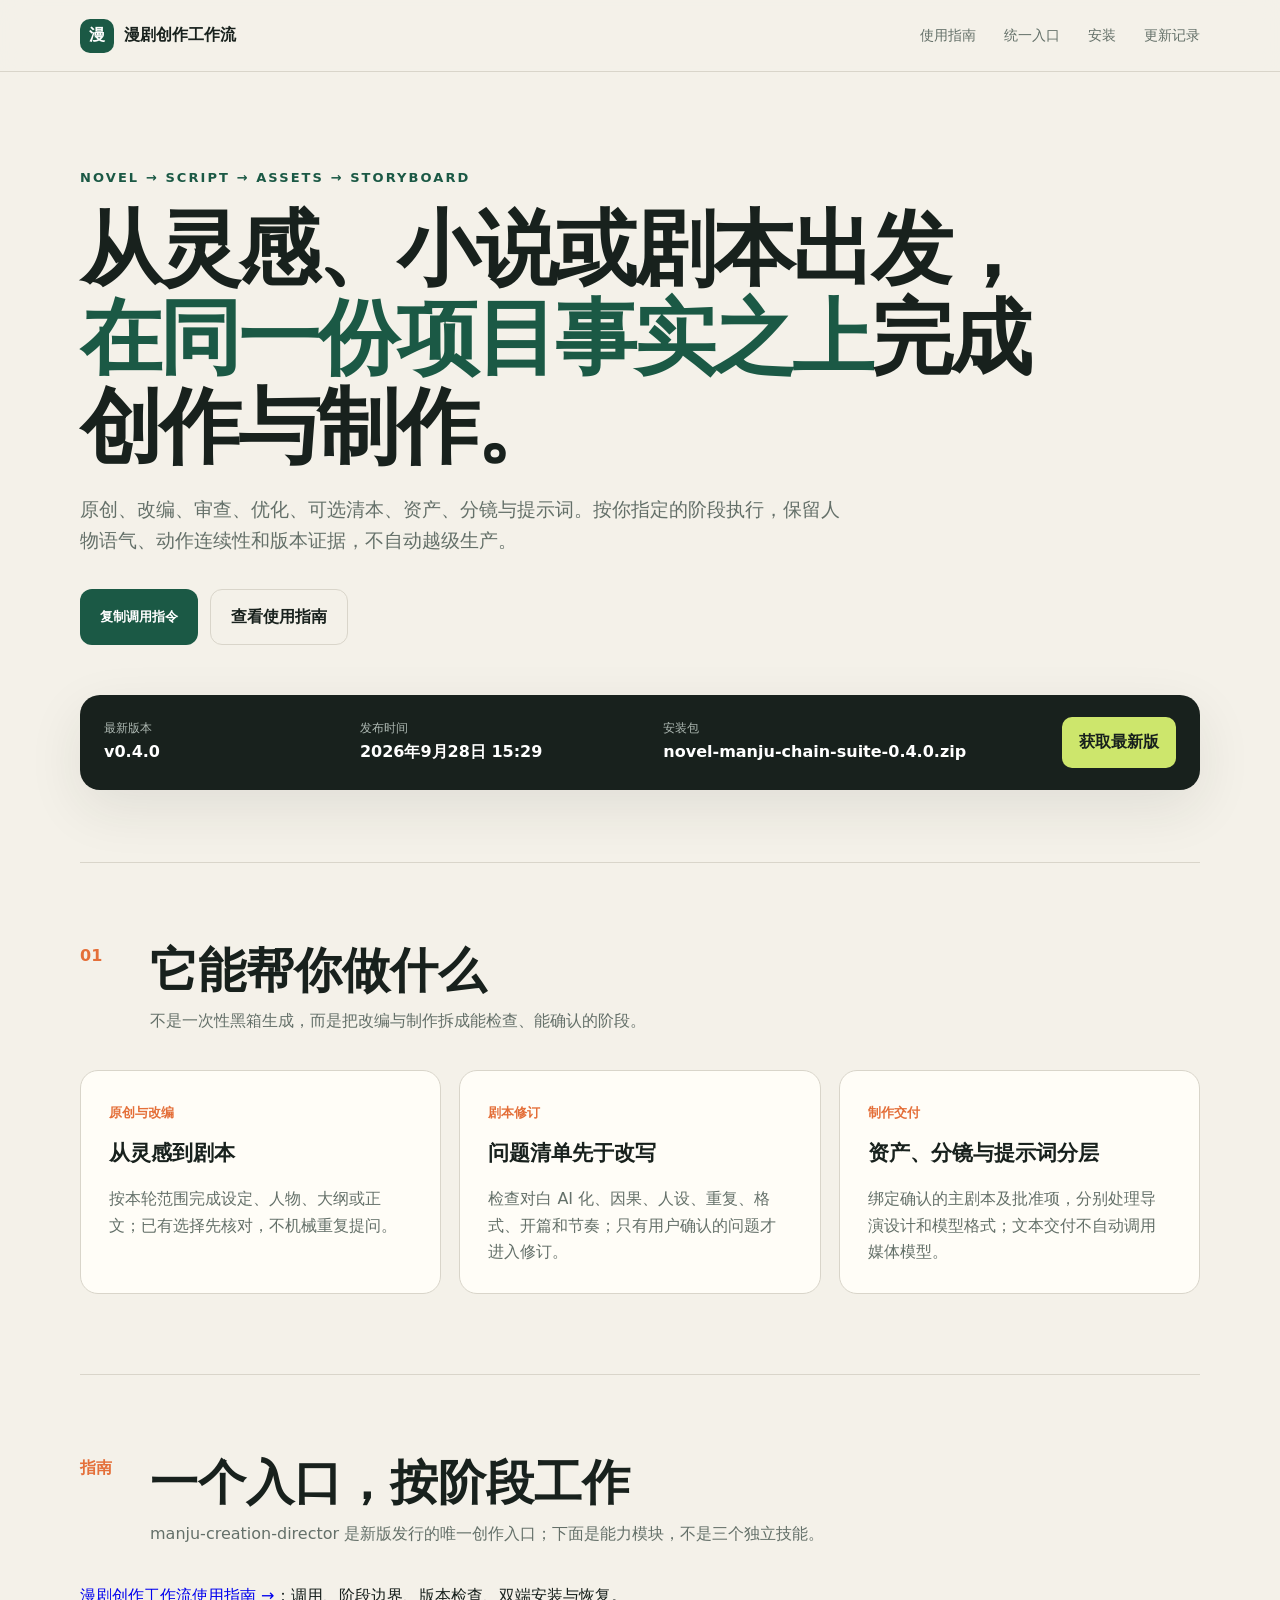
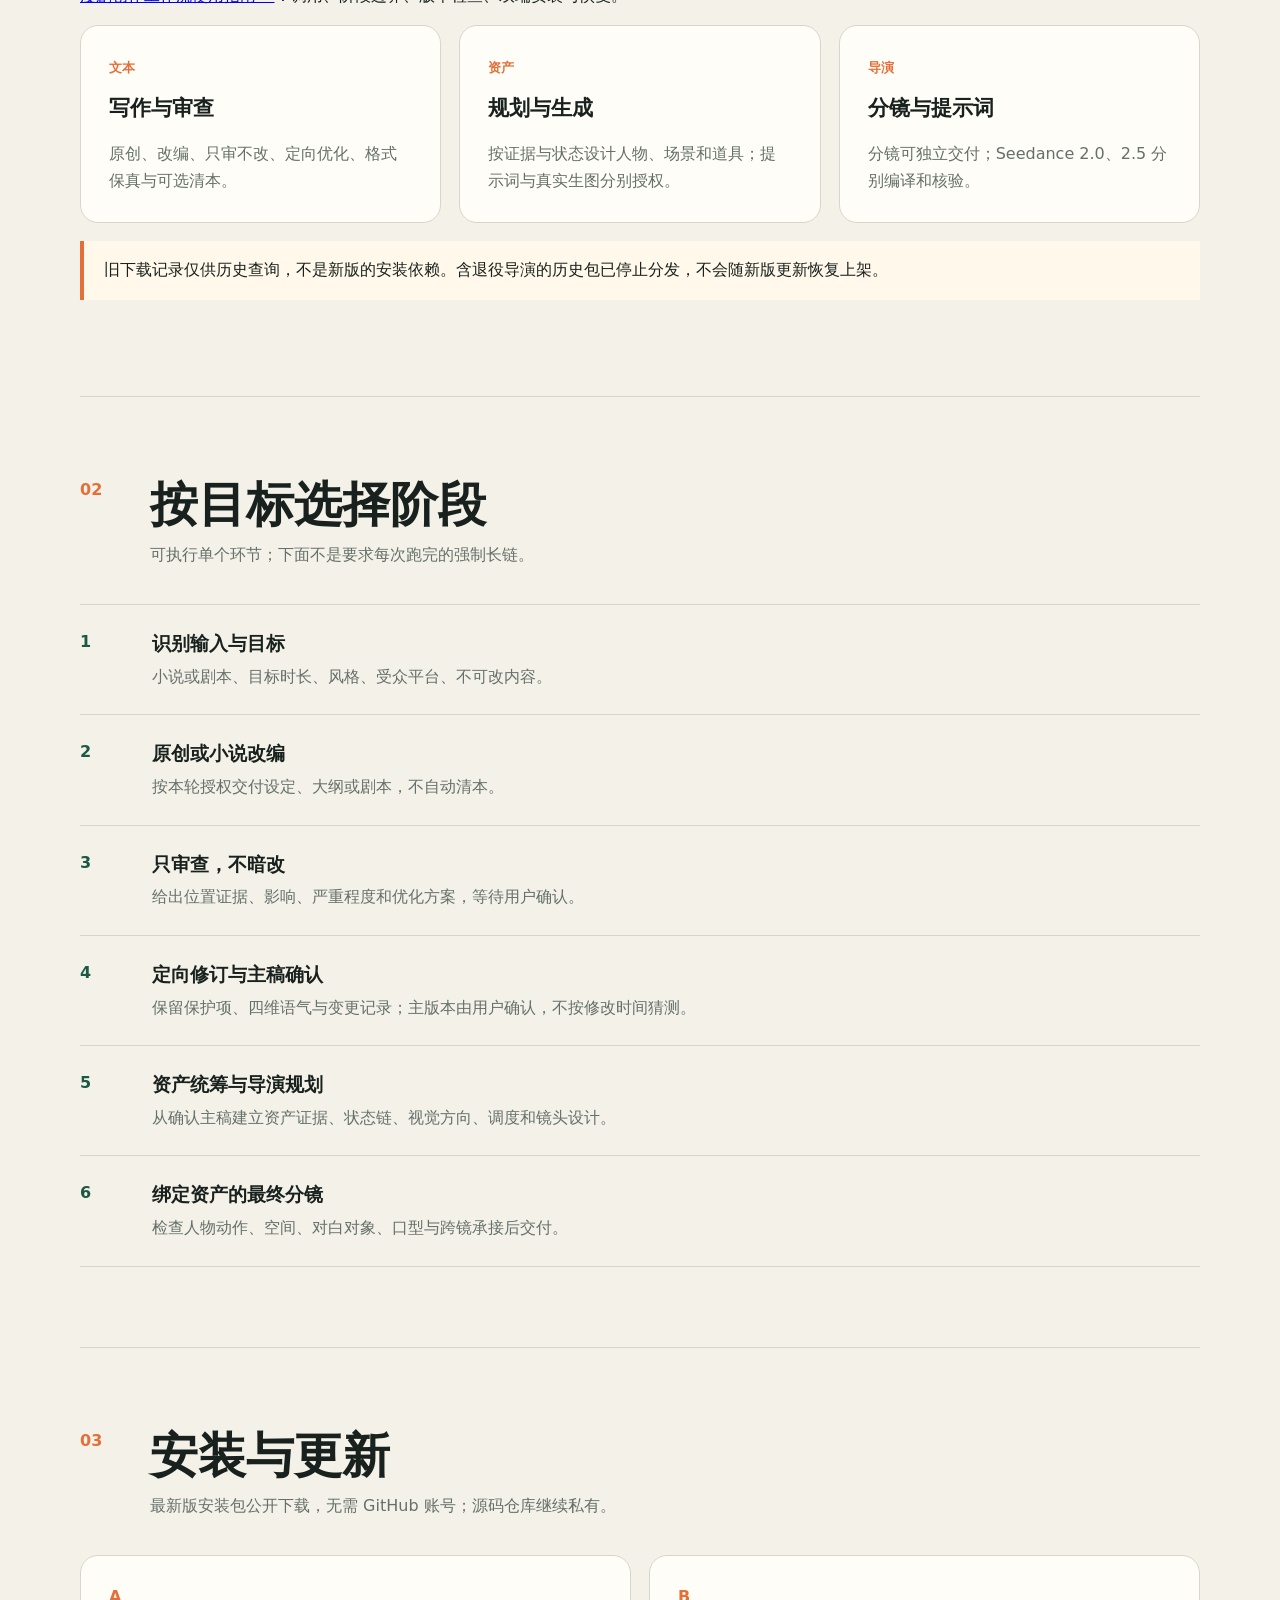
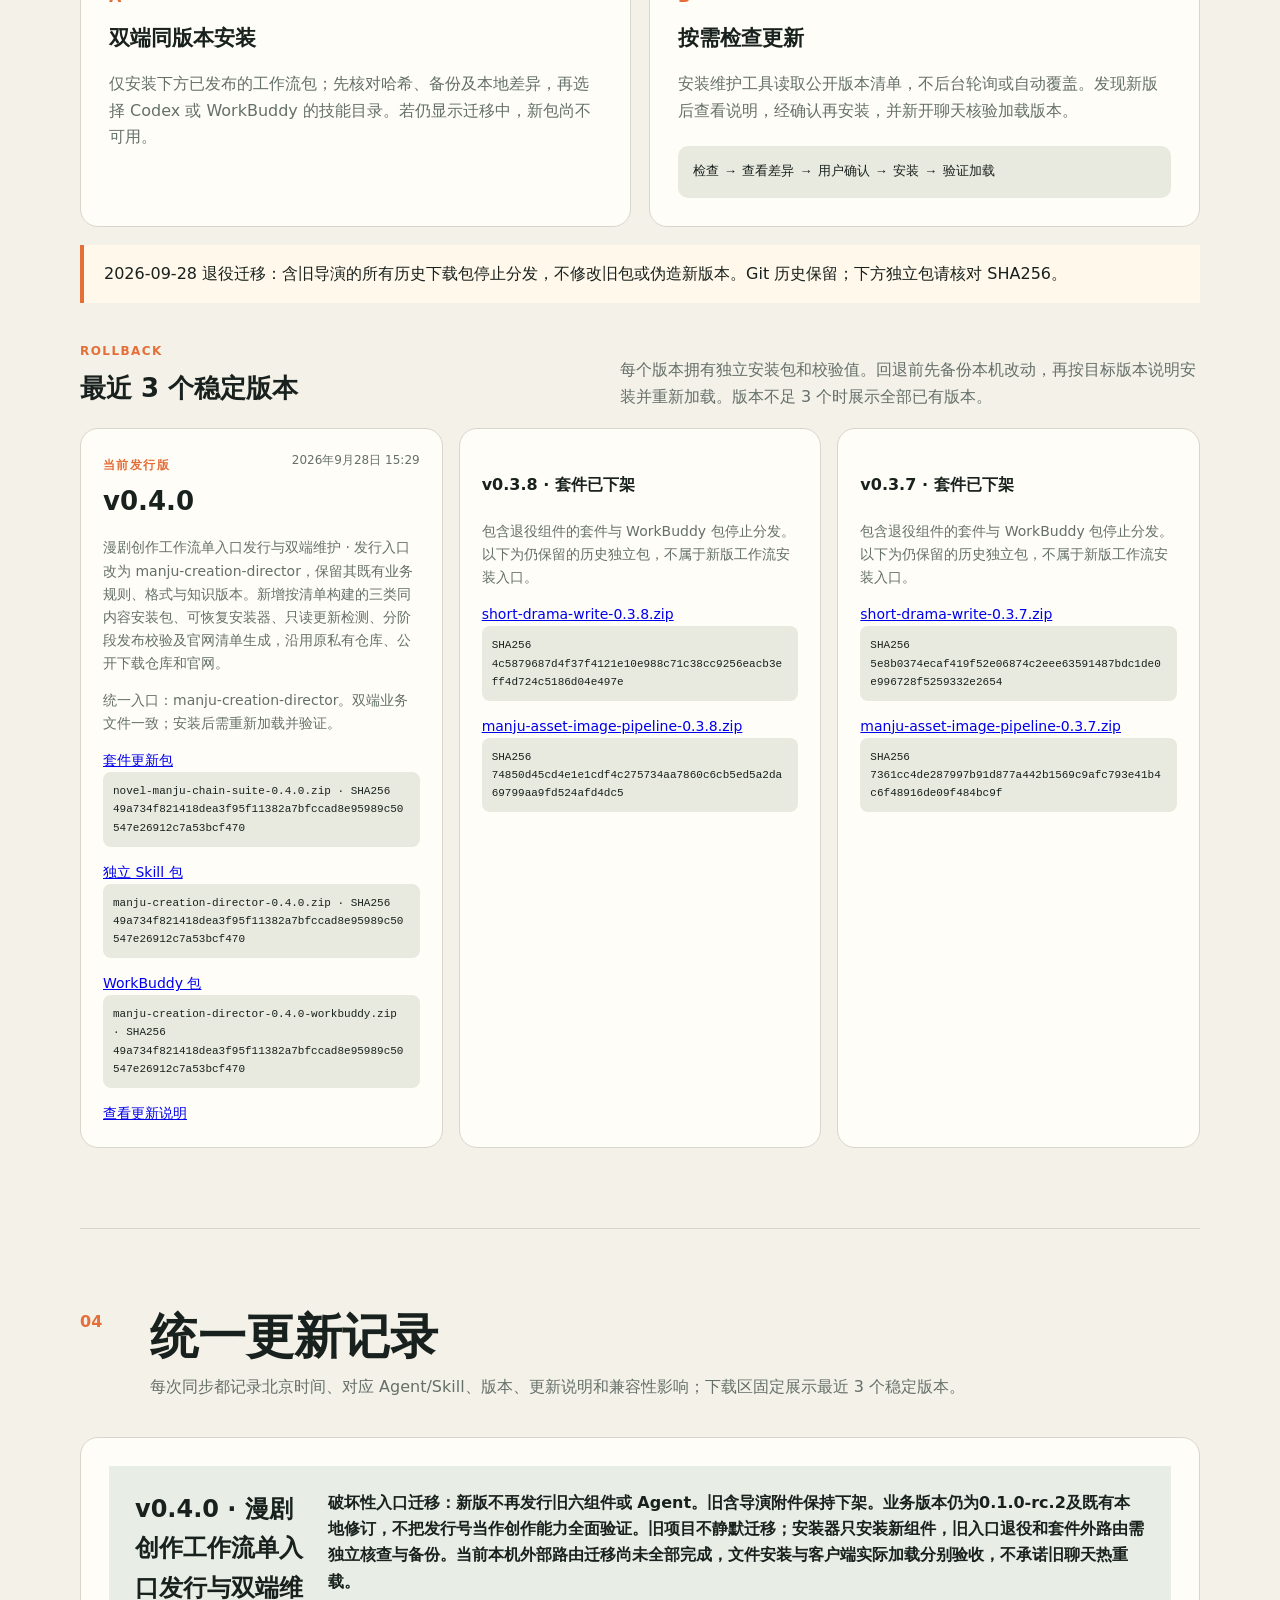
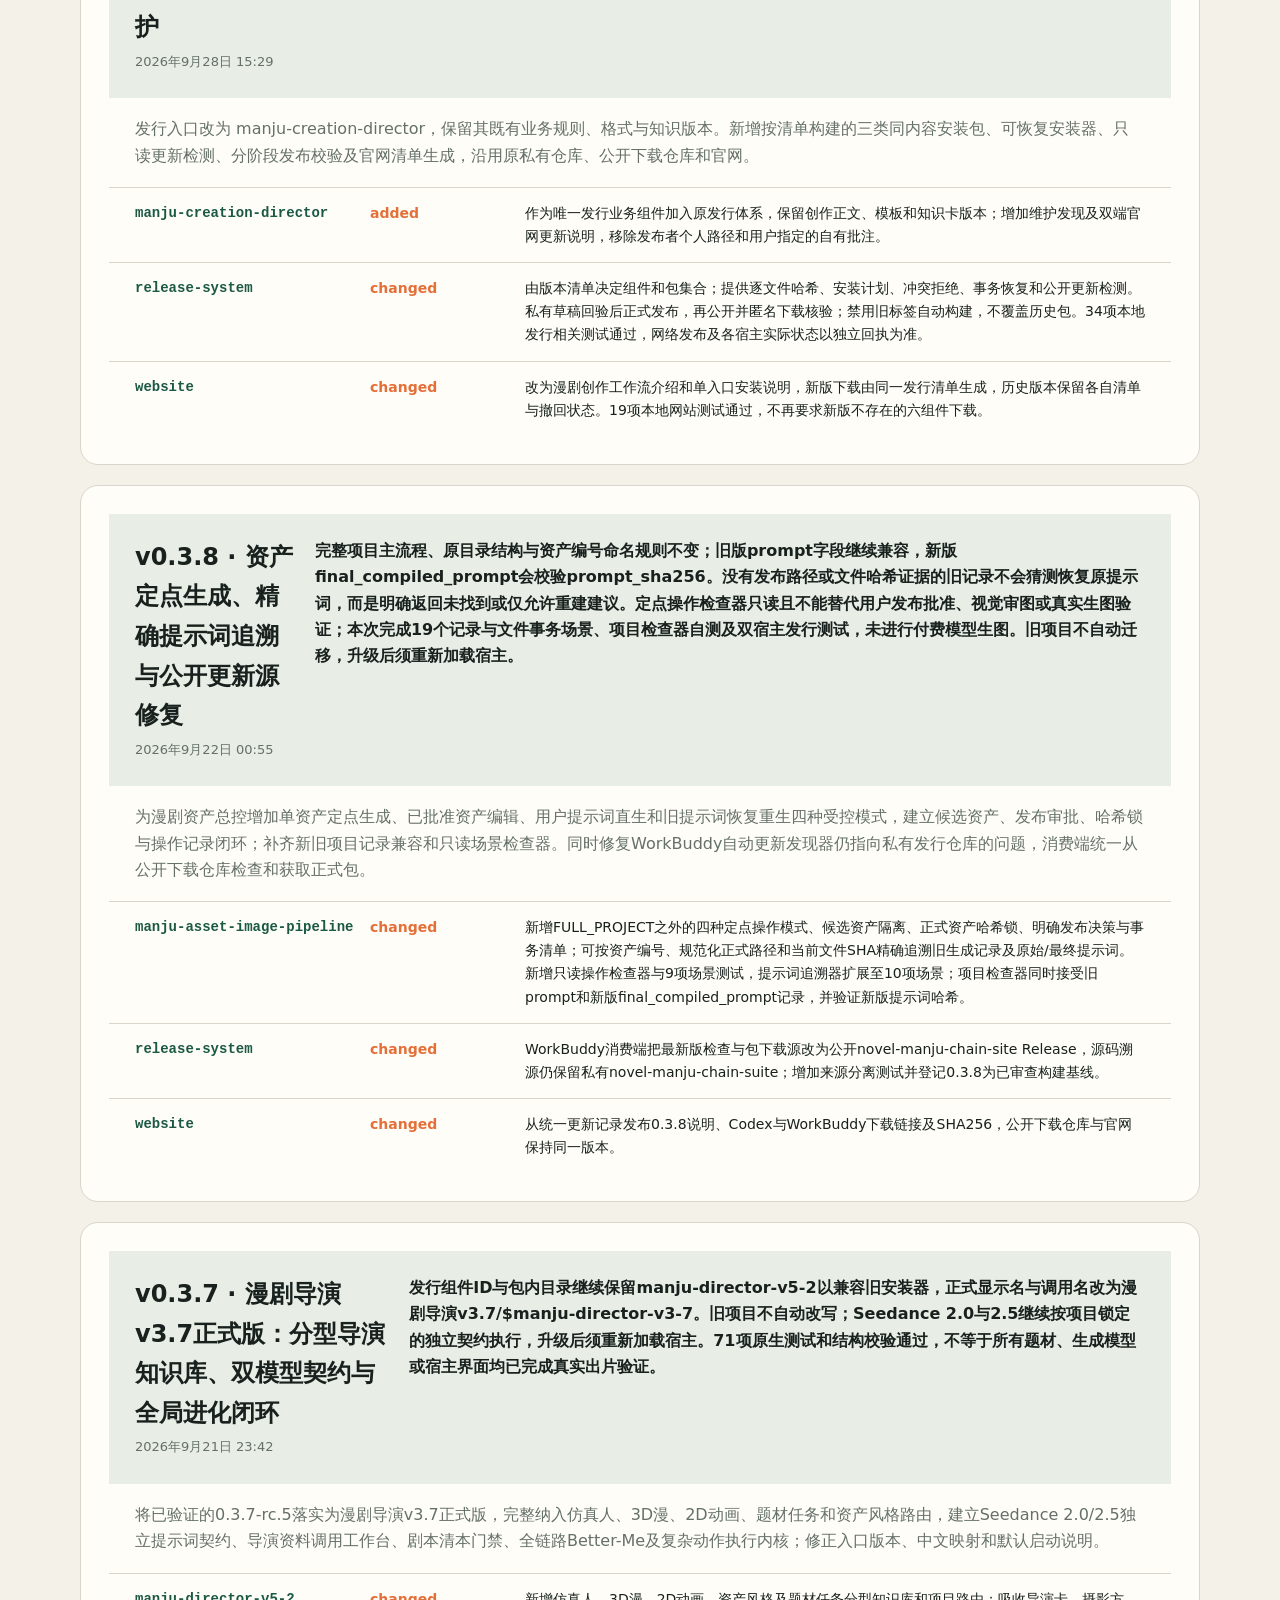
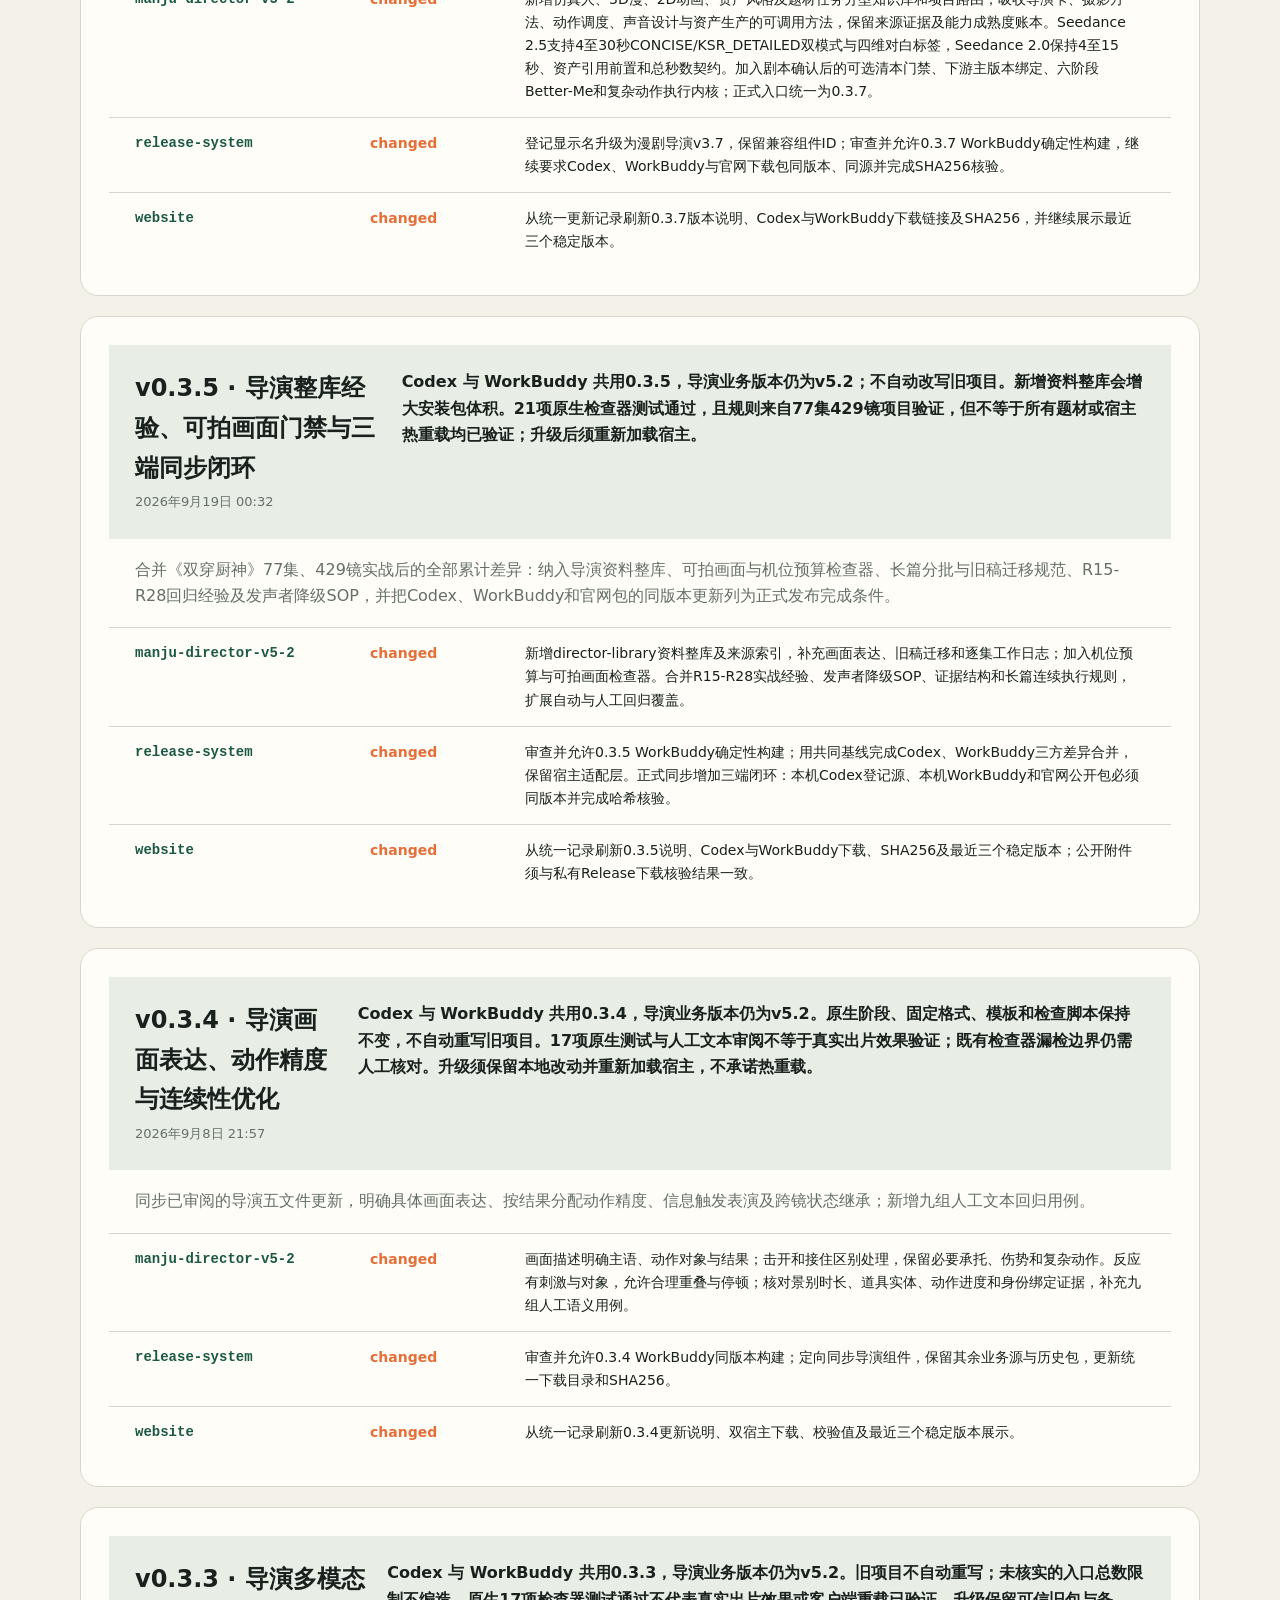
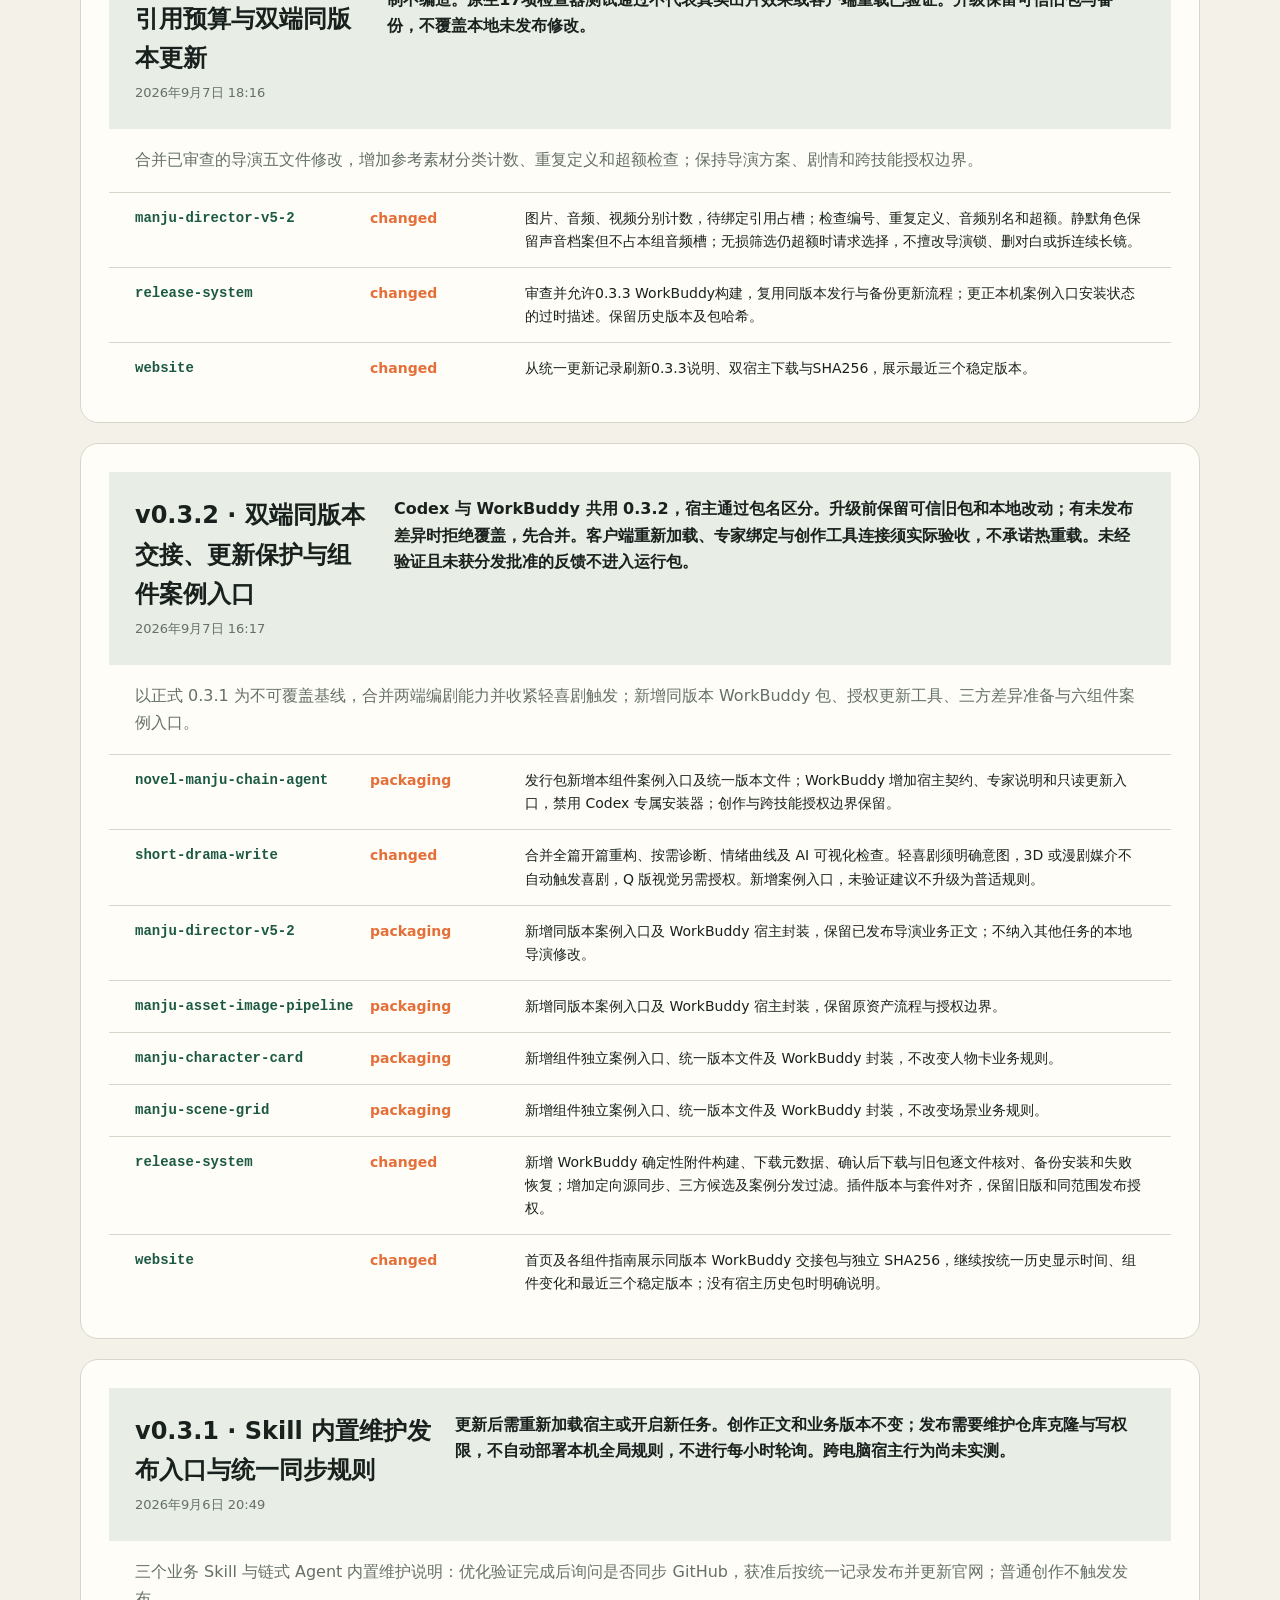
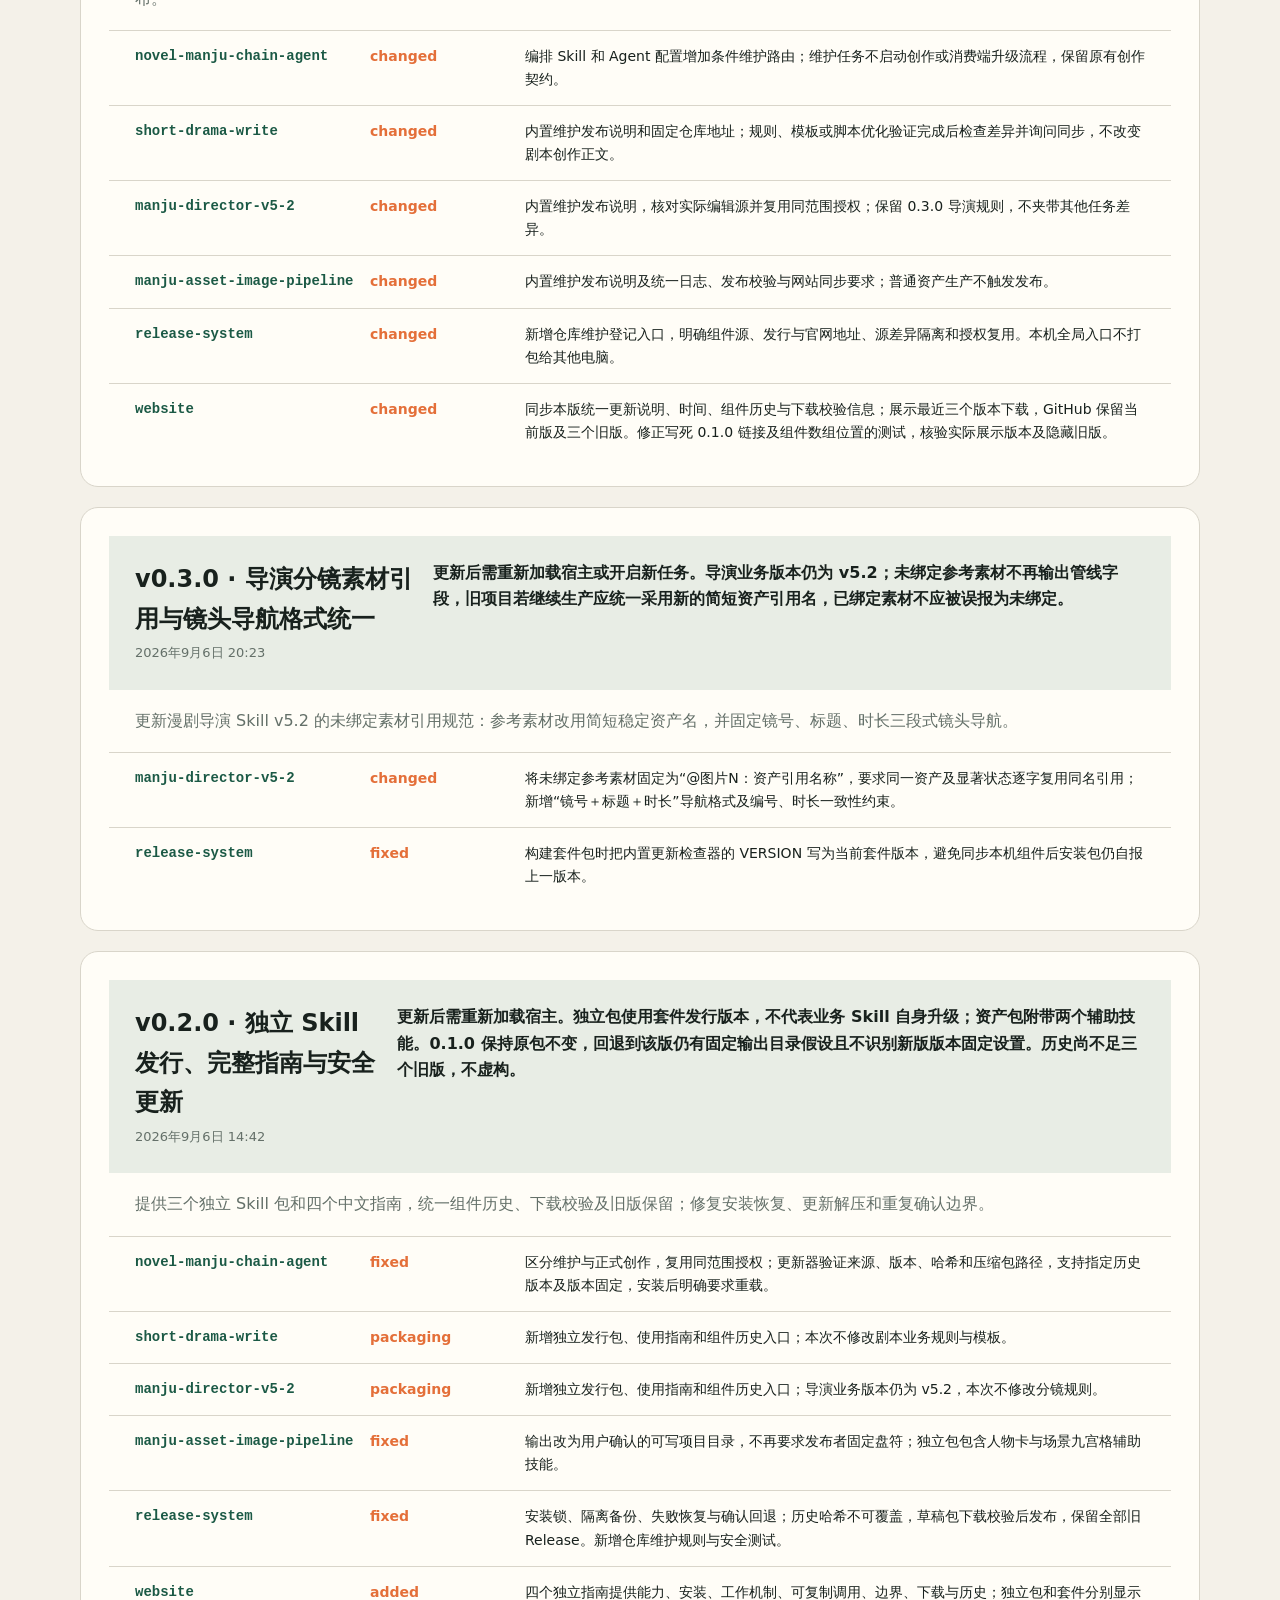
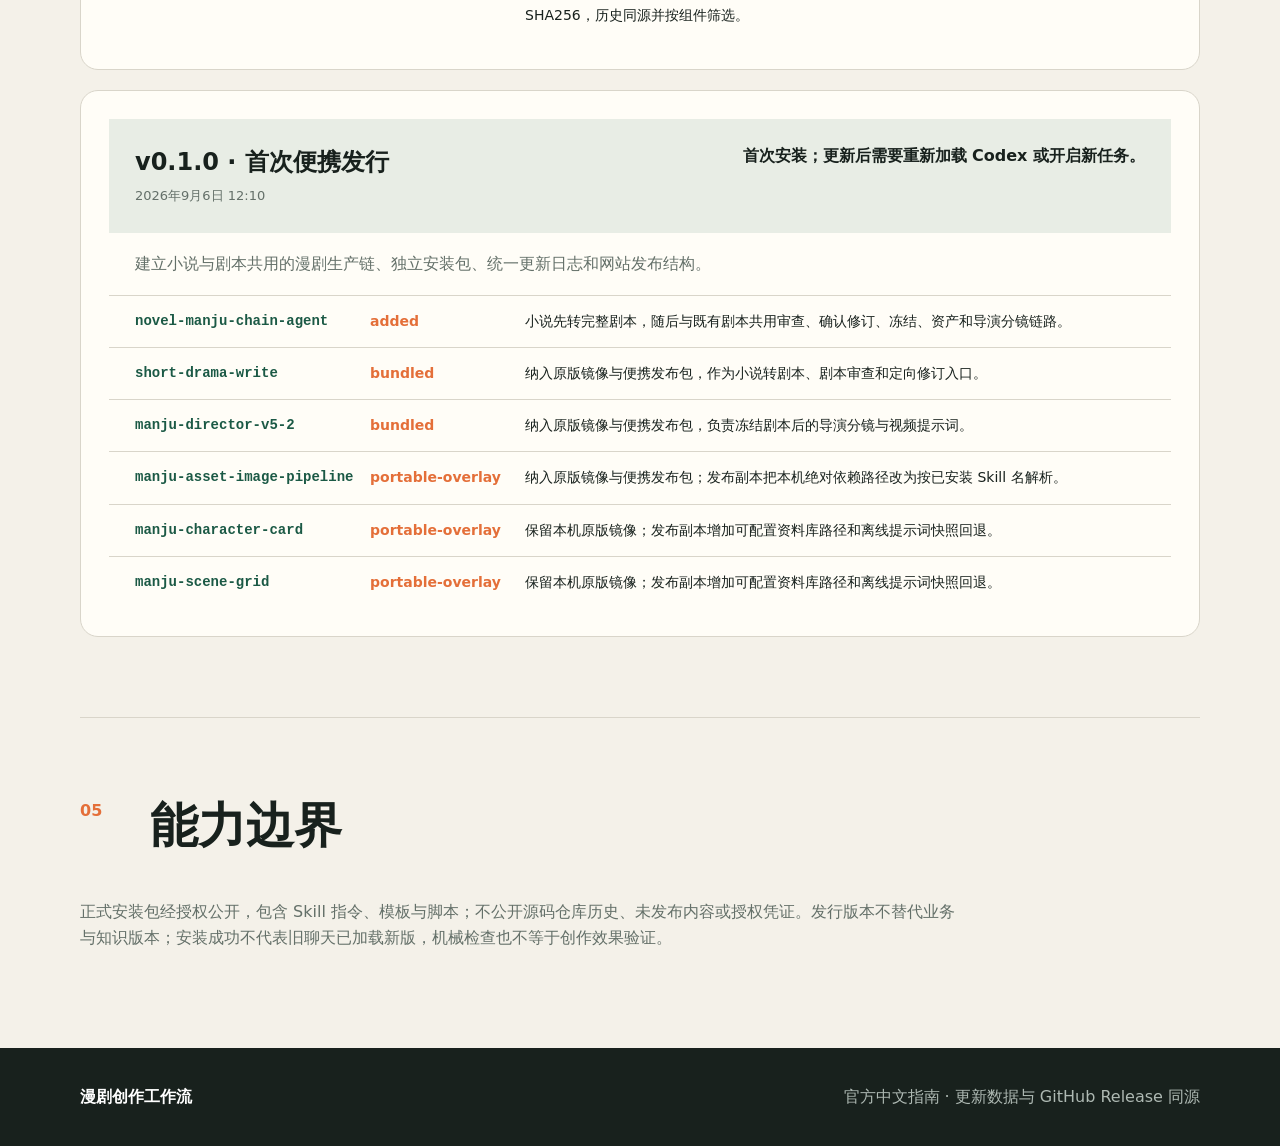
==== commit e0e07184: "Publish verified single-entry workflow 0.4.0 site" ====
--- a/index.html
+++ b/index.html
@@ -3,25 +3,25 @@
 <head>
   <meta charset="utf-8">
   <meta name="viewport" content="width=device-width,initial-scale=1">
-  <meta name="description" content="小说/漫剧链式 Agent 官方中文指南：小说转剧本、剧本审查、资产统筹与导演分镜。">
-  <title>小说/漫剧链式 Agent｜官方中文指南</title>
+  <meta name="description" content="漫剧创作工作流官方中文指南：原创与改编、剧本审查、资产、分镜与提示词；Codex 和 WorkBuddy 同版本分发。">
+  <title>漫剧创作工作流｜官方中文指南</title>
   <link rel="stylesheet" href="assets/site.css">
   <link rel="stylesheet" href="assets/versions.css">
 </head>
 <body>
   <header class="nav">
-    <a class="brand" href="#top"><span class="mark">链</span><span>小说/漫剧链式 Agent</span></a>
-    <nav><a href="guides/agent/">完整指南</a><a href="#library">Skill 目录</a><a href="#install">安装</a><a href="#updates">更新记录</a></nav>
+    <a class="brand" href="#top"><span class="mark">漫</span><span>漫剧创作工作流</span></a>
+    <nav><a href="guides/manju-creation-director/">使用指南</a><a href="#library">统一入口</a><a href="#install">安装</a><a href="#updates">更新记录</a></nav>
   </header>
 
   <main id="top">
     <section class="hero shell">
       <div class="eyebrow">NOVEL → SCRIPT → ASSETS → STORYBOARD</div>
-      <h1>从小说或剧本出发，<br><em>沿一条可确认、可追溯的链路</em>走到漫剧分镜。</h1>
-      <p class="lead">小说只多一步“转完整剧本”；之后统一进入剧本审查、确认修订、冻结、资产统筹和导演分镜。每个关键阶段都有明确门槛。</p>
+      <h1>从灵感、小说或剧本出发，<br><em>在同一份项目事实之上</em>完成创作与制作。</h1>
+      <p class="lead">原创、改编、审查、优化、可选清本、资产、分镜与提示词。按你指定的阶段执行，保留人物语气、动作连续性和版本证据，不自动越级生产。</p>
       <div class="actions">
-        <button class="primary" data-copy="调用小说/漫剧链式 Agent，先检查 GitHub Release 更新，再根据我提供的小说或剧本进入对应流程。">复制调用指令</button>
-        <a class="secondary" href="guides/agent/">查看完整使用指南</a>
+        <button class="primary" data-copy="使用 manju-creation-director（漫剧创作工作流），先读取真实 SKILL.md 并核对版本，再按我指定的阶段处理。">复制调用指令</button>
+        <a class="secondary" href="guides/manju-creation-director/">查看使用指南</a>
       </div>
       <div class="release-card">
         <div><span class="label">最新版本</span><strong id="latest-version">读取中</strong></div>
@@ -34,31 +34,31 @@
     <section id="features" class="section shell">
       <div class="section-head"><span>01</span><div><h2>它能帮你做什么</h2><p>不是一次性黑箱生成，而是把改编与制作拆成能检查、能确认的阶段。</p></div></div>
       <div class="grid three">
-        <article><b>小说改编</b><h3>小说先成为完整剧本</h3><p>先确认时长、风格、平台和改编边界，再按漫剧节奏完成剧本，不额外绕行小说重写版。</p></article>
+        <article><b>原创与改编</b><h3>从灵感到剧本</h3><p>按本轮范围完成设定、人物、大纲或正文；已有选择先核对，不机械重复提问。</p></article>
         <article><b>剧本修订</b><h3>问题清单先于改写</h3><p>检查对白 AI 化、因果、人设、重复、格式、开篇和节奏；只有用户确认的问题才进入修订。</p></article>
-        <article><b>制作交付</b><h3>冻结后再做资产与分镜</h3><p>资产状态链与导演规划基于同一份冻结剧本，最终提示词绑定真实资产，不把占位符冒充成品。</p></article>
+        <article><b>制作交付</b><h3>资产、分镜与提示词分层</h3><p>绑定确认的主剧本及批准项，分别处理导演设计和模型格式；文本交付不自动调用媒体模型。</p></article>
       </div>
     </section>
 
     <section id="library" class="section shell library">
-      <div class="section-head"><span>指南</span><div><h2>Agent 与独立 Skill 手册</h2><p>每个入口都有独立页面：介绍、安装、功能用法、下载、更新说明和历史记录。</p></div></div>
-      <p><a href="guides/agent/">小说/漫剧链式 Agent 完整指南 →</a>：小说改编、只审不改、按编号修订、冻结、资产、分镜、中断续作与更新回退。</p>
+      <div class="section-head"><span>指南</span><div><h2>一个入口，按阶段工作</h2><p>manju-creation-director 是新版发行的唯一创作入口；下面是能力模块，不是三个独立技能。</p></div></div>
+      <p><a href="guides/manju-creation-director/">漫剧创作工作流使用指南 →</a>：调用、阶段边界、版本检查、双端安装与恢复。</p>
       <div class="grid three">
-        <article><b>文本</b><h3><a href="guides/short-drama-write/">drama 漫剧剧本创作</a></h3><p>short-drama-write：完整剧本、定向修订与保留原文的格式整理，不是 drama-creator。</p></article>
-        <article><b>工作流</b><h3><a href="guides/manju-creation-director/">漫剧创作工作流</a></h3><p>原创、改编、审查、资产、分镜和提示词的统一入口。双端与官网迁移中，尚未发布新版安装包。</p></article>
-        <article><b>资产</b><h3><a href="guides/manju-asset-image-pipeline/">漫剧资产总控</a></h3><p>从剧情证据与状态链，到视觉方案、试生、生成与验收；说明辅助依赖与迁移限制。</p></article>
+        <article><b>文本</b><h3>写作与审查</h3><p>原创、改编、只审不改、定向优化、格式保真与可选清本。</p></article>
+        <article><b>资产</b><h3>规划与生成</h3><p>按证据与状态设计人物、场景和道具；提示词与真实生图分别授权。</p></article>
+        <article><b>导演</b><h3>分镜与提示词</h3><p>分镜可独立交付；Seedance 2.0、2.5 分别编译和核验。</p></article>
       </div>
-      <p class="notice">含退役组件的历史套件、WorkBuddy 包与该组件独立包已停止分发。写作和资产独立包继续保留；资产包附带人物及场景辅助技能。</p>
+      <p class="notice">旧下载记录仅供历史查询，不是新版的安装依赖。含退役导演的历史包已停止分发，不会随新版更新恢复上架。</p>
     </section>
 
     <section id="workflow" class="section shell">
-      <div class="section-head"><span>02</span><div><h2>统一工作流</h2><p>小说入口与剧本入口最终汇合到同一条生产主链。</p></div></div>
+      <div class="section-head"><span>02</span><div><h2>按目标选择阶段</h2><p>可执行单个环节；下面不是要求每次跑完的强制长链。</p></div></div>
       <ol class="timeline">
         <li><i>1</i><div><h3>识别输入与目标</h3><p>小说或剧本、目标时长、风格、受众平台、不可改内容。</p></div></li>
-        <li><i>2</i><div><h3>小说转完整剧本</h3><p>仅小说输入执行；完成后与已有剧本进入相同路径。</p></div></li>
+        <li><i>2</i><div><h3>原创或小说改编</h3><p>按本轮授权交付设定、大纲或剧本，不自动清本。</p></div></li>
         <li><i>3</i><div><h3>只审查，不暗改</h3><p>给出位置证据、影响、严重程度和优化方案，等待用户确认。</p></div></li>
-        <li><i>4</i><div><h3>定向修订与冻结</h3><p>只改获准项目；全量复核后由用户确认冻结版本与哈希。</p></div></li>
-        <li><i>5</i><div><h3>资产统筹与导演规划</h3><p>从冻结剧本建立资产证据、状态链、视觉方向、调度和镜头设计。</p></div></li>
+        <li><i>4</i><div><h3>定向修订与主稿确认</h3><p>保留保护项、四维语气与变更记录；主版本由用户确认，不按修改时间猜测。</p></div></li>
+        <li><i>5</i><div><h3>资产统筹与导演规划</h3><p>从确认主稿建立资产证据、状态链、视觉方向、调度和镜头设计。</p></div></li>
         <li><i>6</i><div><h3>绑定资产的最终分镜</h3><p>检查人物动作、空间、对白对象、口型与跨镜承接后交付。</p></div></li>
       </ol>
     </section>
@@ -66,8 +66,8 @@
     <section id="install" class="section shell">
       <div class="section-head"><span>03</span><div><h2>安装与更新</h2><p>最新版安装包公开下载，无需 GitHub 账号；源码仓库继续私有。</p></div></div>
       <div class="grid two">
-        <article class="install"><span>A</span><h3>迁移期间的安装</h3><p>旧套件已停止分发，请勿沿用旧套件安装指令。下方仅提供仍可用的写作与资产独立包。漫剧创作工作流完成验证及发布后才提供双端安装包。</p></article>
-        <article class="install"><span>B</span><h3>每次调用先检查新版</h3><p>Agent 启动时读取公开版本清单。有新版先展示统一更新说明并询问；确认后才安装，安装后停止旧版本流程并要求重新加载。</p><code>UPDATE_AVAILABLE → 用户确认 → 安装 → 重新加载</code></article>
+        <article class="install"><span>A</span><h3>双端同版本安装</h3><p>仅安装下方已发布的工作流包；先核对哈希、备份及本地差异，再选择 Codex 或 WorkBuddy 的技能目录。若仍显示迁移中，新包尚不可用。</p></article>
+        <article class="install"><span>B</span><h3>按需检查更新</h3><p>安装维护工具读取公开版本清单，不后台轮询或自动覆盖。发现新版后查看说明，经确认再安装，并新开聊天核验加载版本。</p><code>检查 → 查看差异 → 用户确认 → 安装 → 验证加载</code></article>
       </div>
       <p class="notice">2026-09-28 退役迁移：含旧导演的所有历史下载包停止分发，不修改旧包或伪造新版本。Git 历史保留；下方独立包请核对 SHA256。</p>
       <div class="version-archive">
@@ -83,11 +83,11 @@
 
     <section class="section shell boundary">
       <div class="section-head"><span>05</span><div><h2>能力边界</h2></div></div>
-      <p>正式安装包经授权公开，包含 Skill 指令、模板与脚本；不公开源码仓库历史、未发布内容或授权凭证。Agent 不会在剧本未冻结时进入资产与导演生产，也不会把未经验证的路径、哈希、资产或检查结果写成已经完成。</p>
+      <p>正式安装包经授权公开，包含 Skill 指令、模板与脚本；不公开源码仓库历史、未发布内容或授权凭证。发行版本不替代业务与知识版本；安装成功不代表旧聊天已加载新版，机械检查也不等于创作效果验证。</p>
     </section>
   </main>
 
-  <footer><div class="shell"><strong>小说/漫剧链式 Agent</strong><span>官方中文指南 · 更新数据与 GitHub Release 同源</span></div></footer>
+  <footer><div class="shell"><strong>漫剧创作工作流</strong><span>官方中文指南 · 更新数据与 GitHub Release 同源</span></div></footer>
   <div id="toast" role="status">已复制</div>
   <script src="assets/site.js"></script>
 </body>
